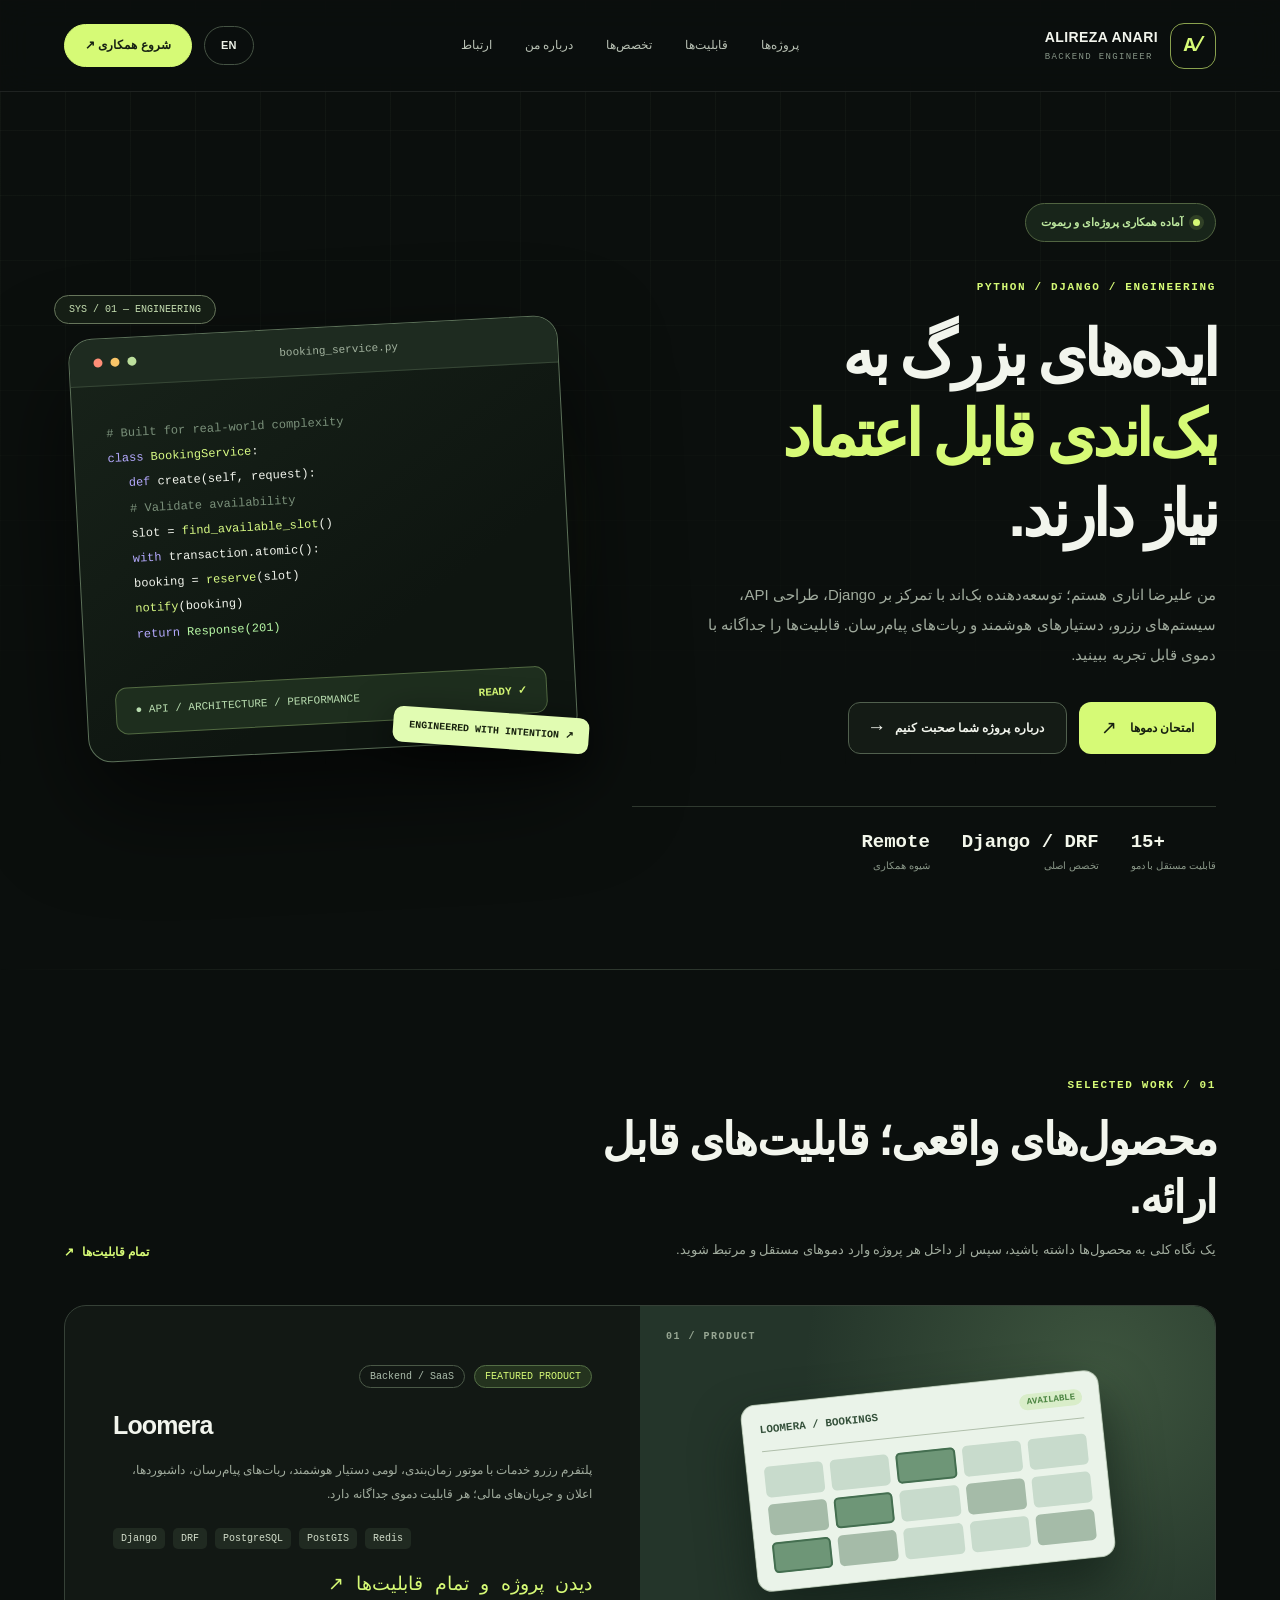
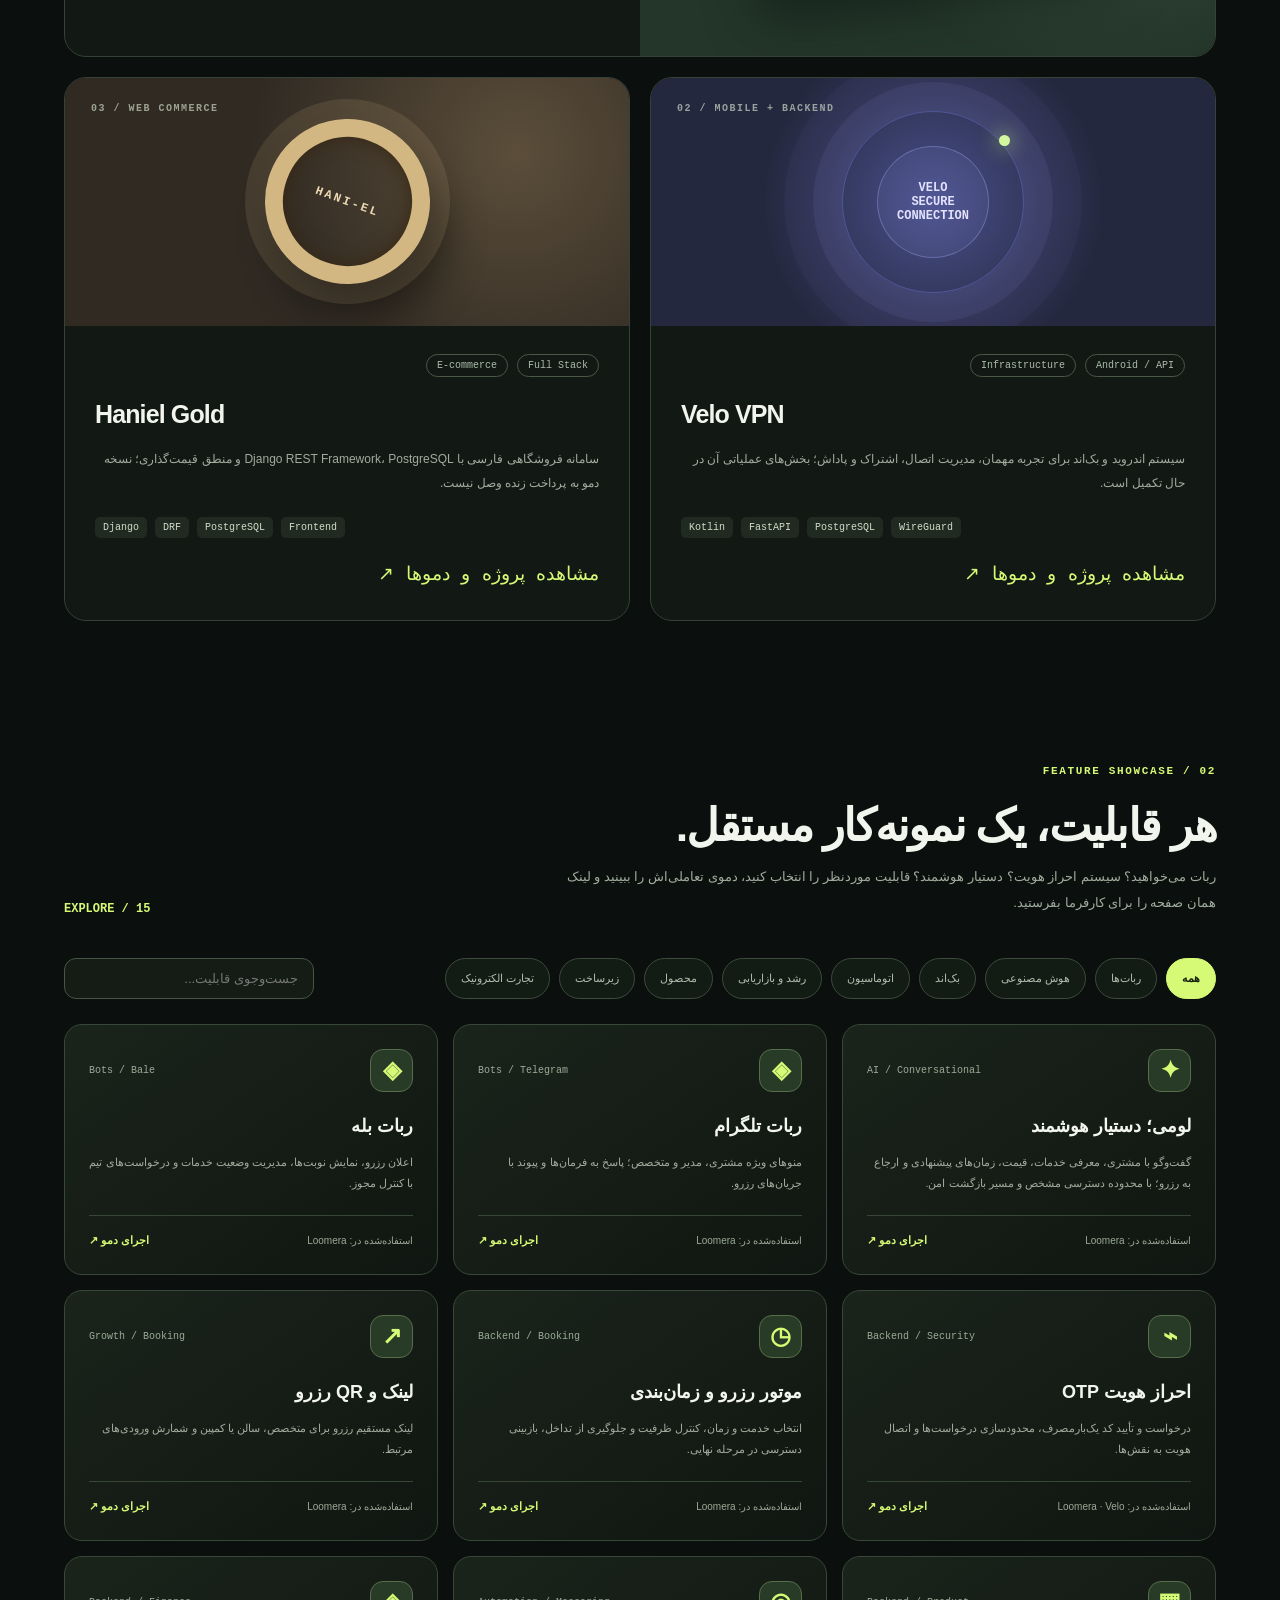
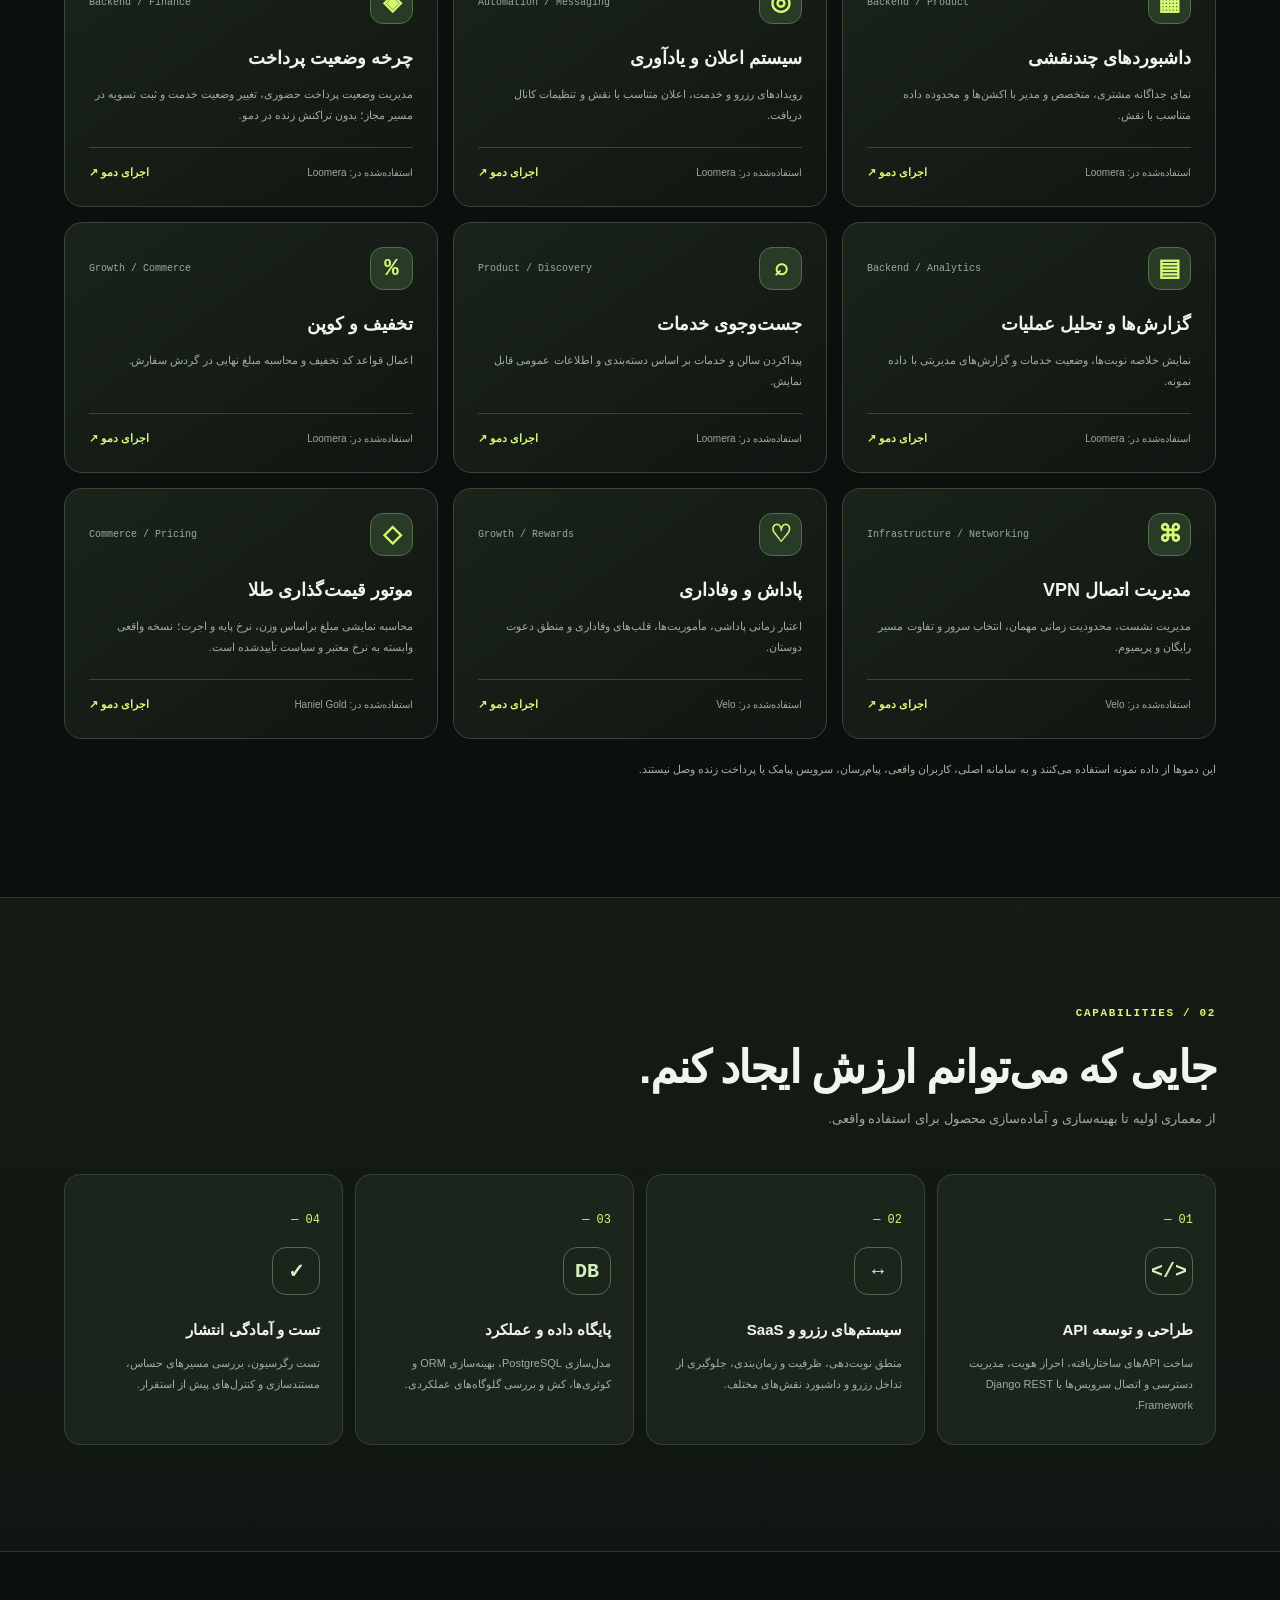
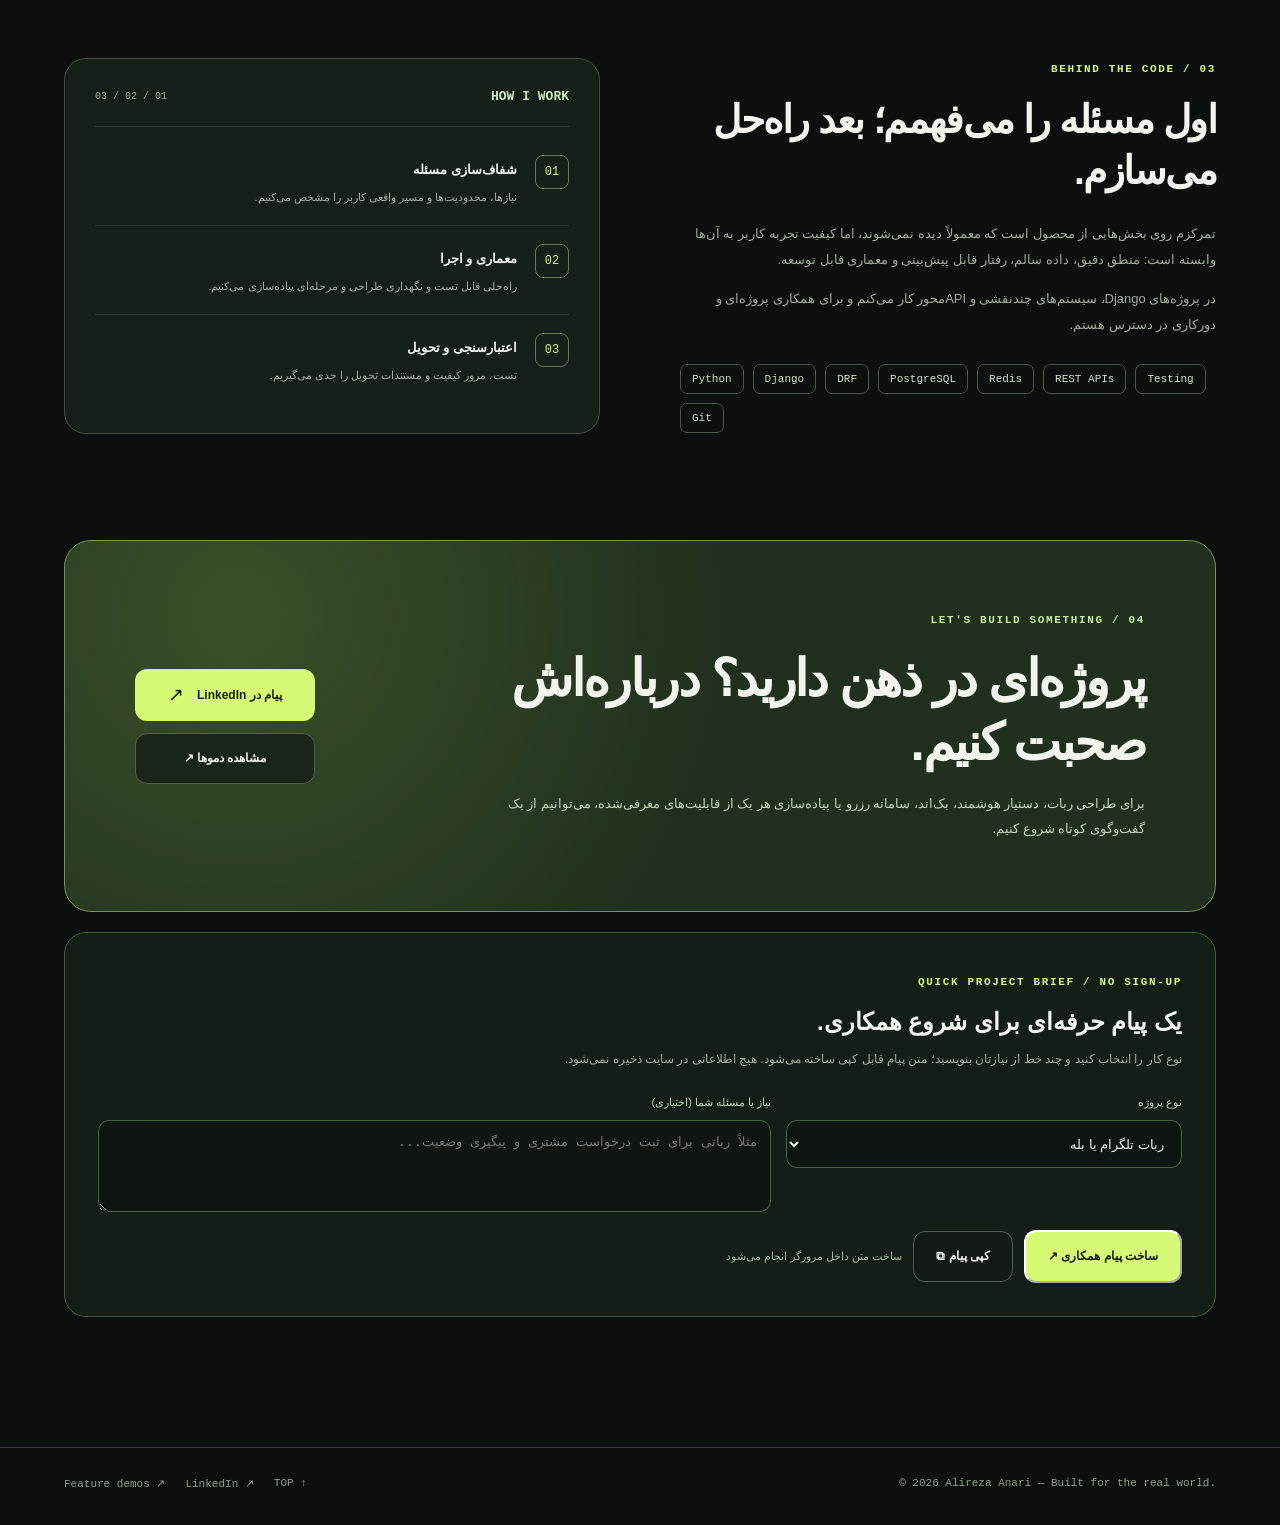
==== portfolio-site/index.html @ c45c9041 "Apply uploaded YekanBakh4 ProPlus font across Persian portfolio UI" ====
<!doctype html>
<html lang="fa" dir="rtl">
<head>
<meta charset="utf-8">
<meta name="viewport" content="width=device-width,initial-scale=1">
<meta name="color-scheme" content="dark">
<meta name="theme-color" content="#0c100e">
<meta name="description" content="علیرضا اناری | توسعه‌دهنده بک‌اند Django و Python؛ طراحی و پیاده‌سازی API، سامانه رزرو، PostgreSQL و محصولات مقیاس‌پذیر. نمونه‌کارها و همکاری پروژه‌ای.">
<meta property="og:type" content="website">
<meta property="og:title" content="Alireza Anari — Django & Backend Engineer">
<meta property="og:description" content="Reliable backends. Thoughtful products. Explore selected engineering projects and start a collaboration.">
<meta property="og:url" content="https://alireza-portfolio.alirezaanari117.workers.dev/">
<meta name="twitter:card" content="summary">
<link rel="canonical" href="https://alireza-portfolio.alirezaanari117.workers.dev/">
<link rel="icon" href="/favicon.svg" type="image/svg+xml">
<title>علیرضا اناری | توسعه‌دهنده Django و Backend</title>
<style>
:root{--bg:#0b0f0d;--surface:#121814;--surface2:#182019;--line:#303a30;--text:#f2f5ed;--muted:#a1ac9e;--accent:#d6fa76;--violet:#aaadff;--orange:#ffb68a;--radius:20px}
*{box-sizing:border-box}html{scroll-behavior:smooth;scroll-padding-top:110px}body{margin:0;background:var(--bg);color:var(--text);font-family:Vazirmatn,Tahoma,"Segoe UI",Arial,sans-serif;line-height:1.7;overflow-x:hidden}html[lang=en] body{font-family:Inter,"Segoe UI",Arial,sans-serif;line-height:1.55}::selection{background:var(--accent);color:#111}a{color:inherit;text-decoration:none}button{font:inherit}button,a{-webkit-tap-highlight-color:transparent}button:focus-visible,a:focus-visible{outline:2px solid var(--accent);outline-offset:5px}p,h1,h2,h3{margin-top:0}p{color:var(--muted)}.wrap{max-width:1216px;margin:auto;padding-inline:32px}.skip{position:absolute;top:-200px;inset-inline-start:16px;background:var(--accent);color:#101410;padding:10px 18px;z-index:100}.skip:focus{top:10px}.overline{font-family:ui-monospace,SFMono-Regular,Consolas,monospace;text-transform:uppercase;letter-spacing:.15em;color:var(--accent);font-size:11px;font-weight:700}.grid-bg{position:fixed;inset:0;z-index:-1;pointer-events:none;background-image:linear-gradient(#c9e6b40b 1px,transparent 1px),linear-gradient(90deg,#c9e6b40b 1px,transparent 1px);background-size:65px 65px;mask-image:linear-gradient(to bottom,black,transparent 800px)}
.site-header{height:92px;border-bottom:1px solid #ffffff16;background:#0b0f0dec;backdrop-filter:blur(16px);position:sticky;top:0;z-index:20}.header-inner{height:100%;display:flex;align-items:center;justify-content:space-between;gap:24px}.brand{display:flex;align-items:center;gap:12px;min-width:210px}.brand-mark{display:grid;place-items:center;border:1px solid #d6fa76a0;color:var(--accent);width:46px;height:46px;border-radius:14px;font-family:ui-monospace,monospace;font-weight:800;font-size:21px;letter-spacing:-3px;direction:ltr}.brand-copy{display:flex;flex-direction:column;line-height:1.2;direction:ltr;text-align:left}.brand-copy b{font-size:14px;letter-spacing:.03em}.brand-copy small{font-family:ui-monospace,monospace;color:#859486;font-size:9px;letter-spacing:.15em;margin-top:6px}.nav{display:flex;align-items:center;gap:33px}.nav a{font-size:12px;color:#b9c2b5;transition:color .2s}.nav a:hover{color:var(--accent)}.nav-actions{display:flex;align-items:center;gap:12px}.lang{border:1px solid #455344;color:#edf2e7;border-radius:999px;padding:9px 12px;background:transparent;min-width:50px;cursor:pointer;font-size:11px;font-weight:700}.header-cta{border:1px solid var(--accent);background:var(--accent);color:#172113;padding:10px 20px;border-radius:999px;font-weight:800;font-size:12px}.menu-toggle{display:none;background:transparent;color:white;border:1px solid var(--line);border-radius:11px;width:42px;height:42px;cursor:pointer}
.hero{padding-block:111px 95px;display:grid;grid-template-columns:1.06fr .94fr;gap:50px;align-items:center}.availability{display:inline-flex;align-items:center;gap:10px;border:1px solid #516441;border-radius:50px;padding:9px 15px;background:#18251a;color:#bde89f;font-size:11px;font-weight:700;max-width:100%}.pulse{width:7px;height:7px;border-radius:100%;background:var(--accent);box-shadow:0 0 0 4px #d6fa7620}.hero-kicker{margin:36px 0 18px}.hero h1{font-size:clamp(42px,5vw,72px);font-weight:850;line-height:1.25;letter-spacing:-.065em;margin:0 0 26px;max-width:750px}.hero h1 em{font-style:normal;color:var(--accent)}html[lang=en] .hero h1{letter-spacing:-.07em;line-height:1.08}.hero-intro{font-size:15px;max-width:530px;line-height:2;margin-bottom:32px}html[lang=en] .hero-intro{line-height:1.8}.hero-buttons{display:flex;gap:12px;flex-wrap:wrap}.btn{display:inline-flex;align-items:center;gap:13px;padding:14px 22px;border-radius:12px;font-size:12px;font-weight:800;transition:transform .2s,background .2s}.btn:hover{transform:translateY(-2px)}.btn-primary{background:var(--accent);color:#172010}.btn-secondary{border:1px solid #51604e;color:var(--text);background:#141b15}.btn .arr{display:inline-block;direction:ltr;font:19px ui-monospace,monospace}.hero-foot{display:flex;gap:32px;flex-wrap:wrap;margin-top:52px;border-top:1px solid var(--line);padding-top:24px}.hero-foot .item{display:flex;flex-direction:column;gap:4px}.hero-foot strong{font:700 19px ui-monospace,monospace;color:#f3f7eb;direction:ltr;text-align:start}.hero-foot span{font-size:10px;color:#899687}
.hero-visual{position:relative;min-height:505px;display:grid;align-items:center;direction:ltr}.glow{position:absolute;inset:8% 0;background:radial-gradient(ellipse at 55% 48%,#bbed6025 0,transparent 65%);filter:blur(30px)}.terminal{position:relative;z-index:1;border:1px solid #5c7159;border-radius:24px;background:linear-gradient(145deg,#18231a,#0e1510 68%);box-shadow:0 42px 100px #0009;overflow:hidden;transform:rotate(-3deg);max-width:490px;margin:auto;width:100%}.terminal-top{padding:17px 24px;display:flex;gap:8px;align-items:center;border-bottom:1px solid #374736;background:#1e2b20}.dot{width:9px;height:9px;border-radius:50%;background:#738272}.dot:nth-child(1){background:#ff8e77}.dot:nth-child(2){background:#f9c568}.dot:nth-child(3){background:#bcdf9c}.terminal-title{margin:auto;font:11px ui-monospace,monospace;color:#a3b39f}.terminal-body{padding:36px 33px 35px;font:12px/2.1 ui-monospace,Consolas,monospace;white-space:nowrap;overflow:hidden}.terminal-body .comment{color:#7b917b}.terminal-body .kw{color:#b5aaff}.terminal-body .val{color:#d8fb84}.terminal-body .ok{color:#b8f9a6}.terminal-body .indent{padding-left:20px}.terminal-status{margin:4px 28px 26px;padding:16px 19px;border:1px solid #526a42;background:#1e2e1e;border-radius:12px;display:flex;align-items:center;justify-content:space-between;gap:8px;font:11px ui-monospace,monospace;color:#b9ddb0}.terminal-status b{color:var(--accent)}.floating-tag{position:absolute;z-index:2;right:-7px;bottom:43px;background:#e1fcb2;color:#17210e;padding:12px 16px;border-radius:10px;box-shadow:0 12px 40px #0008;transform:rotate(4deg);font:700 10px ui-monospace,monospace}.floating-index{position:absolute;z-index:2;top:9px;left:-10px;border:1px solid #66755b;border-radius:100px;background:#151e15;padding:8px 14px;color:#c5deb1;font:10px ui-monospace,monospace}
.divider{height:1px;background:linear-gradient(90deg,transparent,var(--line),transparent)}.section{padding-block:106px}.section-heading{display:flex;justify-content:space-between;gap:25px;align-items:end;margin-bottom:42px}.section-heading .copy{max-width:665px}.section-heading h2{font-size:clamp(29px,3.5vw,45px);letter-spacing:-.04em;line-height:1.3;margin:15px 0 10px}.section-heading p{font-size:13px;line-height:2;margin:0}.text-link{color:var(--accent);font-size:12px;font-weight:700;display:inline-flex;align-items:center;gap:8px;white-space:nowrap}.text-link:hover{text-decoration:underline}.featured-grid{display:grid;grid-template-columns:repeat(2,minmax(0,1fr));gap:20px}.project{background:var(--surface);border:1px solid #364137;border-radius:22px;overflow:hidden;transition:border-color .2s,transform .2s;min-width:0}.project:hover{border-color:#97af74;transform:translateY(-4px)}.project-wide{grid-column:span 2;display:grid;grid-template-columns:1fr 1fr}.project-art{height:248px;position:relative;overflow:hidden;display:flex;justify-content:center;align-items:center;padding:28px}.project-wide .project-art{height:100%;min-height:350px}.art-booking{background:radial-gradient(circle at 80% 20%,#73986952,transparent 55%),#24352a}.art-vpn{background:radial-gradient(circle at 50% 50%,#7780e671,transparent 55%),#24283f}.art-gold{background:radial-gradient(circle at 80% 30%,#c4a4714a,transparent 55%),#302a23}.art-stack{background:radial-gradient(circle at 60% 20%,#a2d0d04f,transparent 50%),#1f3031}.art-label{position:absolute;top:25px;left:26px;font:700 10px ui-monospace,monospace;letter-spacing:.15em;color:#dcead3a0;direction:ltr}.mock-calendar{width:78%;max-width:360px;border:1px solid #82987f87;background:#eaf3e9;border-radius:15px;padding:17px;box-shadow:0 27px 50px #101d16b0;transform:rotate(-6deg);direction:ltr}.mock-calendar .mock-header{display:flex;justify-content:space-between;align-items:center;padding-bottom:13px;border-bottom:1px solid #b0bfab;font:700 11px ui-monospace,monospace;color:#35513b}.mock-calendar .mini-status{border-radius:30px;background:#d9edc9;padding:3px 7px;color:#4c8542;font-size:9px}.calendar-grid{display:grid;grid-template-columns:repeat(5,1fr);gap:7px;margin-top:15px}.calendar-grid span{height:31px;border-radius:5px;background:#c8dbcc}.calendar-grid span:nth-child(3n){background:#a5bba8}.calendar-grid span.selected{background:#6e9677;box-shadow:inset 0 0 0 2px #446e50}.vpn-orbit{height:182px;width:182px;border:1px solid #888dff55;border-radius:50%;display:grid;place-items:center;box-shadow:0 0 0 29px #aca7ff12,0 0 0 58px #aca7ff08;position:relative}.vpn-orbit:after{content:'';position:absolute;width:11px;height:11px;border-radius:50%;background:#d3f7a0;top:23px;right:13px;box-shadow:0 0 20px #d6fa76}.vpn-inner{height:112px;width:112px;border-radius:50%;background:#a6a8ff17;display:grid;place-items:center;border:1px solid #a0a7f25e;color:#e3e3ff;font:700 12px ui-monospace,monospace;text-align:center}.gold-circle{height:165px;width:165px;border:18px solid #d3b782;border-radius:50%;box-shadow:inset 0 0 19px #372713,0 0 0 20px #d3b78221,25px 24px 40px #0007;transform:rotate(20deg);display:grid;place-items:center;color:#ecd9b2;font:700 12px ui-monospace,monospace;letter-spacing:.2em}.api-sheet{border:1px solid #719da1;background:#122124;border-radius:12px;padding:22px;transform:rotate(5deg);font:11px/2.5 ui-monospace,monospace;color:#bed4d5;box-shadow:0 20px 35px #0009;width:78%;direction:ltr}.api-sheet .pill{color:#bfe3ac}.project-body{padding:28px 30px 32px}.project-wide .project-body{display:flex;flex-direction:column;justify-content:center;padding:48px}.project-top{display:flex;align-items:center;gap:9px;flex-wrap:wrap;margin-bottom:16px}.tag{display:inline-block;border:1px solid #4a5847;border-radius:50px;color:#abbcab;padding:5px 10px;font:10px ui-monospace,monospace;direction:ltr}.tag.emphasis{color:var(--accent);background:#24331e;border-color:#536d45}.project h3{font-size:25px;margin:0 0 12px;letter-spacing:-.035em;direction:ltr;text-align:start}.project p{font-size:12px;line-height:2;margin:0 0 22px;min-height:48px}.project-stack{display:flex;flex-wrap:wrap;gap:8px;margin-bottom:23px;direction:ltr;justify-content:flex-start}.project-stack span{font:10px ui-monospace,monospace;color:#d2ddca;background:#202a21;border-radius:5px;padding:5px 8px}.project-link{display:inline-flex;gap:12px;align-items:center;color:var(--accent);font-size:12px;font-weight:800}.project-link span{direction:ltr;font:19px ui-monospace,monospace}
.archive{padding-top:0}.archive-top{display:flex;justify-content:space-between;gap:16px;align-items:center;margin-bottom:22px}.archive-top h3{font-size:23px;margin:0}.archive-top .archive-count{font:11px ui-monospace,monospace;color:#aabd9c}.filters{display:flex;flex-wrap:wrap;gap:9px;margin-bottom:26px}.filter{border:1px solid #435043;background:#121a14;border-radius:100px;padding:10px 16px;color:#a8b7a7;font-size:11px;cursor:pointer;transition:.2s}.filter[aria-pressed=true]{color:#182210;background:var(--accent);border-color:var(--accent);font-weight:800}.repo-grid{display:grid;grid-template-columns:repeat(3,minmax(0,1fr));gap:13px}.repo-card{min-width:0;display:flex;flex-direction:column;padding:22px;border:1px solid #364237;background:#111813;border-radius:15px;min-height:170px;transition:border-color .2s}.repo-card:hover{border-color:#a2bd78}.repo-icon{display:grid;place-items:center;width:33px;height:33px;color:var(--accent);background:#263421;border-radius:9px;font:700 13px ui-monospace,monospace}.repo-card h4{font:700 14px ui-monospace,monospace;direction:ltr;text-align:start;margin:18px 0 9px;overflow-wrap:anywhere}.repo-card p{font-size:11px;line-height:1.7;margin:0 0 16px;flex:1}.repo-card .repo-footer{display:flex;align-items:center;justify-content:space-between;gap:8px;color:#95ab8f;font:10px ui-monospace,monospace;direction:ltr}.repo-card .repo-footer .arrow{font-size:16px;color:var(--accent)}.repo-card[hidden]{display:none}.archive-note{font-size:11px;color:#81917f;margin-top:18px}
.services{background:linear-gradient(#141c15,#101611);border-block:1px solid #2c382d}.services-grid{display:grid;grid-template-columns:repeat(4,minmax(0,1fr));gap:12px}.service{padding:29px 22px;background:#1b251c;border:1px solid #334333;border-radius:16px;min-height:244px}.service-number{font:12px ui-monospace,monospace;color:var(--accent)}.service-icon{display:grid;place-items:center;border:1px solid #58694f;color:#d4f0c0;border-radius:14px;width:48px;height:48px;margin:16px 0 22px;font:700 20px ui-monospace,monospace}.service h3{font-size:15px;margin:0 0 10px}.service p{font-size:11px;line-height:1.9;margin:0}
.about-grid{display:grid;grid-template-columns:1fr 1fr;gap:80px;align-items:center}.about-copy h2{font-size:39px;line-height:1.32;letter-spacing:-.04em;margin:15px 0 24px}.about-copy p{line-height:2;font-size:13px}.about-chips{display:flex;flex-wrap:wrap;gap:9px;margin-top:26px;direction:ltr}.about-chips span{font:11px ui-monospace,monospace;border-radius:7px;padding:8px 11px;border:1px solid #465745;color:#d3e2cf}.workflow{border:1px solid #405040;border-radius:22px;background:#151e17;padding:30px}.workflow-head{display:flex;align-items:center;justify-content:space-between;border-bottom:1px solid var(--line);padding-bottom:22px;margin-bottom:10px}.workflow-head strong{font:700 13px ui-monospace,monospace;color:#cfe9be;direction:ltr}.workflow-head span{font:10px ui-monospace,monospace;color:#9baa92}.workflow-row{display:flex;gap:18px;align-items:start;padding:18px 0;border-bottom:1px solid #2d392e}.workflow-row:last-child{border:none}.workflow-n{display:grid;place-items:center;border:1px solid #65745c;border-radius:8px;color:var(--accent);width:34px;height:34px;flex-shrink:0;font:12px ui-monospace,monospace}.workflow-row b{font-size:13px}.workflow-row p{font-size:11px;margin:5px 0 0;line-height:1.8}
.contact{padding-bottom:130px}.contact-card{position:relative;overflow:hidden;background:radial-gradient(circle at 15% 20%,#71913d54,transparent 48%),#202f1e;border:1px solid #769355;border-radius:27px;padding:70px 70px;display:flex;align-items:center;justify-content:space-between;gap:30px}.contact-card:before{content:"*";position:absolute;top:-180px;inset-inline-end:5%;font:450px/1 ui-monospace,monospace;color:#c7f28b0b;pointer-events:none}.contact-card .copy{max-width:680px;position:relative}.contact-card .overline{color:#c5eea0}.contact-card h2{font-size:clamp(32px,4vw,52px);line-height:1.25;margin:17px 0;letter-spacing:-.045em}.contact-card p{font-size:13px;color:#c2d5bd;line-height:1.9;margin:0}.contact-actions{display:flex;flex-direction:column;gap:12px;position:relative;min-width:180px}.contact-actions .btn{justify-content:center;white-space:nowrap}.contact-actions .btn-secondary{background:#19251a}
.footer{border-top:1px solid #303e30;padding:29px 0 35px;color:#91a08e}.footer-inner{display:flex;align-items:center;justify-content:space-between;gap:25px;flex-wrap:wrap}.footer-left{font:11px ui-monospace,monospace;direction:ltr}.footer-right{display:flex;gap:20px;font:11px ui-monospace,monospace;direction:ltr}.footer a:hover{color:var(--accent)}
@media(max-width:1040px){.nav{gap:16px}.brand{min-width:180px}.hero{gap:24px}.hero h1{font-size:48px}.services-grid{grid-template-columns:repeat(2,1fr)}.repo-grid{grid-template-columns:repeat(2,1fr)}}
@media(max-width:760px){.wrap{padding-inline:20px}.site-header{height:72px}.brand{min-width:unset}.brand-mark{width:39px;height:39px}.brand-copy b{font-size:12px}.nav{display:none;position:absolute;top:72px;inset-inline:0;background:#101710;border-bottom:1px solid #394637;padding:24px;flex-direction:column;align-items:stretch;gap:18px}.nav.open{display:flex}.menu-toggle{display:grid;place-items:center}.header-cta{display:none}.hero{padding-block:70px 55px;grid-template-columns:1fr}.hero h1{font-size:clamp(39px,10vw,56px)}.hero-kicker{margin-top:28px}.hero-visual{min-height:370px}.terminal{max-width:410px}.terminal-body{padding:22px;font-size:10px}.terminal-status{margin:0 20px 20px;font-size:10px}.floating-tag{right:0}.hero-foot{margin-top:32px}.section{padding-block:72px}.section-heading{align-items:start;flex-direction:column;gap:17px}.featured-grid{grid-template-columns:1fr}.project-wide{grid-column:auto;display:block}.project-wide .project-art{height:255px;min-height:0}.project-wide .project-body{padding:28px 30px 32px}.repo-grid{grid-template-columns:1fr}.services-grid{grid-template-columns:1fr 1fr}.about-grid{grid-template-columns:1fr;gap:28px}.about-copy h2{font-size:33px}.contact{padding-bottom:70px}.contact-card{padding:44px 27px;flex-direction:column;align-items:stretch}.contact-actions{flex-direction:row}.contact-actions .btn{flex:1}.footer-inner{flex-direction:column;align-items:start;gap:12px}}
@media(max-width:470px){.services-grid{grid-template-columns:1fr}.service{min-height:0}.hero-foot{gap:20px}.hero-foot strong{font-size:16px}.hero-visual{min-height:326px}.floating-index{left:0}.terminal-body{font-size:9px;padding:18px}.contact-actions{flex-direction:column}}
@media(prefers-reduced-motion:reduce){html{scroll-behavior:auto}*,*:before,*:after{transition:none!important;animation:none!important}}

/* Feature-first portfolio */
.feature-library{padding-top:35px}.feature-amount{color:var(--accent);font:700 12px ui-monospace,monospace}.catalog-controls{display:flex;justify-content:space-between;gap:18px;align-items:flex-start;margin-bottom:25px}.feature-filters{display:flex;gap:9px;flex-wrap:wrap;max-width:850px}.chip{border:1px solid #3c4c3d;background:#131b15;border-radius:50px;color:#aebdac;padding:10px 15px;font-size:11px;cursor:pointer;transition:.2s}.chip:hover{border-color:#c1e391}.chip.active{color:#16210d;background:var(--accent);border-color:var(--accent);font-weight:700}.feature-search{background:#151c16;border:1px solid #465646;border-radius:12px;min-width:198px;max-width:250px;width:100%;color:#f0f5e9;font:12px inherit;padding:12px 15px;outline:none}.feature-search:focus{border-color:var(--accent)}.feature-grid{display:grid;grid-template-columns:repeat(3,minmax(0,1fr));gap:15px}.feature-card{position:relative;display:flex;flex-direction:column;gap:10px;padding:24px;border:1px solid #384838;border-radius:18px;background:linear-gradient(145deg,#1a241b,#101611);min-height:251px;transition:.2s}.feature-card:hover{transform:translateY(-4px);border-color:#b7d98b}.feature-card .feature-top{display:flex;justify-content:space-between;align-items:center}.feature-card .symbol{display:grid;place-items:center;width:43px;height:43px;background:#283b26;border:1px solid #566e4a;border-radius:13px;color:var(--accent);font:700 24px ui-monospace,monospace}.feature-card .small-type{font:10px ui-monospace,monospace;color:#9aab98;direction:ltr}.feature-card h3{font-size:18px;margin:9px 0 0}.feature-card p{font-size:11px;line-height:1.9;margin:0;flex:1}.feature-card .feature-bottom{display:flex;align-items:center;justify-content:space-between;border-top:1px solid #384638;padding-top:15px;margin-top:6px;gap:9px}.feature-card .used-in{color:#9ba997;font-size:10px}.feature-card .try{font-size:11px;color:var(--accent);font-weight:800;white-space:nowrap}.demo-note{font-size:11px;line-height:2;margin-top:19px;color:#a4b19f}
.project-wide .project-art{min-width:0}
.feature-detail,.project-detail{padding-block:60px 105px}.breadcrumbs{display:flex;align-items:center;gap:8px;color:#97a795;font-size:11px;margin-bottom:26px;flex-wrap:wrap}.breadcrumbs a:hover{color:var(--accent)}.detail-hero{display:grid;grid-template-columns:minmax(0,1.3fr) minmax(260px,.7fr);gap:30px;align-items:stretch}.detail-over{color:var(--accent);font:700 11px ui-monospace,monospace;letter-spacing:.14em}.detail-h1{font-size:clamp(34px,4.5vw,59px);line-height:1.25;letter-spacing:-.05em;margin:16px 0 20px}.detail-copy{font-size:15px;line-height:2;max-width:710px}.detail-actions{display:flex;gap:11px;flex-wrap:wrap;margin-top:27px}.detail-aside{background:radial-gradient(circle at 40% 5%,#789c5c35,transparent 70%),#19241a;border:1px solid #435742;border-radius:23px;padding:28px;display:flex;flex-direction:column;justify-content:space-between}.aside-symbol{font:120px/1 ui-monospace,monospace;color:#d6fa76aa;letter-spacing:-.07em}.detail-aside b{font-size:14px}.detail-aside p{font-size:12px;line-height:1.8;margin:8px 0 0}.demo-shell{display:grid;grid-template-columns:minmax(0,1.1fr) minmax(0,.9fr);gap:16px;margin-top:42px}.demo-stage{background:#151f17;border:1px solid #4a5b46;border-radius:22px;padding:29px;min-height:365px}.demo-stage h2,.demo-info h2{font-size:22px;margin:0 0 10px}.demo-sub{font-size:12px;line-height:1.9;margin-bottom:23px}.demo-panel{background:#0d140f;border:1px solid #354535;border-radius:15px;padding:22px;min-height:194px}.demo-panel h4{margin:0 0 13px;font-size:13px;color:#dcead2}.demo-btns{display:flex;flex-wrap:wrap;gap:9px;margin-top:14px}.demo-btn{cursor:pointer;border:1px solid #69805c;color:#e5f4d9;background:#203120;border-radius:9px;padding:10px 15px;font-size:12px}.demo-btn:hover,.demo-btn[aria-pressed=true]{background:#d6fa76;color:#172010}.demo-result{white-space:pre-wrap;line-height:2;font-size:13px;color:#d9e8ce;padding:17px 19px;border:1px solid #3e5940;border-radius:13px;background:#1b2c1c;margin-top:15px;min-height:86px}.demo-input{width:100%;min-height:43px;padding:10px 12px;background:#141e16;border:1px solid #52644c;color:#fff;border-radius:9px;font-size:13px;outline:none}.demo-input:focus{border-color:var(--accent)}.demo-label{color:#c2d1b8;font-size:11px;display:block;margin:10px 0 7px}.demo-control-grid{display:grid;grid-template-columns:repeat(2,minmax(0,1fr));gap:13px}.sample-tag{display:inline-block;border:1px solid #577551;background:#263a24;border-radius:100px;padding:5px 11px;color:#cbeca6;font-size:10px}.demo-info{background:#121a14;border:1px solid #334334;border-radius:22px;padding:28px}.demo-info h3{font-size:15px;margin:23px 0 9px}.demo-info p{font-size:12px;line-height:2}.demo-info ul{margin:10px 0;padding-inline-start:19px;color:#adbca7;font-size:12px;line-height:2.3}.demo-disclaimer{border-top:1px solid #405040;padding-top:18px;margin-top:23px;color:#cad3ba;font-size:11px}.detail-related{margin-top:70px}.detail-related h2{font-size:24px;margin-bottom:20px}.related-grid{display:grid;grid-template-columns:repeat(3,minmax(0,1fr));gap:14px}.mini-related{padding:20px;border:1px solid #39493a;background:#131b14;border-radius:13px}.mini-related strong{display:block;font-size:14px;margin-bottom:7px}.mini-related span{font-size:11px;color:var(--accent)}.project-story{margin-top:35px;padding:30px;border-radius:21px;border:1px solid #3d503b;background:#172017}.project-story h2{font-size:23px}.project-story p{font-size:13px;line-height:2}.project-detail .feature-grid{margin-top:22px}.empty-results{grid-column:1/-1;color:#a8b8a7;font-size:13px;padding:20px}
@media(max-width:1040px){.feature-grid{grid-template-columns:repeat(2,1fr)}.catalog-controls{flex-direction:column}.feature-search{max-width:100%}}@media(max-width:760px){.feature-grid,.related-grid,.detail-hero,.demo-shell{grid-template-columns:1fr}.feature-detail,.project-detail{padding-block:38px 70px}.detail-aside{min-height:190px}.aside-symbol{font-size:78px}.demo-stage,.demo-info{padding:20px}.demo-control-grid{grid-template-columns:1fr}.feature-card{min-height:230px}.contact-card{margin-top:10px}}@media(max-width:480px){.feature-grid,.related-grid{grid-template-columns:1fr}.feature-filters{gap:7px}.chip{padding:9px 12px}.detail-h1{font-size:35px}}
/* Customer-facing, isolated server-demo studio */
.studio-frame{border:1px solid #4a6047;background:linear-gradient(155deg,#101a12,#0c120e);border-radius:19px;padding:18px;box-shadow:inset 0 1px #ffffff0a}
.studio-status{display:flex;align-items:center;justify-content:space-between;gap:10px;margin-bottom:17px;padding-bottom:13px;border-bottom:1px solid #344732;color:#b9d8b2;font:10px ui-monospace,monospace;direction:ltr}
.studio-live{display:inline-flex;align-items:center;gap:7px;color:#c7ec9b}.studio-live:before{content:"";width:7px;height:7px;background:#bafa73;border-radius:50%;box-shadow:0 0 0 3px #bafa7322}
.studio-chat{height:249px;overflow-y:auto;display:flex;flex-direction:column;gap:12px;padding:8px 5px 16px;scrollbar-color:#4c6848 transparent}
.studio-bubble{max-width:85%;padding:11px 15px;border-radius:14px;white-space:pre-wrap;font-size:12px;line-height:1.9;overflow-wrap:anywhere;align-self:flex-start;background:#263829;color:#e8f2e1;border:1px solid #3e593a}
.studio-bubble.mine{background:#d6fa76;color:#172010;align-self:flex-end;border-color:#d6fa76}
.studio-buttons{display:flex;flex-wrap:wrap;gap:7px;margin:14px 0}.studio-buttons button{background:#1b2a1c;color:#d4e8cf;border:1px solid #5a7154;border-radius:100px;font-size:11px;padding:9px 12px;cursor:pointer}.studio-buttons button:hover,.studio-buttons button.selected{background:#d6fa76;color:#1c2516}
.studio-send{display:flex;gap:8px;margin-top:12px}.studio-send input{flex:1;min-width:0;background:#121d15;border:1px solid #465f46;color:#fff;border-radius:10px;padding:12px 13px;font:12px inherit;outline:none}.studio-send input:focus{border-color:#b8d877}.studio-send button,.studio-solid{background:#d6fa76;color:#12200d;border:0;border-radius:10px;padding:11px 17px;font-size:12px;font-weight:800;cursor:pointer}
.studio-explainer{font-size:11px;color:#b0c0a8;margin:12px 0 4px;line-height:1.9}.studio-json{margin-top:18px;border:1px solid #3d513d;background:#0e170f;border-radius:11px;overflow:hidden}.studio-json summary{padding:13px 15px;cursor:pointer;font:11px ui-monospace,monospace;color:#a9d49b}.studio-json pre{white-space:pre-wrap;overflow-wrap:anywhere;direction:ltr;text-align:left;padding:15px;margin:0;color:#c8d8c1;border-top:1px solid #30442e;font:11px/1.65 ui-monospace,monospace;max-height:270px;overflow:auto}
.studio-times{display:grid;grid-template-columns:repeat(4,1fr);gap:9px;margin-top:18px}.studio-times button{border:1px solid #536951;background:#1a2a1b;border-radius:11px;color:#d9edd1;padding:17px 7px;cursor:pointer;font:700 15px ui-monospace,monospace}.studio-times button:hover{border-color:#d6fa76}.studio-times button.busy{opacity:.72;border-style:dashed}.studio-result{background:#1f2f20;border:1px solid #4a6448;color:#e6f5db;border-radius:11px;margin-top:15px;padding:15px;white-space:pre-wrap;line-height:1.85;font-size:12px;min-height:70px}
.studio-input{width:100%;padding:13px;background:#132015;border:1px solid #4a5e48;border-radius:10px;color:#eff7e8;font:13px inherit;margin:12px 0}.studio-input:focus{border-color:#d6fa76;outline:none}
.architecture-note{padding:26px;background:linear-gradient(135deg,#18231a,#101712);border:1px solid #435641;border-radius:19px;margin-top:29px}.architecture-note h2{font-size:21px;margin:8px 0 12px}.architecture-note p{font-size:12px;line-height:2;margin:0}.architecture-tags{display:flex;flex-wrap:wrap;gap:8px;margin-top:17px;direction:ltr}.architecture-tags span{color:#cde4c6;background:#243427;border:1px solid #465943;border-radius:6px;font:10px ui-monospace,monospace;padding:6px 9px}
.brief-panel{margin-top:20px;padding:33px;border:1px solid #425b3f;border-radius:22px;background:#141e16}.brief-panel h3{font-size:24px;margin:8px 0 5px}.brief-panel p{font-size:12px;line-height:2}.brief-grid{display:grid;grid-template-columns:1fr 1.7fr;gap:15px;margin-top:22px}.brief-panel label{display:block;font-size:11px;color:#c4d7bd;margin:0 0 8px}.brief-panel select,.brief-panel textarea{display:block;width:100%;color:#f2f7ed;background:#0e160f;border:1px solid #4a6346;border-radius:11px;padding:13px;font:12px inherit;min-height:48px}.brief-panel textarea{min-height:92px;resize:vertical}.brief-panel select:focus,.brief-panel textarea:focus{outline:1px solid var(--accent)}.brief-actions{display:flex;align-items:center;gap:11px;flex-wrap:wrap;margin-top:18px}.brief-result{margin-top:16px;white-space:pre-wrap;display:none;border:1px solid #577651;padding:18px;border-radius:11px;background:#223021;font-size:12px;color:#e1efda}.brief-result.visible{display:block}.brief-muted{color:#a6b9a1;font-size:11px}
@media(max-width:760px){.brief-grid{grid-template-columns:1fr}.brief-panel{padding:22px}.studio-times{grid-template-columns:repeat(2,1fr)}.studio-bubble{max-width:94%}.studio-send button{padding:11px}}

/* Outcome-led case studies and scoped client requests */
.case-shot{margin:36px 0 20px;border:1px solid #415840;border-radius:21px;background:linear-gradient(135deg,#19261a,#101712);overflow:hidden}
.case-shot img{width:100%;height:auto;display:block;object-fit:contain;max-height:690px;background:#101711}
.case-shot figcaption{display:flex;align-items:center;justify-content:space-between;gap:12px;flex-wrap:wrap;padding:15px 19px;border-top:1px solid #344932;color:#afc2ac;font-size:11px}
.case-shot figcaption b{color:#e2f3d8;font-weight:600}.case-shot-placeholder{min-height:240px;display:none;align-items:center;justify-content:center;padding:40px;background:radial-gradient(circle at 60% 30%,#3d6546,transparent 60%),#142018;color:#d6fa76;text-align:center;font:700 30px ui-monospace,monospace}
.story-top{margin:60px 0 22px}.story-top .overline{margin-bottom:11px}.story-top h2{font-size:clamp(26px,3.2vw,38px);margin:0 0 14px}.story-top>p{max-width:700px;font-size:13px;line-height:2}
.story-triptych{display:grid;grid-template-columns:repeat(3,minmax(0,1fr));gap:15px}
.story-tile{padding:26px;background:#151d16;border:1px solid #39503a;border-radius:18px;min-height:220px}
.story-tile>span{display:flex;align-items:center;gap:10px;font:11px ui-monospace,monospace;color:#bfe797;margin-bottom:18px}
.story-tile h3{font-size:20px;margin:0 0 12px}.story-tile p{font-size:12px;line-height:2;color:#b6c5b0;margin:0}
.story-tile:nth-child(2){background:linear-gradient(140deg,#233522,#162017)}.story-tile:nth-child(3){background:#19251c}
.case-tags{display:flex;gap:8px;flex-wrap:wrap;margin-top:20px}.case-tags span{font:11px ui-monospace,monospace;color:#c7e4b4;border:1px solid #4a6541;background:#1c2c1e;border-radius:100px;padding:7px 12px}
.case-caution{font-size:11px;line-height:2.1;color:#bac8b3;margin:22px 0 0;border-inline-start:3px solid #8ba865;padding:2px 16px}
.case-use{display:grid;grid-template-columns:repeat(2,minmax(0,1fr));gap:15px;margin:20px 0}
.case-use article{border:1px solid #384d38;border-radius:16px;background:#121b14;padding:22px}.case-use strong{font-size:15px;color:#f0fae9}.case-use p{font-size:12px;line-height:1.9;margin:11px 0 0}
.case-sales{margin:55px 0 20px;padding:35px;border:1px solid #678653;background:radial-gradient(circle at 100% 0,#618c4260,transparent 55%),#1a271b;border-radius:22px;display:flex;align-items:center;justify-content:space-between;gap:28px}
.case-sales h2{font-size:25px;margin:7px 0 11px}.case-sales p{font-size:12px;line-height:2;margin:0;max-width:630px}
.case-sales .btn{white-space:nowrap}
.client-context{padding:12px 17px;border:1px solid #648357;background:#243523;border-radius:11px;color:#daf3c6;margin-top:18px;font-size:12px;line-height:1.8}
.story-step{position:relative}.story-step .step-num{font:12px ui-monospace,monospace;color:#d6fa76}
@media(max-width:860px){.story-triptych{grid-template-columns:1fr}.story-tile{min-height:unset}.case-sales{flex-direction:column;align-items:stretch}.case-sales .btn{text-align:center}.case-use{grid-template-columns:1fr}}
@media(max-width:600px){.case-shot figcaption{display:block}.case-shot figcaption b{display:block;margin-bottom:6px}.case-sales{padding:23px}.story-top{margin-top:42px}}

/* Interactive server-backed demos: additional business features */
.advanced-studio{position:relative}.advanced-name{font-size:17px;color:#e4f3db;margin:2px 0 19px}
.studio-two{display:grid;grid-template-columns:minmax(115px,.6fr) minmax(0,1.4fr);gap:13px;align-items:center;margin:12px 0 20px}.studio-two .studio-label{font-size:12px;color:#bbd2b2;line-height:1.8}
.studio-two .studio-input{margin:0;max-width:100%;min-width:0;appearance:auto}.studio-two select{cursor:pointer}
.studio-check{display:flex;gap:9px;align-items:center;grid-column:1/-1;font-size:12px;color:#bfd2b5;cursor:pointer;padding-block:6px}.studio-check input{accent-color:#d6fa76;width:17px;height:17px}
.studio-action{background:#203020;border:1px solid #597854;color:#e6f4dc;border-radius:10px;padding:12px 15px;cursor:pointer;font-size:12px}
.studio-action:hover,.studio-action.selected{background:#d6fa76;color:#14200d}
.studio-solid:disabled,.studio-action:disabled{opacity:.6;cursor:wait}
.advanced-studio .studio-result{white-space:pre-wrap;overflow-wrap:anywhere;min-height:91px}
.studio-chart{display:flex;align-items:end;gap:10px;min-height:158px;border:1px solid #3f533c;background:#101911;border-radius:11px;margin:17px 0;padding:20px 15px 10px;direction:ltr}
.studio-bar-wrap{height:123px;min-width:0;display:flex;flex:1;align-items:center;justify-content:flex-end;flex-direction:column;gap:6px}
.studio-bar-wrap .studio-bar{width:min(100%,40px);background:linear-gradient(0deg,#7caa52,#d6fa76);border-radius:6px 6px 2px 2px;min-height:3px}
.studio-bar-wrap span{font:10px ui-monospace,monospace;color:#bcd0b5}
.studio-path{padding:15px 16px;background:#0e160f;border:1px solid #729262;border-radius:10px;font:12px ui-monospace,monospace;color:#dbfbb7;text-align:left;direction:ltr;overflow-wrap:anywhere}
.studio-process{display:flex;flex-wrap:wrap;gap:9px;align-items:center;padding:16px 4px;margin:10px 0 19px}
.studio-process [data-step]{font-size:11px;color:#9cb195;border:1px solid #40563e;background:#152017;border-radius:9px;padding:9px 11px}
.studio-process [data-step].active{border-color:#d6fa76;color:#10200c;background:#d6fa76;font-weight:800}
.studio-arr{color:#789d6e;font-size:14px}
@media(max-width:600px){.studio-two{grid-template-columns:1fr;gap:7px}.studio-two .studio-label{margin-top:9px}.studio-two .studio-input{margin:0 0 5px}.studio-process{gap:5px}.studio-process [data-step]{padding:8px;font-size:10px}.studio-arr{font-size:11px}}
</style>
<link rel="stylesheet" href="/assets/fonts/yekanbakh4-proplus-fanum.v1.css"></head>
<body>
<a class="skip" href="#main">رفتن به محتوا</a>
<div class="grid-bg" aria-hidden="true"></div>
<header class="site-header">
  <div class="wrap header-inner">
    <a class="brand" href="#top" aria-label="Alireza Anari, home"><span class="brand-mark">A/</span><span class="brand-copy"><b>ALIREZA ANARI</b><small>BACKEND ENGINEER</small></span></a>
    <nav class="nav" id="nav" aria-label="Main navigation">
      <a href="#work" data-i="navWork">پروژه‌ها</a><a href="#features" data-i="navFeatures">قابلیت‌ها</a><a href="#services" data-i="navServices">تخصص‌ها</a><a href="#about" data-i="navAbout">درباره من</a><a href="#contact" data-i="navContact">ارتباط</a>
    </nav>
    <div class="nav-actions"><button class="lang" id="lang" type="button" aria-label="Switch language">EN</button><a class="header-cta" href="#contact" data-i="headerCta">شروع همکاری ↗</a><button class="menu-toggle" id="menu" aria-label="Open menu" aria-expanded="false" aria-controls="nav" type="button">☰</button></div>
  </div>
</header>
<main id="main">
<section class="wrap hero" id="top">
  <div>
    <div class="availability"><span class="pulse"></span><span data-i="availability">آماده همکاری پروژه‌ای و ریموت</span></div>
    <div class="overline hero-kicker">PYTHON / DJANGO / ENGINEERING</div>
    <h1><span data-i="heroLead">ایده‌های بزرگ به</span><br><em data-i="heroEm">بک‌اندی قابل اعتماد</em><br><span data-i="heroEnd">نیاز دارند.</span></h1>
    <p class="hero-intro" data-i="heroIntro">من علیرضا اناری هستم؛ توسعه‌دهنده بک‌اند با تمرکز بر Django، API، سامانه‌های رزرو، دستیارهای هوشمند و ربات‌های پیام‌رسان. قابلیت‌های واقعی را در دموهای مستقل و قابل اشتراک ببینید.</p>
    <div class="hero-buttons"><a href="#features" class="btn btn-primary"><span data-i="viewWork">دموهای تعاملی</span><span class="arr">↗</span></a><a href="#contact" class="btn btn-secondary"><span data-i="discuss">درباره پروژه شما صحبت کنیم</span><span class="arr">→</span></a></div>
    <div class="hero-foot"><div class="item"><strong id="project-total">15+</strong><span data-i="pubRepo">قابلیت قابل نمایش</span></div><div class="item"><strong>Django / DRF</strong><span data-i="specialty">تخصص اصلی</span></div><div class="item"><strong>Remote</strong><span data-i="workStyle">شیوه همکاری</span></div></div>
  </div>
  <div class="hero-visual" aria-hidden="true">
    <div class="glow"></div><div class="floating-index">SYS / 01 — ENGINEERING</div>
    <div class="terminal">
      <div class="terminal-top"><i class="dot"></i><i class="dot"></i><i class="dot"></i><span class="terminal-title">booking_service.py</span></div>
      <div class="terminal-body">
        <div class="comment"># Built for real-world complexity</div>
        <div><span class="kw">class</span> <span class="val">BookingService</span>:</div>
        <div class="indent"><span class="kw">def</span> create(self, request):</div>
        <div class="indent indent"><span class="comment"># Validate availability</span></div>
        <div class="indent indent">slot = <span class="val">find_available_slot</span>()</div>
        <div class="indent indent"><span class="kw">with</span> transaction.atomic():</div>
        <div class="indent indent indent">booking = <span class="val">reserve</span>(slot)</div>
        <div class="indent indent indent"><span class="val">notify</span>(booking)</div>
        <div class="indent indent"><span class="kw">return</span> <span class="ok">Response(201)</span></div>
      </div>
      <div class="terminal-status"><span>● API / ARCHITECTURE / PERFORMANCE</span><b>READY ✓</b></div>
    </div>
    <div class="floating-tag">ENGINEERED WITH INTENTION ↗</div>
  </div>
</section>
<div class="divider"></div>
<section class="wrap section" id="work">
  <div class="section-heading"><div class="copy"><div class="overline">01 / SELECTED WORK</div><h2 data-i="workTitle">محصول‌ها، و قابلیت‌هایی که می‌شود امتحان کرد.</h2><p data-i="workIntro">یک نمای کلی از هر محصول، سپس صفحه و دموی مستقل برای ربات‌ها، دستیار هوشمند، احراز هویت، رزرو و قابلیت‌های دیگر.</p></div><a class="text-link" href="#features"><span data-i="githubAll">دیدن تمام قابلیت‌ها</span> ↗</a></div>
  <div class="featured-grid">
    <article class="project project-wide">
      <div class="project-art art-booking"><span class="art-label">01 / PRODUCT</span><div class="mock-calendar"><div class="mock-header"><span>LOOMERA / BOOKINGS</span><span class="mini-status">AVAILABLE</span></div><div class="calendar-grid"><span></span><span></span><span class="selected"></span><span></span><span></span><span></span><span class="selected"></span><span></span><span></span><span></span><span class="selected"></span><span></span><span></span><span></span><span></span></div></div></div>
      <div class="project-body"><div class="project-top"><span class="tag emphasis">FEATURED PRODUCT</span><span class="tag">Backend / SaaS</span></div><h3>Loomera</h3><p data-i="loomeraDesc">پلتفرم رزرو و مدیریت خدمات با دستیار هوشمند لومی، ربات‌های تلگرام و بله، موتور رزرو، پنل‌های نقش‌محور و جریان‌های اعلان. هر قابلیت، صفحه مستقل دارد.</p><div class="project-stack"><span>Django</span><span>DRF</span><span>PostgreSQL</span><span>PostGIS</span><span>Redis</span></div><a class="project-link" href="/projects/loomera" ><span data-i="viewCase">مشاهده پروژه و قابلیت‌ها</span><span>↗</span></a></div>
    </article>
    <article class="project"><div class="project-art art-vpn"><span class="art-label">02 / MOBILE + BACKEND</span><div class="vpn-orbit"><div class="vpn-inner">VELO<br>SECURE<br>CONNECTION</div></div></div><div class="project-body"><div class="project-top"><span class="tag">Android / API</span><span class="tag">Infrastructure</span></div><h3>Velo VPN</h3><p data-i="veloDesc">محصول Android و FastAPI با مدیریت نشست شبکه، جریان مهمان، اشتراک، مأموریت و سیستم پاداش؛ دموهای جداگانه برای منطق محصول.</p><div class="project-stack"><span>Kotlin</span><span>FastAPI</span><span>PostgreSQL</span><span>WireGuard</span></div><a class="project-link" href="/projects/velo" ><span data-i="viewRepo">مشاهده جزئیات پروژه</span><span>↗</span></a></div></article>
    <article class="project"><div class="project-art art-gold"><span class="art-label">03 / WEB COMMERCE</span><div class="gold-circle">HANI-EL</div></div><div class="project-body"><div class="project-top"><span class="tag">Full Stack</span><span class="tag">E-commerce</span></div><h3>Haniel Gold</h3><p data-i="hanielDesc">فروشگاه فارسی با Django و PostgreSQL، محاسبه قیمت مبتنی بر قواعد و نسخه آماده‌سازی استیجینگ؛ بدون اتصال به نرخ یا پرداخت واقعی.</p><div class="project-stack"><span>Django</span><span>DRF</span><span>PostgreSQL</span><span>Frontend</span></div><a class="project-link" href="/projects/haniel-gold" ><span data-i="viewRepo2">مشاهده جزئیات پروژه</span><span>↗</span></a></div></article>
    
  </div>
</section>
<section class="wrap section feature-library" id="features">
<div class="section-heading"><div class="copy"><div class="overline">02 / FEATURE SHOWCASE</div><h2 data-i="featureTitle">هر قابلیت، یک نمونه‌کار مستقل.</h2><p data-i="featureIntro">ربات می‌خواهید؟ سیستم احراز هویت؟ دستیار هوشمند؟ قابلیت موردنظر را انتخاب کنید، دموی تعاملی‌اش را ببینید و لینک همان صفحه را برای کارفرما بفرستید.</p></div><span class="feature-amount">15 / EXPLORE</span></div>
<div class="catalog-controls"><div class="feature-filters" id="feature-filters"><button class="chip active" type="button" data-cat="all">همه</button><button class="chip" type="button" data-cat="bots">ربات‌ها</button><button class="chip" type="button" data-cat="ai">هوش مصنوعی</button><button class="chip" type="button" data-cat="backend">بک‌اند</button><button class="chip" type="button" data-cat="automation">اتوماسیون</button><button class="chip" type="button" data-cat="growth">رشد و بازاریابی</button><button class="chip" type="button" data-cat="product">محصول</button><button class="chip" type="button" data-cat="infrastructure">زیرساخت</button><button class="chip" type="button" data-cat="commerce">تجارت الکترونیک</button></div><input id="feature-search" class="feature-search" type="search" placeholder="جست‌وجوی قابلیت..." aria-label="جستجوی قابلیت" autocomplete="off"></div>
<div class="feature-grid" id="feature-grid"><a class="feature-card" href="/features/loomi" data-category="ai"><div class="feature-top"><span class="symbol">✦</span><span class="small-type">AI / Conversational</span></div><h3>لومی؛ دستیار هوشمند</h3><p>گفت‌وگو با مشتری، معرفی خدمات، قیمت، زمان‌های پیشنهادی و ارجاع به رزرو؛ با محدوده دسترسی مشخص و مسیر بازگشت امن.</p><div class="feature-bottom"><span class="used-in">استفاده‌شده در: Loomera</span><span class="try">اجرای دمو ↗</span></div></a><a class="feature-card" href="/features/telegram-bot" data-category="bots"><div class="feature-top"><span class="symbol">◈</span><span class="small-type">Bots / Telegram</span></div><h3>ربات تلگرام</h3><p>منوهای ویژه مشتری، مدیر و متخصص؛ پاسخ به فرمان‌ها و پیوند با جریان‌های رزرو.</p><div class="feature-bottom"><span class="used-in">استفاده‌شده در: Loomera</span><span class="try">اجرای دمو ↗</span></div></a><a class="feature-card" href="/features/bale-bot" data-category="bots"><div class="feature-top"><span class="symbol">◈</span><span class="small-type">Bots / Bale</span></div><h3>ربات بله</h3><p>اعلان رزرو، نمایش نوبت‌ها، مدیریت وضعیت خدمات و درخواست‌های تیم با کنترل مجوز.</p><div class="feature-bottom"><span class="used-in">استفاده‌شده در: Loomera</span><span class="try">اجرای دمو ↗</span></div></a><a class="feature-card" href="/features/otp-auth" data-category="backend"><div class="feature-top"><span class="symbol">⌁</span><span class="small-type">Backend / Security</span></div><h3>احراز هویت OTP</h3><p>درخواست و تأیید کد یک‌بارمصرف، محدودسازی درخواست‌ها و اتصال هویت به نقش‌ها.</p><div class="feature-bottom"><span class="used-in">استفاده‌شده در: Loomera · Velo</span><span class="try">اجرای دمو ↗</span></div></a><a class="feature-card" href="/features/booking" data-category="backend"><div class="feature-top"><span class="symbol">◷</span><span class="small-type">Backend / Booking</span></div><h3>موتور رزرو و زمان‌بندی</h3><p>انتخاب خدمت و زمان، کنترل ظرفیت و جلوگیری از تداخل، بازبینی دسترسی در مرحله نهایی.</p><div class="feature-bottom"><span class="used-in">استفاده‌شده در: Loomera</span><span class="try">اجرای دمو ↗</span></div></a><a class="feature-card" href="/features/quick-links" data-category="growth"><div class="feature-top"><span class="symbol">↗</span><span class="small-type">Growth / Booking</span></div><h3>لینک و QR رزرو</h3><p>لینک مستقیم رزرو برای متخصص، سالن یا کمپین و شمارش ورودی‌های مرتبط.</p><div class="feature-bottom"><span class="used-in">استفاده‌شده در: Loomera</span><span class="try">اجرای دمو ↗</span></div></a><a class="feature-card" href="/features/role-dashboards" data-category="backend"><div class="feature-top"><span class="symbol">▦</span><span class="small-type">Backend / Product</span></div><h3>داشبوردهای چندنقشی</h3><p>نمای جداگانه مشتری، متخصص و مدیر با اکشن‌ها و محدوده داده متناسب با نقش.</p><div class="feature-bottom"><span class="used-in">استفاده‌شده در: Loomera</span><span class="try">اجرای دمو ↗</span></div></a><a class="feature-card" href="/features/notifications" data-category="automation"><div class="feature-top"><span class="symbol">◎</span><span class="small-type">Automation / Messaging</span></div><h3>سیستم اعلان و یادآوری</h3><p>رویدادهای رزرو و خدمت، اعلان متناسب با نقش و تنظیمات کانال دریافت.</p><div class="feature-bottom"><span class="used-in">استفاده‌شده در: Loomera</span><span class="try">اجرای دمو ↗</span></div></a><a class="feature-card" href="/features/payment-states" data-category="backend"><div class="feature-top"><span class="symbol">◈</span><span class="small-type">Backend / Finance</span></div><h3>چرخه وضعیت پرداخت</h3><p>مدیریت وضعیت پرداخت حضوری، تغییر وضعیت خدمت و ثبت تسویه در مسیر مجاز؛ بدون تراکنش زنده در دمو.</p><div class="feature-bottom"><span class="used-in">استفاده‌شده در: Loomera</span><span class="try">اجرای دمو ↗</span></div></a><a class="feature-card" href="/features/analytics" data-category="backend"><div class="feature-top"><span class="symbol">▤</span><span class="small-type">Backend / Analytics</span></div><h3>گزارش‌ها و تحلیل عملیات</h3><p>نمایش خلاصه نوبت‌ها، وضعیت خدمات و گزارش‌های مدیریتی با داده نمونه.</p><div class="feature-bottom"><span class="used-in">استفاده‌شده در: Loomera</span><span class="try">اجرای دمو ↗</span></div></a><a class="feature-card" href="/features/discovery" data-category="product"><div class="feature-top"><span class="symbol">⌕</span><span class="small-type">Product / Discovery</span></div><h3>جست‌وجوی خدمات</h3><p>پیداکردن سالن و خدمات بر اساس دسته‌بندی و اطلاعات عمومی قابل نمایش.</p><div class="feature-bottom"><span class="used-in">استفاده‌شده در: Loomera</span><span class="try">اجرای دمو ↗</span></div></a><a class="feature-card" href="/features/discounts" data-category="growth"><div class="feature-top"><span class="symbol">%</span><span class="small-type">Growth / Commerce</span></div><h3>تخفیف و کوپن</h3><p>اعمال قواعد کد تخفیف و محاسبه مبلغ نهایی در گردش سفارش.</p><div class="feature-bottom"><span class="used-in">استفاده‌شده در: Loomera</span><span class="try">اجرای دمو ↗</span></div></a><a class="feature-card" href="/features/vpn-control" data-category="infrastructure"><div class="feature-top"><span class="symbol">⌘</span><span class="small-type">Infrastructure / Networking</span></div><h3>مدیریت اتصال VPN</h3><p>مدیریت نشست، محدودیت زمانی مهمان، انتخاب سرور و تفاوت مسیر رایگان و پریمیوم.</p><div class="feature-bottom"><span class="used-in">استفاده‌شده در: Velo</span><span class="try">اجرای دمو ↗</span></div></a><a class="feature-card" href="/features/loyalty" data-category="growth"><div class="feature-top"><span class="symbol">♡</span><span class="small-type">Growth / Rewards</span></div><h3>پاداش و وفاداری</h3><p>اعتبار زمانی پاداشی، مأموریت‌ها، قلب‌های وفاداری و منطق دعوت دوستان.</p><div class="feature-bottom"><span class="used-in">استفاده‌شده در: Velo</span><span class="try">اجرای دمو ↗</span></div></a><a class="feature-card" href="/features/gold-pricing" data-category="commerce"><div class="feature-top"><span class="symbol">◇</span><span class="small-type">Commerce / Pricing</span></div><h3>موتور قیمت‌گذاری طلا</h3><p>محاسبه نمایشی مبلغ براساس وزن، نرخ پایه و اجرت؛ نسخه واقعی وابسته به نرخ معتبر و سیاست تأییدشده است.</p><div class="feature-bottom"><span class="used-in">استفاده‌شده در: Haniel Gold</span><span class="try">اجرای دمو ↗</span></div></a></div><p class="demo-note" data-i="libraryNote">دموها سناریوهای تعاملی با داده نمونه هستند؛ به حساب واقعی، سرویس پیامک، ربات زنده یا درگاه پرداخت متصل نیستند.</p>
</section><section class="services section" id="services"><div class="wrap"><div class="section-heading"><div class="copy"><div class="overline">02 / CAPABILITIES</div><h2 data-i="servicesTitle">جایی که می‌توانم ارزش ایجاد کنم.</h2><p data-i="servicesIntro">از معماری اولیه تا بهینه‌سازی و آماده‌سازی محصول برای استفاده واقعی.</p></div></div>
  <div class="services-grid">
    <div class="service"><span class="service-number">01 —</span><span class="service-icon">&lt;/&gt;</span><h3 data-i="s1Title">طراحی و توسعه API</h3><p data-i="s1Text">ساخت APIهای ساختاریافته، احراز هویت، مدیریت دسترسی و اتصال سرویس‌ها با Django REST Framework.</p></div>
    <div class="service"><span class="service-number">02 —</span><span class="service-icon">↔</span><h3 data-i="s2Title">سیستم‌های رزرو و SaaS</h3><p data-i="s2Text">منطق نوبت‌دهی، ظرفیت و زمان‌بندی، جلوگیری از تداخل رزرو و داشبورد نقش‌های مختلف.</p></div>
    <div class="service"><span class="service-number">03 —</span><span class="service-icon">DB</span><h3 data-i="s3Title">پایگاه داده و عملکرد</h3><p data-i="s3Text">مدل‌سازی PostgreSQL، بهینه‌سازی ORM و کوئری‌ها، کش و بررسی گلوگاه‌های عملکردی.</p></div>
    <div class="service"><span class="service-number">04 —</span><span class="service-icon">✓</span><h3 data-i="s4Title">تست و آمادگی انتشار</h3><p data-i="s4Text">تست رگرسیون، بررسی مسیرهای حساس، مستندسازی و کنترل‌های پیش از استقرار.</p></div>
  </div></div></section>
<section class="wrap section about-grid" id="about">
  <div class="about-copy"><div class="overline">03 / BEHIND THE CODE</div><h2 data-i="aboutTitle">اول مسئله را می‌فهمم؛ بعد راه‌حل می‌سازم.</h2><p data-i="about1">تمرکزم روی بخش‌هایی از محصول است که معمولاً دیده نمی‌شوند، اما کیفیت تجربه کاربر به آن‌ها وابسته است: منطق دقیق، داده سالم، رفتار قابل پیش‌بینی و معماری قابل توسعه.</p><p data-i="about2">در پروژه‌های Django، سیستم‌های چندنقشی و APIمحور کار می‌کنم و برای همکاری پروژه‌ای و دورکاری در دسترس هستم.</p><div class="about-chips"><span>Python</span><span>Django</span><span>DRF</span><span>PostgreSQL</span><span>Redis</span><span>REST APIs</span><span>Testing</span><span>Git</span></div></div>
  <div class="workflow"><div class="workflow-head"><strong>HOW I WORK</strong><span>01 / 02 / 03</span></div><div class="workflow-row"><span class="workflow-n">01</span><div><b data-i="step1">شفاف‌سازی مسئله</b><p data-i="step1d">نیازها، محدودیت‌ها و مسیر واقعی کاربر را مشخص می‌کنیم.</p></div></div><div class="workflow-row"><span class="workflow-n">02</span><div><b data-i="step2">معماری و اجرا</b><p data-i="step2d">راه‌حلی قابل تست و نگهداری طراحی و مرحله‌ای پیاده‌سازی می‌کنیم.</p></div></div><div class="workflow-row"><span class="workflow-n">03</span><div><b data-i="step3">اعتبارسنجی و تحویل</b><p data-i="step3d">تست، مرور کیفیت و مستندات تحویل را جدی می‌گیریم.</p></div></div></div>
</section>
<section class="wrap contact" id="contact"><div class="contact-card"><div class="copy"><div class="overline">04 / LET'S BUILD SOMETHING</div><h2 data-i="contactTitle">پروژه‌ای در ذهن دارید؟<br>درباره‌اش صحبت کنیم.</h2><p data-i="contactIntro">برای توسعه بک‌اند، ساخت API، سامانه رزرو یا بازبینی معماری پروژه‌تان می‌توانیم از یک گفت‌وگوی کوتاه شروع کنیم.</p></div><div class="contact-actions"><a href="https://www.linkedin.com/in/alireza-anari-django/" target="_blank" rel="noopener noreferrer" class="btn btn-primary"><span data-i="contactLinkedin">پیام در LinkedIn</span><span class="arr">↗</span></a><a href="/#features" target="_blank" rel="noopener noreferrer" class="btn btn-secondary">نمونه‌کار <span class="arr">↗</span></a></div></div><div class="brief-panel" id="client-brief"><span class="overline">QUICK PROJECT BRIEF / NO SIGN-UP</span><h3 id="brief-title">درخواست پروژه را حرفه‌ای مطرح کنید.</h3><p id="brief-intro">نوع کار را انتخاب کنید و چند خط از نیازتان بنویسید؛ یک پیام قابل کپی برای شروع همکاری آماده می‌شود. اطلاعات فقط در مرورگر شما می‌ماند.</p><div class="brief-grid"><div><label id="brief-kind-label" for="brief-kind">نوع پروژه</label><select id="brief-kind"><option value="bot">ربات تلگرام یا بله</option><option value="assistant">دستیار هوشمند</option><option value="api">بک‌اند و API</option><option value="booking">سیستم رزرو</option><option value="other">پروژه نرم‌افزاری دیگر</option></select></div><div><label id="brief-need-label" for="brief-need">نیاز شما چیست؟ (اختیاری)</label><textarea id="brief-need" maxlength="900" placeholder="مثلاً رباتی برای دریافت درخواست مشتری و ارسال اعلان..."></textarea></div></div><div class="brief-actions"><button class="btn btn-primary" type="button" id="brief-build">ساخت پیام همکاری ↗</button><button class="btn btn-secondary" type="button" id="brief-copy" hidden>کپی پیام ⧉</button><span class="brief-muted" id="brief-hint">بدون ثبت‌نام و بدون ارسال اطلاعات به سرور</span></div><output id="brief-result" class="brief-result" aria-live="polite"></output></div></section>
</main>
<footer class="footer"><div class="wrap footer-inner"><span class="footer-left">© <span id="year">2026</span> Alireza Anari — Built for the real world.</span><span class="footer-right"><a href="/#features">Feature demos ↗</a><a href="https://www.linkedin.com/in/alireza-anari-django/" target="_blank" rel="noopener noreferrer">LinkedIn ↗</a><a href="#top">TOP ↑</a></span></div></footer>
<script>
(function(){
'use strict';
var FEATURES=[{"slug":"loomi","fa":"لومی؛ دستیار هوشمند","en":"Loomi — Intelligent Assistant","project":"Loomera","category":"ai","faDesc":"گفت‌وگو با مشتری، معرفی خدمات، قیمت، زمان‌های پیشنهادی و ارجاع به رزرو؛ با محدوده دسترسی مشخص و مسیر بازگشت امن.","enDesc":"Scoped customer conversations, service lookup, prices, availability suggestions and safe booking handoff.","stack":"AI / Conversational","icon":"✦","valueFa":"پاسخ‌گویی به مشتری و هدایت او به خدمت مناسب","valueEn":"Customer guidance and service discovery"},{"slug":"telegram-bot","fa":"ربات تلگرام","en":"Telegram Operations Bot","project":"Loomera","category":"bots","faDesc":"منوهای ویژه مشتری، مدیر و متخصص؛ پاسخ به فرمان‌ها و پیوند با جریان‌های رزرو.","enDesc":"Role-based customer, manager and specialist menus linked to booking workflows.","stack":"Bots / Telegram","icon":"◈","valueFa":"پشتیبانی و عملیات روزمره در پیام‌رسان","valueEn":"Role-based messaging operations"},{"slug":"bale-bot","fa":"ربات بله","en":"Bale Operations Bot","project":"Loomera","category":"bots","faDesc":"اعلان رزرو، نمایش نوبت‌ها، مدیریت وضعیت خدمات و درخواست‌های تیم با کنترل مجوز.","enDesc":"Booking alerts, appointment views and role-controlled operations for staff and managers.","stack":"Bots / Bale","icon":"◈","valueFa":"اتوماسیون کارهای زمان‌حساس مدیر و متخصص","valueEn":"Time-sensitive business operation automation"},{"slug":"otp-auth","fa":"احراز هویت OTP","en":"OTP Authentication","project":"Loomera · Velo","category":"backend","faDesc":"درخواست و تأیید کد یک‌بارمصرف، محدودسازی درخواست‌ها و اتصال هویت به نقش‌ها.","enDesc":"One-time-code request and verification flows with rate-control and role integration.","stack":"Backend / Security","icon":"⌁","valueFa":"ورود کاربر بدون رمز عبور ثابت","valueEn":"Passwordless sign-in"},{"slug":"booking","fa":"موتور رزرو و زمان‌بندی","en":"Booking & Scheduling Engine","project":"Loomera","category":"backend","faDesc":"انتخاب خدمت و زمان، کنترل ظرفیت و جلوگیری از تداخل، بازبینی دسترسی در مرحله نهایی.","enDesc":"Service/time selection, conflict checks, and availability validation at checkout.","stack":"Backend / Booking","icon":"◷","valueFa":"رزرو نوبت بدون تداخل زمان","valueEn":"Conflict-aware appointment booking"},{"slug":"quick-links","fa":"لینک و QR رزرو","en":"Quick Booking Links","project":"Loomera","category":"growth","faDesc":"لینک مستقیم رزرو برای متخصص، سالن یا کمپین و شمارش ورودی‌های مرتبط.","enDesc":"Direct booking entry points for salons, specialists and campaigns with attribution.","stack":"Growth / Booking","icon":"↗","valueFa":"دریافت رزرو از شبکه‌های اجتماعی و کمپین‌ها","valueEn":"Campaign-friendly booking funnels"},{"slug":"role-dashboards","fa":"داشبوردهای چندنقشی","en":"Role-Based Dashboards","project":"Loomera","category":"backend","faDesc":"نمای جداگانه مشتری، متخصص و مدیر با اکشن‌ها و محدوده داده متناسب با نقش.","enDesc":"Role-aware workspaces for customers, specialists and business managers.","stack":"Backend / Product","icon":"▦","valueFa":"پنل‌های مدیریتی با سطح دسترسی مستقل","valueEn":"Role-specific business workspaces"},{"slug":"notifications","fa":"سیستم اعلان و یادآوری","en":"Notifications & Reminders","project":"Loomera","category":"automation","faDesc":"رویدادهای رزرو و خدمت، اعلان متناسب با نقش و تنظیمات کانال دریافت.","enDesc":"Event-driven booking alerts, status messages and user channel preferences.","stack":"Automation / Messaging","icon":"◎","valueFa":"اطلاع‌رسانی خودکار در زمان درست","valueEn":"Automated event-driven messages"},{"slug":"payment-states","fa":"چرخه وضعیت پرداخت","en":"Payment State Workflows","project":"Loomera","category":"backend","faDesc":"مدیریت وضعیت پرداخت حضوری، تغییر وضعیت خدمت و ثبت تسویه در مسیر مجاز؛ بدون تراکنش زنده در دمو.","enDesc":"Payment-state transitions and pay-at-salon settlement flows with role checks.","stack":"Backend / Finance","icon":"◈","valueFa":"کنترل مالی در فرایند رزرو","valueEn":"Booking payment state management"},{"slug":"analytics","fa":"گزارش‌ها و تحلیل عملیات","en":"Operations Analytics","project":"Loomera","category":"backend","faDesc":"نمایش خلاصه نوبت‌ها، وضعیت خدمات و گزارش‌های مدیریتی با داده نمونه.","enDesc":"Operational snapshots, booking summaries and manager-facing reports.","stack":"Backend / Analytics","icon":"▤","valueFa":"تصمیم‌گیری بر اساس داده","valueEn":"Operational decision support"},{"slug":"discovery","fa":"جست‌وجوی خدمات","en":"Service Discovery & Search","project":"Loomera","category":"product","faDesc":"پیداکردن سالن و خدمات بر اساس دسته‌بندی و اطلاعات عمومی قابل نمایش.","enDesc":"Find services and salons using searchable public listing information.","stack":"Product / Discovery","icon":"⌕","valueFa":"پیداکردن خدمت مناسب سریع‌تر","valueEn":"Service and salon discovery"},{"slug":"discounts","fa":"تخفیف و کوپن","en":"Discount & Coupon Logic","project":"Loomera","category":"growth","faDesc":"اعمال قواعد کد تخفیف و محاسبه مبلغ نهایی در گردش سفارش.","enDesc":"Coupon-validation concepts and order-total calculation.","stack":"Growth / Commerce","icon":"%","valueFa":"کمپین و بازگشت مشتری","valueEn":"Coupon-driven customer promotions"},{"slug":"vpn-control","fa":"مدیریت اتصال VPN","en":"VPN Session Control","project":"Velo","category":"infrastructure","faDesc":"مدیریت نشست، محدودیت زمانی مهمان، انتخاب سرور و تفاوت مسیر رایگان و پریمیوم.","enDesc":"Guest credits, session state, server choice and Free/Premium product behavior.","stack":"Infrastructure / Networking","icon":"⌘","valueFa":"مدیریت دسترسی و نشست‌های شبکه","valueEn":"VPN session orchestration"},{"slug":"loyalty","fa":"پاداش و وفاداری","en":"Rewards, Missions & Referrals","project":"Velo","category":"growth","faDesc":"اعتبار زمانی پاداشی، مأموریت‌ها، قلب‌های وفاداری و منطق دعوت دوستان.","enDesc":"Reward credits, missions, loyalty hearts and referral logic.","stack":"Growth / Rewards","icon":"♡","valueFa":"افزایش مشارکت با اقتصاد پاداش","valueEn":"Engagement and loyalty mechanisms"},{"slug":"gold-pricing","fa":"موتور قیمت‌گذاری طلا","en":"Gold Pricing Engine","project":"Haniel Gold","category":"commerce","faDesc":"محاسبه نمایشی مبلغ براساس وزن، نرخ پایه و اجرت؛ نسخه واقعی وابسته به نرخ معتبر و سیاست تأییدشده است.","enDesc":"Illustrative weight-based pricing with base rate and labor. Real sales require validated live rates and policies.","stack":"Commerce / Pricing","icon":"◇","valueFa":"قیمت‌گذاری قانون‌مند کالا","valueEn":"Rules-driven product pricing"}], PROJECTS=[{"slug":"loomera","fa":"Loomera — پلتفرم رزرو و عملیات","en":"Loomera — Booking & Operations","descFa":"اکوسیستم رزرو خدمات با تجربه مشتری، پنل سالن و متخصص، موتور نوبت‌دهی، دستیار هوشمند، ربات‌های پیام‌رسان، اعلان‌ها و گزارش‌ها.","descEn":"Service booking and operations platform with customer journeys, multi-role tools, an assistant, messaging bots and operational reporting.","areas":["loomi","telegram-bot","bale-bot","otp-auth","booking","quick-links","role-dashboards","notifications","payment-states","analytics","discovery","discounts"],"badge":"SERVICE PLATFORM"},{"slug":"velo","fa":"Velo — محصول Android و شبکه","en":"Velo — Android & Network Product","descFa":"اپلیکیشن اندروید به‌همراه FastAPI و زیرساخت مدیریت شبکه؛ جریان مهمان، نشست‌ها، اعتبار زمانی، اشتراک و سیستم پاداش.","descEn":"Android + FastAPI product with guest journeys, network-session orchestration, subscription states and engagement/reward systems.","areas":["vpn-control","loyalty","otp-auth"],"badge":"MOBILE + API"},{"slug":"haniel-gold","fa":"Haniel Gold — تجارت الکترونیک","en":"Haniel Gold — E-commerce","descFa":"فرانت‌اند فروشگاه فارسی و بک‌اند Django / PostgreSQL همراه با منطق قیمت‌گذاری و آماده‌سازی استیجینگ. فروش و پرداخت واقعی در دمو فعال نیست.","descEn":"Persian storefront and Django/PostgreSQL backend with pricing rules and staging preparations. No live sales or payments in this demo.","areas":["gold-pricing"],"badge":"COMMERCE SYSTEM"}];
var translations={
fa:{navWork:'پروژه‌ها',navFeatures:'قابلیت‌ها',navServices:'تخصص‌ها',navAbout:'درباره من',navContact:'ارتباط',headerCta:'شروع همکاری ↗',availability:'آماده همکاری پروژه‌ای و ریموت',heroLead:'ایده‌های بزرگ به',heroEm:'بک‌اندی قابل اعتماد',heroEnd:'نیاز دارند.',heroIntro:'من علیرضا اناری هستم؛ توسعه‌دهنده بک‌اند با تمرکز بر Django، طراحی API، سیستم‌های رزرو، دستیارهای هوشمند و ربات‌های پیام‌رسان. قابلیت‌ها را جداگانه با دموی قابل تجربه ببینید.',viewWork:'امتحان دموها',discuss:'درباره پروژه شما صحبت کنیم',pubRepo:'قابلیت مستقل با دمو',specialty:'تخصص اصلی',workStyle:'شیوه همکاری',workTitle:'محصول‌های واقعی؛ قابلیت‌های قابل ارائه.',workIntro:'یک نگاه کلی به محصول‌ها داشته باشید، سپس از داخل هر پروژه وارد دموهای مستقل و مرتبط شوید.',githubAll:'تمام قابلیت‌ها',loomeraDesc:'پلتفرم رزرو خدمات با موتور زمان‌بندی، لومی دستیار هوشمند، ربات‌های پیام‌رسان، داشبوردها، اعلان و جریان‌های مالی؛ هر قابلیت دموی جداگانه دارد.',viewCase:'دیدن پروژه و تمام قابلیت‌ها',veloDesc:'سیستم اندروید و بک‌اند برای تجربه مهمان، مدیریت اتصال، اشتراک و پاداش؛ بخش‌های عملیاتی آن در حال تکمیل است.',hanielDesc:'سامانه فروشگاهی فارسی با Django REST Framework، PostgreSQL و منطق قیمت‌گذاری؛ نسخه دمو به پرداخت زنده وصل نیست.',viewRepo:'مشاهده پروژه و دموها',viewRepo2:'مشاهده پروژه و دموها',viewRepo3:'مشاهده پروژه و دموها',servicesTitle:'جایی که می‌توانم ارزش ایجاد کنم.',servicesIntro:'از معماری اولیه تا بهینه‌سازی و آماده‌سازی محصول برای استفاده واقعی.',s1Title:'طراحی و توسعه API',s1Text:'ساخت APIهای ساختاریافته، احراز هویت، مدیریت دسترسی و اتصال سرویس‌ها با Django REST Framework.',s2Title:'سیستم‌های رزرو و SaaS',s2Text:'منطق نوبت‌دهی، ظرفیت و زمان‌بندی، جلوگیری از تداخل رزرو و داشبورد نقش‌های مختلف.',s3Title:'پایگاه داده و عملکرد',s3Text:'مدل‌سازی PostgreSQL، بهینه‌سازی ORM و کوئری‌ها، کش و بررسی گلوگاه‌های عملکردی.',s4Title:'تست و آمادگی انتشار',s4Text:'تست رگرسیون، بررسی مسیرهای حساس، مستندسازی و کنترل‌های پیش از استقرار.',aboutTitle:'اول مسئله را می‌فهمم؛ بعد راه‌حل می‌سازم.',about1:'تمرکزم روی بخش‌هایی از محصول است که معمولاً دیده نمی‌شوند، اما کیفیت تجربه کاربر به آن‌ها وابسته است: منطق دقیق، داده سالم، رفتار قابل پیش‌بینی و معماری قابل توسعه.',about2:'در پروژه‌های Django، سیستم‌های چندنقشی و APIمحور کار می‌کنم و برای همکاری پروژه‌ای و دورکاری در دسترس هستم.',step1:'شفاف‌سازی مسئله',step1d:'نیازها، محدودیت‌ها و مسیر واقعی کاربر را مشخص می‌کنیم.',step2:'معماری و اجرا',step2d:'راه‌حلی قابل تست و نگهداری طراحی و مرحله‌ای پیاده‌سازی می‌کنیم.',step3:'اعتبارسنجی و تحویل',step3d:'تست، مرور کیفیت و مستندات تحویل را جدی می‌گیریم.',contactTitle:'پروژه‌ای در ذهن دارید؟ درباره‌اش صحبت کنیم.',contactIntro:'برای طراحی ربات، دستیار هوشمند، بک‌اند، سامانه رزرو یا پیاده‌سازی هر یک از قابلیت‌های معرفی‌شده، می‌توانیم از یک گفت‌وگوی کوتاه شروع کنیم.',contactLinkedin:'پیام در LinkedIn',featureTitle:'هر قابلیت، یک نمونه‌کار مستقل.',featureIntro:'ربات می‌خواهید؟ سیستم احراز هویت؟ دستیار هوشمند؟ قابلیت موردنظر را انتخاب کنید، دموی تعاملی‌اش را ببینید و لینک همان صفحه را برای کارفرما بفرستید.',libraryNote:'این دموها از داده نمونه استفاده می‌کنند و به سامانه اصلی، کاربران واقعی، پیام‌رسان، سرویس پیامک یا پرداخت زنده وصل نیستند.'},
en:{navWork:'Projects',navFeatures:'Features',navServices:'Expertise',navAbout:'About',navContact:'Contact',headerCta:'Start a project ↗',availability:'Available for remote contract work',heroLead:'Big ideas deserve',heroEm:'dependable backends',heroEnd:'built to grow.',heroIntro:'I am Alireza Anari, a backend engineer working with Django, APIs, booking systems, assistants, and messaging bots. Explore each capability through a standalone interactive demo.',viewWork:'Try the demos',discuss:"Let's discuss your project",pubRepo:'Standalone feature demos',specialty:'Core expertise',workStyle:'Work setup',workTitle:'Products with capabilities you can explore.',workIntro:'Start with a product overview, then open standalone feature demos relevant to your project.',githubAll:'Explore all capabilities',loomeraDesc:'A booking platform with scheduling logic, Loomi assistant, messaging bots, dashboards, notifications and finance flows. Explore each feature separately.',viewCase:'Explore project and demos',veloDesc:'Android and backend systems for guest journeys, connection management, subscriptions and rewards. Production readiness work continues.',hanielDesc:'Persian commerce frontend with Django REST Framework, PostgreSQL and pricing logic. Demo has no live checkout.',viewRepo:'Explore project and demos',viewRepo2:'Explore project and demos',viewRepo3:'Explore project and demos',servicesTitle:'Where I add value.',servicesIntro:'From the first architectural decision to performance work and production readiness.',s1Title:'API engineering',s1Text:'REST APIs, authentication, authorization and service integration with Django REST Framework.',s2Title:'Booking & SaaS systems',s2Text:'Scheduling, conflict prevention, multi-role operations and business workflows.',s3Title:'Data & performance',s3Text:'PostgreSQL design, query optimization, caching and performance analysis.',s4Title:'Quality & release readiness',s4Text:'Regression testing, checks, documentation and deployment-readiness controls.',aboutTitle:'Understand the problem. Then build the right system.',about1:'I focus on precise business logic, trustworthy data, predictable behavior, and sustainable architecture.',about2:'I work with Django, multi-role systems, and API-driven products. Open to contract and remote collaborations.',step1:'Discover the problem',step1d:'Clarify user flows and constraints.',step2:'Design & implement',step2d:'Build maintainable, testable solutions.',step3:'Validate & deliver',step3d:'Treat quality and handover as part of the job.',contactTitle:"Have a project in mind? Let's talk.",contactIntro:"Need a bot, assistant, backend, booking system, or one of these showcased features? We can start with a focused conversation.",contactLinkedin:'Message on LinkedIn',featureTitle:'Every feature has its own showcase.',featureIntro:'Looking for a bot, OTP login, or AI assistant? Explore standalone interactive demos and share a direct link to the relevant feature.',libraryNote:'These are illustrative interactive demos using sample data, not connected to production systems, real users, messaging providers, SMS, or payment gateways.'}
};
var lang='fa',cat='all',search='',path=decodeURI(location.pathname),isDetail=/^\/(features|projects)\/[a-z0-9-]+\/?$/.test(path);
try{if(localStorage.getItem('portfolio-lang')==='en')lang='en'}catch(e){}
function t(fa,en){return lang==='fa'?fa:en}
function esc(s){return String(s==null?'':s).replace(/[&<>"']/g,function(c){return {'&':'&amp;','<':'&lt;','>':'&gt;','"':'&quot;',"'":'&#39;'}[c]})}
function fname(f){return t(f.fa,f.en)}
function fdesc(f){return t(f.faDesc,f.enDesc)}
function pname(p){return t(p.fa,p.en)}
function bySlug(slug){return FEATURES.find(function(f){return f.slug===slug})}
function textLink(href,text,extra){return '<a href="'+href+'" class="'+(extra||'btn btn-secondary')+'">'+text+' <span class="arr">↗</span></a>'}
function card(f){return '<a class="feature-card" href="/features/'+f.slug+'" data-category="'+f.category+'"><div class="feature-top"><span class="symbol" aria-hidden="true">'+esc(f.icon)+'</span><span class="small-type">'+esc(f.stack)+'</span></div><h3>'+esc(fname(f))+'</h3><p>'+esc(fdesc(f))+'</p><div class="feature-bottom"><span class="used-in">'+esc(t('استفاده‌شده در: ','Used in: ')+f.project)+'</span><span class="try">'+t('اجرای دمو','Try demo')+' ↗</span></div></a>'}
function setLang(next){lang=next;document.documentElement.lang=next;document.documentElement.dir=next==='fa'?'rtl':'ltr';document.getElementById('lang').textContent=next==='fa'?'EN':'فا';document.querySelectorAll('[data-i]').forEach(function(el){var k=el.getAttribute('data-i');if(translations[next][k])el.textContent=translations[next][k]});var inp=document.getElementById('feature-search');if(inp)inp.placeholder=t('جست‌وجوی قابلیت...','Search capabilities...');var fb=document.getElementById('feature-filters');if(fb){var names=next==='fa'?['همه','ربات‌ها','هوش مصنوعی','بک‌اند','اتوماسیون','رشد و بازاریابی','محصول','زیرساخت','تجارت الکترونیک']:['All','Bots','AI','Backend','Automation','Growth','Product','Infrastructure','Commerce'];Array.from(fb.children).forEach(function(b,i){b.textContent=names[i]})}try{localStorage.setItem('portfolio-lang',next)}catch(e){}if(isDetail)renderDetail();else renderCatalog();window.dispatchEvent(new Event('portfolio-render'));}
function renderCatalog(){var grid=document.getElementById('feature-grid');if(!grid)return;var fs=FEATURES.filter(function(f){return(cat==='all'||f.category===cat)&&(!search||[f.fa,f.en,f.faDesc,f.enDesc,f.project,f.stack].join(' ').toLowerCase().includes(search.toLowerCase()))});grid.innerHTML=fs.map(card).join('')||'<p class="empty-results">'+t('قابلیتی با این جست‌وجو پیدا نشد.','No matching feature found.')+'</p>'}
function demoPanel(f){
var common='<span class="sample-tag">'+t('داده نمونه / بدون اتصال واقعی','Sample data / not live')+'</span>';
var info='';
var opts=function(items,prefix){return '<div class="demo-btns">'+items.map(function(x){return '<button class="demo-btn" type="button" data-demo="'+esc(prefix+':'+x[0])+'">'+esc(t(x[1],x[2]))+'</button>'}).join('')+'</div>'};
if(f.slug==='loomi'){info='<div class="demo-panel"><h4>'+t('شبیه‌ساز گفت‌وگوی لومی','Loomi conversation simulator')+'</h4><div class="demo-result" id="demo-output">'+t('سلام! من لومی هستم. درباره خدمات، قیمت، آدرس یا وقت خالی بپرس.','Hello! I am Loomi. Ask about services, pricing, directions or booking slots.')+'</div>'+opts([['services','چه خدماتی دارید؟','What services are available?'],['price','قیمت کوتاهی مو چقدر است؟','What is the haircut price?'],['slots','وقت خالی دارید؟','Any open slots?'],['book','می‌خواهم رزرو کنم','I want to book']],'loomi')+'<label class="demo-label" for="demo-question">'+t('یا یک سؤال تایپ کنید','Or type a question')+'</label><input class="demo-input" id="demo-question" placeholder="'+t('مثلاً قیمت یا زمان رزرو...','e.g. price or availability')+'"><div class="demo-btns"><button type="button" class="demo-btn" data-demo="loomi:ask">'+t('ارسال پیام','Send message')+'</button></div></div>';}
else if(f.slug==='telegram-bot'||f.slug==='bale-bot'){info='<div class="demo-panel"><h4>'+t('تجربه نقش‌های مختلف داخل ربات','Role-aware bot experience')+'</h4><div class="sample-tag">'+(f.slug==='bale-bot'?'BALE':'TELEGRAM')+' / DEMO</div>'+opts([['customer','منوی مشتری','Customer menu'],['stylist','منوی متخصص','Specialist menu'],['manager','منوی مدیر','Manager menu'],['alert','اعلان رزرو جدید','New booking alert']],'bot')+'<div class="demo-result" id="demo-output">'+t('برای شروع یکی از نقش‌ها را انتخاب کنید.','Choose a role to start.')+'</div></div>';}
else if(f.slug==='otp-auth'){info='<div class="demo-panel"><h4>'+t('ورود با کد یک‌بارمصرف','One-time-code login')+'</h4><label class="demo-label" for="otp-id">'+t('شناسه کاربر (فقط در همین مرورگر)','Example user identifier (local only)')+'</label><input class="demo-input" id="otp-id" value="demo@example.test"><div class="demo-btns"><button class="demo-btn" data-demo="otp:send" type="button">'+t('دریافت کد نمونه','Request sample code')+'</button></div><label class="demo-label" for="otp-code">'+t('کد تست: ۱۲۳۴۵۶','Test code: 123456')+'</label><input class="demo-input" id="otp-code" inputmode="numeric" maxlength="6" autocomplete="off" placeholder="123456"><div class="demo-btns"><button class="demo-btn" data-demo="otp:verify" type="button">'+t('تأیید کد','Verify code')+'</button></div><div class="demo-result" id="demo-output">'+t('این دمو پیامک یا ایمیل ارسال نمی‌کند.','No SMS or email is sent by this demo.')+'</div></div>';}
else if(f.slug==='booking'){info='<div class="demo-panel"><h4>'+t('بررسی بازه‌های رزرو','Try a booking slot')+'</h4><span class="sample-tag">'+t('کوتاهی مو · متخصص: سارا · روز نمونه','Haircut · Specialist: Sara · Sample day')+'</span>'+opts([['09','09:00','09:00'],['10','10:00 (اشغال)','10:00 (busy)'],['11','11:00','11:00'],['12','12:00','12:00']],'booking')+'<div class="demo-result" id="demo-output">'+t('یک ساعت انتخاب کنید. در این سناریو ساعت ۱۰:۰۰ قبلاً رزرو شده است.','Choose a time. In this scenario 10:00 is already booked.')+'</div></div>';}
else if(f.slug==='role-dashboards'){info='<div class="demo-panel"><h4>'+t('داشبورد متناسب با نقش','Role-based dashboard')+'</h4>'+opts([['customer','مشتری','Customer'],['stylist','متخصص','Specialist'],['manager','مدیر','Manager']],'role')+'<div class="demo-result" id="demo-output">'+t('با تغییر نقش، داده‌ها و عملیات مجاز تغییر می‌کنند.','Switch roles to change available information and actions.')+'</div></div>';}
else if(f.slug==='quick-links'){info='<div class="demo-panel"><h4>'+t('پیش‌نمایش لینک رزرو مستقیم','Booking link preview')+'</h4>'+opts([['salon','لینک سالن','Salon link'],['specialist','لینک متخصص','Specialist link'],['campaign','لینک کمپین','Campaign link']],'quick')+'<div class="demo-result" id="demo-output">'+t('نوع لینک را انتخاب کنید. مسیرهای نمایش‌داده‌شده صرفاً نمونه‌اند.','Select a link type. Displayed paths are examples only.')+'</div></div>';}
else if(f.slug==='notifications'){info='<div class="demo-panel"><h4>'+t('پیش‌نمایش اعلان مبتنی بر رویداد','Event notification preview')+'</h4>'+opts([['created','رزرو جدید','Booking created'],['rescheduled','تغییر زمان','Rescheduled'],['started','شروع خدمت','Service started'],['reminder','یادآوری','Reminder']],'notification')+'<div class="demo-result" id="demo-output">'+t('یک رویداد انتخاب کنید تا پیام نمونه را ببینید.','Choose an event to see its sample notification.')+'</div></div>';}
else if(f.slug==='payment-states'){info='<div class="demo-panel"><h4>'+t('چرخه پرداخت حضوری','Pay-at-salon state machine')+'</h4>'+opts([['pending','در انتظار مراجعه','Awaiting visit'],['started','شروع خدمت','Service started'],['completed','پایان خدمت','Service completed'],['paid','ثبت دریافت وجه','Mark paid']],'payment')+'<div class="demo-result" id="demo-output">'+t('وضعیت‌های مجاز رزرو و تسویه را مرور کنید. هیچ تراکنشی انجام نمی‌شود.','Inspect the example booking and settlement states. No transactions are processed.')+'</div></div>';}
else if(f.slug==='analytics'){info='<div class="demo-panel"><h4>'+t('گزارش نمونه عملیات','Sample operations report')+'</h4>'+opts([['today','امروز','Today'],['week','این هفته','This week'],['month','این ماه','This month']],'analytics')+'<div class="demo-result" id="demo-output">'+t('برای تغییر بازه گزارش انتخاب کنید. تمام اعداد نمایشی هستند.','Choose a reporting range. All figures are illustrative.')+'</div></div>';}
else if(f.slug==='discovery'){info='<div class="demo-panel"><h4>'+t('جست‌وجوی نمونه خدمات','Sample service discovery')+'</h4>'+opts([['hair','مو','Hair'],['skin','پوست','Skin'],['nails','ناخن','Nails']],'discovery')+'<div class="demo-result" id="demo-output">'+t('یک دسته را انتخاب کنید تا نتایج ساختگی جست‌وجو را ببینید.','Choose a category to see fictional results.')+'</div></div>';}
else if(f.slug==='discounts'){info='<div class="demo-panel"><h4>'+t('اعمال کد تخفیف','Coupon rules preview')+'</h4><label for="coupon" class="demo-label">'+t('کد آزمایشی: DEMO10','Sample code: DEMO10')+'</label><input id="coupon" class="demo-input" placeholder="DEMO10"><div class="demo-btns"><button data-demo="coupon:apply" type="button" class="demo-btn">'+t('اعمال کد روی ۵۰۰٬۰۰۰ تومان','Apply to 500,000 toman')+'</button></div><div class="demo-result" id="demo-output">'+t('مبلغ نمونه: ۵۰۰٬۰۰۰ تومان','Sample total: 500,000 toman')+'</div></div>';}
else if(f.slug==='vpn-control'){info='<div class="demo-panel"><h4>'+t('کنترل نمایشی نشست شبکه','Network session simulator')+'</h4>'+opts([['guest','حالت مهمان','Guest mode'],['reward','افزودن اعتبار پاداش','Add reward time'],['connect','اتصال آزمایشی','Simulate connect'],['premium','حالت پریمیوم','Premium plan'],['disconnect','قطع اتصال','Disconnect']],'vpn')+'<div class="demo-result" id="demo-output">'+t('یک حالت را انتخاب کنید. اتصال VPN واقعی برقرار نمی‌شود.','Choose a mode. No actual VPN tunnel is created.')+'</div></div>';}
else if(f.slug==='loyalty'){info='<div class="demo-panel"><h4>'+t('کیف پول امتیاز و مأموریت','Reward wallet simulator')+'</h4>'+opts([['start','نمایش کیف پول','View wallet'],['mission','تکمیل مأموریت آزمایشی','Complete sample mission'],['referral','ثبت دعوت نمونه','Add sample referral'],['redeem','محاسبه تخفیف','Calculate discount']],'loyalty')+'<div class="demo-result" id="demo-output">'+t('امتیاز اولیه در دمو: ۱۲۰ قلب','Starting demo balance: 120 hearts')+'</div></div>';}
else if(f.slug==='gold-pricing'){info='<div class="demo-panel"><h4>'+t('ماشین‌حساب قیمت آزمایشی','Illustrative price calculator')+'</h4><div class="demo-control-grid"><div><label for="gold-weight" class="demo-label">'+t('وزن (گرم)','Weight (g)')+'</label><input id="gold-weight" class="demo-input" inputmode="decimal" value="2.5"></div><div><label for="gold-rate" class="demo-label">'+t('نرخ فرضی هر گرم (تومان)','Sample rate / g (toman)')+'</label><input id="gold-rate" class="demo-input" inputmode="numeric" value="4500000"></div></div><label class="demo-label" for="gold-labor">'+t('اجرت فرضی (درصد)','Illustrative labor (%)')+'</label><input id="gold-labor" class="demo-input" inputmode="numeric" value="8"><div class="demo-btns"><button type="button" data-demo="gold:calc" class="demo-btn">'+t('محاسبه نمایشی','Calculate')+'</button></div><div class="demo-result" id="demo-output">'+t('محاسبه صرفاً برای نشان‌دادن مفهوم انجام می‌شود؛ نرخ بازار، سود، مالیات و قواعد نهایی فروش لحاظ نشده‌اند.','Illustration only. Live rates, margin, taxes, and real commerce policy are not applied.')+'</div></div>';}
return common+info;
}
var states={otpSent:false,vpn:{mode:'guest',connected:false,credit:0},loyalty:120,paymentStage:0};
function respond(s){var el=document.getElementById('demo-output');if(el)el.textContent=s;}
function onDemo(cmd){var pair=cmd.split(':'),group=pair[0],step=pair[1],fa=lang==='fa';
if(group==='loomi'){var q=(document.getElementById('demo-question')||{}).value||'';if(step==='ask'){var v=q.toLowerCase();step=/قیمت|price|هزینه/.test(v)?'price':/وقت|زمان|ساعت|avail/.test(v)?'slots':/رزرو|book/.test(v)?'book':/آدرس|نشانی|contact/.test(v)?'contact':/خدمات|services|service/.test(v)?'services':'unknown'}var messages={services:['خدمات نمونه: کوتاهی مو، فیشیال پوست و طراحی ناخن. برای مشاهده قیمت، نام خدمت را بپرس.','Sample services: haircut, facial and nail styling. Ask for a specific price.'],price:['در این مثال، کوتاهی مو از ۳۵۰٬۰۰۰ تومان شروع می‌شود. قیمت‌ها واقعی نیستند.','In this example, haircuts start from 350,000 toman. These are fictional prices.'],slots:['زمان‌های نمونه: فردا ۱۱:۰۰ و ۱۶:۳۰. برای رزرو واقعی باید وارد سامانه مربوطه شد.','Example slots: tomorrow at 11:00 and 16:30. Real booking requires the actual platform.'],book:['می‌توانم شما را به مسیر رزرو مربوط به مجموعه هدایت کنم؛ این دمو نوبت ثبت نمی‌کند.','I can hand off to the booking path; this demo does not create bookings.'],contact:['نشانی و اطلاعات تماس مجموعه تنها از اطلاعات عمومی همان مجموعه ارائه می‌شود.','Public venue address and contact details can be returned from the relevant public listing.'],unknown:['این سؤال خارج از محدوده اطلاعات نمونه است؛ در سیستم اصلی، پاسخ نامطمئن نباید ساخته شود.','This question is outside the mock dataset. The production system should not fabricate answers.']};respond(messages[step][fa?0:1]);}
else if(group==='bot'){var m={customer:['👤 مشتری\n• نوبت‌های من\n• جست‌وجوی سالن\n• لینک رزرو\n• راهنمای کاربر','👤 Customer\n• My appointments\n• Find a salon\n• Booking link\n• Help'],stylist:['✂️ متخصص\n• نوبت‌های امروز\n• شروع / پایان خدمت\n• وقت‌های خالی\n• درخواست مرخصی','✂️ Specialist\n• Today’s appointments\n• Start / finish service\n• Open slots\n• Leave requests'],manager:['▦ مدیر\n• خلاصه امروز\n• درخواست‌های همکاری\n• شیفت و مرخصی\n• گزارش‌ها','▦ Manager\n• Today’s summary\n• Team requests\n• Shifts and leave\n• Reports'],alert:['🔔 رزرو نمونه ثبت شد\nخدمت: کوتاهی مو\nساعت: ۱۱:۰۰\nاین پیام شبیه‌سازی اعلان است.','🔔 Sample booking created\nService: Haircut\nTime: 11:00\nThis is a simulated notification.']};respond(m[step][fa?0:1]);}
else if(group==='otp'){if(step==='send'){states.otpSent=true;respond(t('کد نمونه ۱۲۳۴۵۶ تولید شد. هیچ پیام واقعی ارسال نشده است.','Sample code 123456 generated. No real message was sent.'))}if(step==='verify'){var inp=document.getElementById('otp-code'),v=(inp?inp.value:'').replace(/[۰-۹]/g,function(x){return '۰۱۲۳۴۵۶۷۸۹'.indexOf(x)});respond(!states.otpSent?t('ابتدا کد نمونه را درخواست کنید.','Request the sample code first.'):(v==='123456'?t('✓ ورود نمایشی با موفقیت انجام شد.','✓ Simulated verification succeeded.'):t('کد درست نیست؛ در این دمو از ۱۲۳۴۵۶ استفاده کنید.','Invalid code. Use 123456 in this demo.')))}}
else if(group==='booking'){respond(step==='10'?t('این زمان قبلاً رزرو شده است؛ سیستم از رزرو تکراری جلوگیری می‌کند.','Slot unavailable: a conflicting appointment exists.'):t('✓ ساعت '+step+':۰۰ قابل انتخاب است. در مرحله ثبت نهایی، دسترسی دوباره بررسی می‌شود.','✓ '+step+':00 can be selected. Availability is rechecked at submission.'));}
else if(group==='quick'){var m={salon:['نمونه مسیر: /booking/salon/demo-salon\nمقصد: صفحه رزرو مجموعه','Example path: /booking/salon/demo-salon\nDestination: salon booking'],specialist:['نمونه مسیر: /booking/stylist/demo-specialist\nمقصد: رزرو متخصص منتخب','Example path: /booking/stylist/demo-specialist\nDestination: specialist booking'],campaign:['نمونه مسیر: /booking/campaign/autumn\nثبت منبع ورود: کمپین پاییز','Example path: /booking/campaign/autumn\nAttribution source: autumn campaign']};respond(m[step][fa?0:1]);}
else if(group==='role'){var m={customer:['نوبت آینده: ۲\nرزرو مجدد • لغو مجاز • اعلان‌ها','Upcoming bookings: 2\nRebook • Allowed cancellation • Alerts'],stylist:['نوبت امروز: ۴\nشروع خدمت • اتمام خدمت • درخواست مرخصی','Today’s appointments: 4\nStart / finish service • Leave request'],manager:['نوبت امروز: ۱۲\nتیم • شیفت • گزارش‌ها • تسویه حضوری','Today’s bookings: 12\nTeam • Shifts • Reports • Pay-at-salon']};respond(m[step][fa?0:1]);}
else if(group==='notification'){var m={created:['🔔 رزرو شما ثبت شد؛ زمان نمونه: فردا ساعت ۱۱:۰۰.','🔔 Your sample booking is confirmed for tomorrow at 11:00.'],rescheduled:['🗓 زمان رزرو نمونه به ساعت ۱۶:۳۰ تغییر کرد.','🗓 Sample booking rescheduled to 16:30.'],started:['✂️ خدمت شروع شد؛ وضعیت به «در حال انجام» تغییر یافت.','✂️ Service started; status changed to in progress.'],reminder:['⏰ یادآوری: فردا ساعت ۱۱:۰۰ نوبت دارید.','⏰ Reminder: your sample appointment is tomorrow at 11:00.']};respond(m[step][fa?0:1]);}
else if(group==='payment'){var idx={pending:0,started:1,completed:2,paid:3}[step];if(idx>states.paymentStage+1){respond(t('ابتدا مراحل قبلی چرخه خدمت را تکمیل کنید.','Complete the previous service stage first.'));return;}states.paymentStage=idx;respond([t('وضعیت: رزرو ثبت‌شده — پرداخت حضوری در انتظار است.','Booked — pay at salon pending.'),t('وضعیت: خدمت آغاز شده است.','Service in progress.'),t('وضعیت: خدمت تمام شد — ثبت وجه توسط فرد مجاز.','Service completed — authorized settlement pending.'),t('✓ دریافت وجه نمونه ثبت شد. هیچ پولی منتقل نشده است.','✓ Sample payment marked as received. No money was moved.')][idx]);}
else if(group==='analytics'){var m={today:[12,9,2],week:[68,51,11],month:[284,221,37]}[step];respond(t('نوبت‌های نمونه: '+m[0]+'\nتکمیل‌شده: '+m[1]+'\nلغوشده: '+m[2]+'\n(این اعداد واقعی نیستند)','Example appointments: '+m[0]+'\nCompleted: '+m[1]+'\nCancelled: '+m[2]+'\n(Fictional figures)'));}
else if(group==='discovery'){var m={hair:['سالن سپیدار — کوتاهی مو، رنگ مو\nسالن مهتاب — اصلاح و براشینگ','Sepidar Studio — Haircut, coloring\nMahtab Studio — Styling'],skin:['استودیو نیلوفر — فیشیال، پاک‌سازی\nمرکز نمونه آوا — مراقبت پوست','Niloufar Studio — Facial, skincare\nAva Studio — Skincare'],nails:['استودیو لیلی — مانیکور، ژلیش\nسالن نمونه ساحل — طراحی ناخن','Leili Studio — Manicure, gel polish\nSahel Studio — Nail styling']};respond((m[step]||m.hair)[fa?0:1]+(fa?'\n(نام‌های فرضی)':'\n(Fictional names)'));}
else if(group==='coupon'){var c=(document.getElementById('coupon')||{}).value||'';respond(c.trim().toUpperCase()==='DEMO10'?t('کد پذیرفته شد.\nجمع اولیه: ۵۰۰٬۰۰۰ تومان\nتخفیف ۱۰٪: ۵۰٬۰۰۰ تومان\nمبلغ نمونه: ۴۵۰٬۰۰۰ تومان','Coupon accepted.\nOriginal: 500,000 toman\n10% off: 50,000 toman\nSample total: 450,000 toman'):t('کد معتبر نمونه DEMO10 است.','The sample code is DEMO10.'));}
else if(group==='vpn'){var v=states.vpn;if(step==='guest'){v.mode='guest';v.connected=false;v.credit=0;}if(step==='reward')v.credit+=20;if(step==='premium'){v.mode='premium';v.connected=false;}if(step==='connect'){if(v.mode==='guest'&&v.credit===0){respond(t('ابتدا اعتبار زمانی آزمایشی بگیرید.','Add sample time credit first.'));return;}v.connected=true;}if(step==='disconnect')v.connected=false;respond(t('طرح: ','Plan: ')+(v.mode==='guest'?t('مهمان','Guest'):t('پریمیوم','Premium'))+'\n'+t('اعتبار نمایشی: ','Sample credit: ')+v.credit+t(' دقیقه',' minutes')+'\n'+t('وضعیت: ','State: ')+(v.connected?t('متصل (فقط شبیه‌سازی)','Connected (simulation only)'):t('قطع','Disconnected')));}
else if(group==='loyalty'){if(step==='start')states.loyalty=120;if(step==='mission')states.loyalty+=25;if(step==='referral')states.loyalty+=40;respond(t('موجودی نمونه: ','Sample balance: ')+states.loyalty+t(' قلب',' hearts')+(step==='redeem'?t('\nقابل استفاده در تخفیف نمونه؛ نرخ تبدیل واقعی اعمال نشده است.','\nEligible for illustrative discounts; no real conversion applied.'):' '));}
else if(group==='gold'){var w=parseFloat((document.getElementById('gold-weight')||{}).value),r=parseFloat((document.getElementById('gold-rate')||{}).value),l=parseFloat((document.getElementById('gold-labor')||{}).value);if(!isFinite(w)||!isFinite(r)||!isFinite(l)||w<=0||r<=0||l<0||l>100){respond(t('لطفاً اعداد معتبر وارد کنید.','Enter valid positive values.'));return;}var base=w*r,total=base*(1+l/100),fmt=function(n){return Math.round(n).toLocaleString('en-US')};respond(t('ارزش وزن با نرخ فرضی: ','Weight value at illustrative rate: ')+fmt(base)+t(' تومان\nبا اجرت فرضی: ',' toman\nWith sample labor: ')+fmt(total)+t(' تومان\nمبلغ نهایی فروش نیست.',' toman\nNot a final selling price.'));}
}
function renderDetail(){
var parts=path.split('/').filter(Boolean),type=parts[0],slug=parts[1],item=type==='features'?bySlug(slug):PROJECTS.find(function(p){return p.slug===slug});if(!item){location.replace('/#features');return}
var main=document.querySelector('main'),isF=type==='features';main.id='main';
document.title=(isF?fname(item):pname(item))+' | Alireza Anari';
document.querySelectorAll('nav a,.brand,.footer a[href^="#"]').forEach(function(a){var href=a.getAttribute('href');if(href&&href[0]==='#')a.setAttribute('href','/'+href)});
if(isF){
var related=FEATURES.filter(function(f){return f.slug!==item.slug&&(f.project===item.project||f.category===item.category)}).slice(0,3);
main.innerHTML='<article class="wrap feature-detail"><nav class="breadcrumbs"><a href="/">'+t('خانه','Home')+'</a><span>›</span><a href="/#features">'+t('قابلیت‌ها','Features')+'</a><span>›</span><b>'+esc(fname(item))+'</b></nav><div class="detail-hero"><div><div class="detail-over">FEATURE / '+esc(item.stack)+'</div><h1 class="detail-h1">'+esc(fname(item))+'</h1><p class="detail-copy">'+esc(fdesc(item))+'</p><div class="detail-actions">'+textLink('/?feature='+item.slug+'#contact',t('درخواست اجرای مشابه','Discuss a similar project'),'btn btn-primary')+'<button id="share-feature" class="demo-btn" type="button">⧉ '+t('کپی لینک همین قابلیت','Copy feature link')+'</button></div></div><aside class="detail-aside"><div class="aside-symbol">'+esc(item.icon)+'</div><div><b>'+t('محل استفاده','Implemented in')+': '+esc(item.project)+'</b><p>'+esc(t(item.valueFa,item.valueEn))+'</p></div></aside></div><div class="demo-shell"><div class="demo-stage"><h2>'+t('دموی تعاملی قابلیت','Interactive feature demo')+'</h2><p class="demo-sub">'+t('با کنترل‌های زیر یک سناریوی کوتاه را تجربه کنید.','Explore an example scenario using the controls below.')+'</p>'+demoPanel(item)+'</div><aside class="demo-info"><div class="overline">IMPLEMENTATION SCOPE</div><h2>'+t('این قابلیت چه کاری انجام می‌دهد؟','What does it do?')+'</h2><p>'+esc(t(item.valueFa,item.valueEn))+'</p><h3>'+t('در چه محصولی استفاده شده؟','Where is it used?')+'</h3><p>'+esc(item.project)+'</p><h3>'+t('مناسب چه سفارشی است؟','Potential client applications')+'</h3><ul><li>'+esc(t('پیاده‌سازی در محصول یا کسب‌وکار جدید','Implementation in a new product'))+'</li><li>'+esc(t('اتصال به API، پنل یا سامانه موجود','Integration with an existing API or dashboard'))+'</li><li>'+esc(t('سفارشی‌سازی جریان‌ها و نقش‌ها','Customized workflows and permissions'))+'</li></ul><p class="demo-disclaimer">'+t('شفافیت دمو: این نمونه مستقل، با داده ساختگی اجرا می‌شود و اثبات عملکرد سرویس عملیاتی یا یک مدل هوش مصنوعی زنده نیست.','Demo transparency: this standalone sample uses fictional data and is not proof of a live production service or a connected AI model.')+'</p></aside></div><section class="detail-related"><h2>'+t('قابلیت‌های مرتبط','Related capabilities')+'</h2><div class="related-grid">'+related.map(function(f){return '<a class="mini-related" href="/features/'+f.slug+'"><strong>'+esc(fname(f))+'</strong><span>'+t('دیدن دمو','Explore demo')+' ↗</span></a>'}).join('')+'</div></section></article>';
var share=document.getElementById('share-feature');if(share)share.addEventListener('click',function(){if(navigator.clipboard&&navigator.clipboard.writeText){navigator.clipboard.writeText(location.href).then(function(){share.textContent=t('✓ لینک کپی شد','✓ Link copied')}).catch(function(){share.textContent=location.href})}else share.textContent=location.href;});
main.querySelectorAll('[data-demo]').forEach(function(b){b.addEventListener('click',function(){onDemo(b.dataset.demo)})});
}else{
main.innerHTML='<section class="wrap project-detail"><nav class="breadcrumbs"><a href="/">'+t('خانه','Home')+'</a><span>›</span><a href="/#work">'+t('پروژه‌ها','Projects')+'</a><span>›</span><b>'+esc(pname(item))+'</b></nav><div class="detail-hero"><div><div class="detail-over">PROJECT / '+esc(item.badge)+'</div><h1 class="detail-h1">'+esc(pname(item))+'</h1><p class="detail-copy">'+esc(t(item.descFa,item.descEn))+'</p><div class="detail-actions">'+textLink('/?project='+item.slug+'#contact',t('گفت‌وگو درباره همکاری','Discuss a collaboration'),'btn btn-primary')+'</div></div><aside class="detail-aside"><div class="aside-symbol">⌘</div><div><b>'+t('نمایش قابلیت‌های محصول','Product capability catalog')+'</b><p>'+item.areas.length+' '+t('قابلیت با صفحه اختصاصی','standalone feature pages')+'</p></div></aside></div><div class="project-story"><h2>'+t('نمای کلی محصول','Product overview')+'</h2><p>'+esc(t(item.descFa,item.descEn))+'</p><span class="sample-tag">'+t('بدون لینک مخزن کد • دموهای مستقل','No source repository links • Standalone demos')+'</span></div><div class="section-heading" style="margin-top:65px"><div class="copy"><div class="overline">FEATURES / '+item.areas.length+'</div><h2>'+t('قابلیت‌های قابل بررسی','Explore the capabilities')+'</h2><p>'+t('هر کارت صفحه و لینک مستقل دارد و می‌توانید آن را مستقیماً برای مشتری مرتبط ارسال کنید.','Every capability has its own URL, ready to share directly with a relevant client.')+'</p></div></div><div class="feature-grid">'+item.areas.map(function(slug){return bySlug(slug)}).filter(Boolean).map(card).join('')+'</div></section>';
}
}
var menu=document.getElementById('menu'),nav=document.getElementById('nav');menu.addEventListener('click',function(){var open=nav.classList.toggle('open');menu.setAttribute('aria-expanded',String(open));menu.textContent=open?'×':'☰'});nav.querySelectorAll('a').forEach(function(a){a.addEventListener('click',function(){nav.classList.remove('open');menu.setAttribute('aria-expanded','false');menu.textContent='☰'})});
document.getElementById('year').textContent=new Date().getFullYear();
document.getElementById('lang').addEventListener('click',function(){setLang(lang==='fa'?'en':'fa')});
var ff=document.getElementById('feature-filters');if(ff){ff.addEventListener('click',function(e){var button=e.target.closest('button[data-cat]');if(!button)return;cat=button.dataset.cat;ff.querySelectorAll('button').forEach(function(b){b.classList.toggle('active',b===button)});renderCatalog()});}
var searchEl=document.getElementById('feature-search');if(searchEl)searchEl.addEventListener('input',function(){search=searchEl.value.trim();renderCatalog()});
setLang(lang);
})();
</script>
<script>
(function(){
'use strict';
var lang=function(){return document.documentElement.lang==='en'?'en':'fa'};
var say=function(fa,en){return lang()==='en'?en:fa};
var slug=(location.pathname.match(/^\/features\/([a-z0-9-]+)\/?$/)||[])[1];
var core=['loomi','telegram-bot','bale-bot','booking','otp-auth'];
var role='customer',stages={},briefText='';
function e(s){return String(s).replace(/[&<>"']/g,function(c){return {'&':'&amp;','<':'&lt;','>':'&gt;','"':'&quot;',"'":'&#39;'}[c]})}
function statusMarkup(){return '<div class="studio-status"><span>EDGE / INTERACTIVE SANDBOX</span><span class="studio-live">'+say('پاسخ از سرور دمو','DEMO API ONLINE')+'</span></div>'}
function traceArea(){return '<details class="studio-json"><summary>'+say('نمایش پاسخ JSON و جزئیات فنی ↘','View JSON response and technical details ↘')+'</summary><pre id="studio-trace" aria-live="polite">{ "mode": "demo", "connected_to_production": false }</pre></details>'}
function bubble(text,who){var div=document.createElement('div');div.className='studio-bubble'+(who==='mine'?' mine':'');div.textContent=text;var chat=document.getElementById('studio-chat');if(chat){chat.appendChild(div);chat.scrollTop=chat.scrollHeight}}
function response(text){var d=document.getElementById('studio-result');if(d)d.textContent=text}
function showTrace(payload){var el=document.getElementById('studio-trace');if(el)el.textContent=JSON.stringify(payload,null,2)}
async function api(kind,data){var el=document.getElementById('studio-trace');if(el)el.textContent=say('در حال دریافت پاسخ...','Fetching a response...');var ctrl=new AbortController(),timeout=setTimeout(function(){ctrl.abort()},8500);try{var r=await fetch('/api/showcase/'+kind,{method:'POST',headers:{'content-type':'application/json'},body:JSON.stringify(Object.assign({language:lang()},data)),signal:ctrl.signal,cache:'no-store'});var payload=await r.json();showTrace({status:r.status,request:{kind:kind,data:data},response:payload});return payload}catch(err){var message=say('ارتباط با سرور نمونه برقرار نشد؛ دوباره تلاش کنید.','Demo endpoint is unavailable. Please retry.');showTrace({error:String(err)});return {reply:message}}finally{clearTimeout(timeout)}}
function studioBody(){
var header=statusMarkup(),body='';
if(slug==='loomi'){body='<div id="studio-chat" class="studio-chat" aria-live="polite"></div><div class="studio-buttons">'+['خدمات','قیمت','وقت خالی','رزرو'].map(function(label,i){var en=['Services','Pricing','Available slots','Booking'];return '<button type="button" data-question="'+e(say(['چه خدماتی دارید؟','هزینه کوتاهی مو چقدر است؟','وقت خالی دارید؟','چطور رزرو کنم؟'][i],['What services do you offer?','What is the haircut price?','Any available slots?','How can I book?'][i]))+'">'+e(say(label,en[i]))+'</button>'}).join('')+'</div><form id="studio-chat-form" class="studio-send"><input id="studio-message" maxlength="180" autocomplete="off" placeholder="'+say('یک سؤال درباره خدمات یا رزرو بنویسید...','Ask about services, prices or booking...')+'" aria-label="'+say('متن سؤال','Your question')+'"><button type="submit">'+say('ارسال','Send')+' ↗</button></form>';}
else if(slug==='telegram-bot'||slug==='bale-bot'){body='<div class="studio-buttons" id="studio-roles"><button data-role="customer" type="button" class="selected">'+say('مشتری','Customer')+'</button><button data-role="stylist" type="button">'+say('متخصص','Specialist')+'</button><button data-role="manager" type="button">'+say('مدیر','Manager')+'</button></div><div id="studio-chat" class="studio-chat" aria-live="polite"></div><div class="studio-buttons" id="studio-actions"></div>';}
else if(slug==='booking'){body='<p class="studio-explainer">'+say('خدمت نمونه: کوتاهی مو · متخصص: سارا · فردا. ساعت ۱۰:۰۰ اشغال است؛ برای سایر ساعت‌ها یک بررسی سمت سرور انجام می‌شود.','Sample service: Haircut · Sara · Tomorrow. 10:00 is busy; all slots are checked on the server.')+'</p><div class="studio-times">'+['09:00','10:00','11:00','12:00'].map(function(x){return '<button type="button" data-slot="'+x+'" class="'+(x==='10:00'?'busy':'')+'">'+x+'</button>'}).join('')+'</div><div class="studio-result" id="studio-result" aria-live="polite">'+say('یک ساعت را برای بررسی انتخاب کنید.','Choose a time to check availability.')+'</div>';}
else if(slug==='otp-auth'){body='<p class="studio-explainer">'+say('ورود نمونه، بدون شماره تلفن، پیامک یا حساب واقعی؛ کد در محیط دمو ثابت است.','Simulated sign-in: no phone number, SMS or real account. The test code is fixed.')+'</p><button type="button" class="studio-solid" id="otp-request">'+say('درخواست کد آزمایشی','Request demo code')+'</button><label class="demo-label" for="otp-studio-code">'+say('کد تست ۱۲۳۴۵۶','Test code: 123456')+'</label><input id="otp-studio-code" class="studio-input" maxlength="6" inputmode="numeric" placeholder="123456" autocomplete="off"><button type="button" class="studio-solid" id="otp-verify">'+say('بررسی کد','Verify code')+'</button><div class="studio-result" id="studio-result" aria-live="polite">'+say('ابتدا کد نمونه را درخواست کنید.','Request a sample code first.')+'</div>';}
return '<div class="studio-frame">'+header+body+'<p class="studio-explainer">'+say('اطلاعات این سناریو ساختگی است. درخواست‌ها به API آزمایشی همین سایت ارسال می‌شوند؛ اطلاعات شخصی وارد نکنید. هیچ اطلاعاتی در دیتابیس دمو ثبت نمی‌شود.','Fictional sample scenario. Requests go to this site’s isolated demo API; do not enter personal data. No demo database records are created.')+'</p>'+traceArea()+'</div>';
}
function roleActions(){var b=document.getElementById('studio-actions');if(!b)return;var opts=role==='customer'?[['appointments','نوبت‌های من','My appointments'],['find','جست‌وجوی خدمات','Find services']]:role==='stylist'?[['today','برنامه امروز','Today’s schedule'],['start','شروع خدمت','Start service'],['finish','پایان خدمت','Finish service']]:[['summary','خلاصه امروز','Daily summary'],['leave','درخواست مرخصی','Leave requests'],['requests','درخواست همکاری','Team requests']];b.innerHTML=opts.map(function(row){return '<button type="button" data-action="'+row[0]+'">'+e(say(row[1],row[2]))+'</button>'}).join('')}
function attachDemo(){
if(!core.includes(slug))return;
var panel=document.querySelector('.demo-panel'),stage=document.querySelector('.demo-stage');
if(!panel||!stage)return;
panel.outerHTML=studioBody();
if(slug==='loomi'){
bubble(say('سلام! من لومی هستم. درباره خدمات، قیمت و زمان‌های خالی بپرسید.','Hello, I’m Loomi. Ask about services, pricing or sample availability.'),'bot');
var send=async function(message){message=message.trim();if(!message)return;bubble(message,'mine');var inp=document.getElementById('studio-message');if(inp)inp.value='';var resp=await api('loomi',{message:message});bubble(resp.reply||say('پاسخی دریافت نشد.','No reply.'),'bot')};
document.querySelectorAll('[data-question]').forEach(function(b){b.addEventListener('click',function(){send(b.dataset.question)})});
var form=document.getElementById('studio-chat-form');if(form)form.addEventListener('submit',function(ev){ev.preventDefault();send((document.getElementById('studio-message')||{}).value||'')});
}else if(slug==='telegram-bot'||slug==='bale-bot'){
bubble(say('خوش آمدید؛ نقش خود را انتخاب کنید تا منوی مرتبط را ببینید.','Welcome! Pick a role to explore its bot menu.'),'bot');
var kind=slug==='bale-bot'?'bale':'telegram';
document.getElementById('studio-roles').addEventListener('click',async function(ev){var b=ev.target.closest('[data-role]');if(!b)return;role=b.dataset.role;document.querySelectorAll('[data-role]').forEach(function(x){x.classList.toggle('selected',x===b)});roleActions();var r=await api('bot',{provider:kind,role:role,action:'menu'});bubble(r.reply||'', 'bot')});
document.getElementById('studio-actions').addEventListener('click',async function(ev){var b=ev.target.closest('[data-action]');if(!b)return;var r=await api('bot',{provider:kind,role:role,action:b.dataset.action});bubble(r.reply||'','bot')});roleActions();
}else if(slug==='booking'){
document.querySelectorAll('[data-slot]').forEach(function(b){b.addEventListener('click',async function(){var r=await api('booking',{time:b.dataset.slot,service:'haircut'});response(r.reply||'');document.querySelectorAll('[data-slot]').forEach(function(x){x.classList.toggle('selected',x===b)})})});
}else if(slug==='otp-auth'){
var sent=false;
document.getElementById('otp-request').addEventListener('click',async function(){var r=await api('otp',{action:'request'});sent=true;response(r.reply||'')});
document.getElementById('otp-verify').addEventListener('click',async function(){if(!sent){response(say('ابتدا کد نمونه را درخواست کنید.','Request the demo code first.'));return}var val=(document.getElementById('otp-studio-code')||{}).value||'';var r=await api('otp',{action:'verify',code:val});response(r.reply||'')});
}
}
var notes={
loomi:{fa:'مسیر اصلی با محدودیت خواندن داده عمومی طراحی شده است: زمینه معتبرِ سالن از سمت سرور، کنترل دسترسی قبل از اجرای ابزار، مسیر جایگزین در خطای ارائه‌دهنده و عدم انجام تراکنش یا ثبت رزرو توسط مدل. نسخه نمایشی این صفحه یک موتور پاسخ آزمایشی است و به مدل زنده متصل نیست.',en:'The actual architecture scopes public reads to a server-controlled salon context, gates tools through a policy layer, and falls back safely when provider routing fails. The current showcase API is deterministic, with no live model or write access.',tags:['Scoped context','Tool policy','Safe fallback','Read-only']},
'telegram-bot':{fa:'موتور پیام‌رسان بر مبنای احراز هویت کانال، تفکیک نقش و فرمان‌های مجاز طراحی شده است. عملیات حساس به هویت و دسترسی کاربر وابسته‌اند؛ این صفحه فقط سناریوهای نمونه را نمایش می‌دهد.',en:'Provider identity is scoped to role-based permissions. Authorized actions route through controlled menus and workflows. This page simulates these interactions with fictional data.',tags:['Webhook routing','Role access','Commands','Notifications']},
'bale-bot':{fa:'ربات بله برای تجربه مدیر، متخصص و مشتری مسیرهای جدا دارد؛ اعلان رویداد، تأیید دوباره برخی عملیات حساس و کنترل دسترسی از اجزای فنی آن هستند. این دمو به بله وصل نمی‌شود.',en:'Bale workflows cover customer, specialist and manager roles, event notifications, confirmed sensitive actions, and authorization checks. This demo is not connected to Bale.',tags:['Role-based','Double confirmation','Messaging','Webhooks']},
booking:{fa:'جریان رزرو شامل بررسی تداخل، کنترل مجدد ظرفیت در مرحله ثبت نهایی و قواعد چرخه عمر نوبت است. در این دمو ساعت اشغال با پاسخ HTTP 409 رد می‌شود؛ هیچ نوبت واقعی ذخیره نمی‌گردد.',en:'The product flow includes conflict detection, rechecking availability at submission, and appointment lifecycle rules. This API sandbox rejects a busy slot with HTTP 409 but persists no bookings.',tags:['Conflict checks','HTTP 409','Atomic workflow','Django']},
'otp-auth':{fa:'در کد محصول مسیر درخواست و تأیید OTP همراه با cooldown و محدودسازی درخواست وجود دارد. در این شبیه‌ساز کد از پیش تعیین‌شده است و هیچ نشست احراز هویت واقعی ایجاد نمی‌شود.',en:'The underlying product contains OTP issuance and verification, cooldown and rate-control logic. This sandbox uses a fixed demo code and does not create authenticated sessions.',tags:['OTP','Rate controls','Session boundary','API security']}
};
function addEngineering(){
if(!slug||!notes[slug])return;var anchor=document.querySelector('.detail-related');if(!anchor)return;var n=notes[slug],section=document.createElement('section');section.className='architecture-note';section.innerHTML='<div class="overline">ENGINEERING NOTES / ACTUAL PRODUCT</div><h2>'+say('نگاهی به معماری و محدودیت‌ها','Architecture and boundaries')+'</h2><p>'+e(say(n.fa,n.en))+'</p><div class="architecture-tags">'+n.tags.map(function(x){return '<span>'+e(x)+'</span>'}).join('')+'</div>';anchor.before(section);
}
function attachBrief(){
var container=document.getElementById('client-brief');if(!container)return;if(container.dataset.briefWired)return;container.dataset.briefWired='1';
var kind=document.getElementById('brief-kind'),need=document.getElementById('brief-need'),result=document.getElementById('brief-result'),copy=document.getElementById('brief-copy'),btn=document.getElementById('brief-build');
var opts=[['bot','ربات تلگرام یا بله','Telegram / Bale bot'],['assistant','دستیار هوشمند','Intelligent assistant'],['api','بک‌اند و API','Backend & API'],['booking','سیستم رزرو','Booking platform'],['other','پروژه نرم‌افزاری دیگر','Other software project']];
document.getElementById('brief-title').textContent=say('یک پیام حرفه‌ای برای شروع همکاری.','Start with a clear project brief.');
document.getElementById('brief-intro').textContent=say('نوع کار را انتخاب کنید و چند خط از نیازتان بنویسید؛ متن پیام قابل کپی ساخته می‌شود. هیچ اطلاعاتی در سایت ذخیره نمی‌شود.','Choose a project type and outline what you need. We’ll compose a message you can copy. Nothing is stored on the site.');
document.getElementById('brief-kind-label').textContent=say('نوع پروژه','Project type');
document.getElementById('brief-need-label').textContent=say('نیاز یا مسئله شما (اختیاری)','Your challenge (optional)');
need.placeholder=say('مثلاً رباتی برای ثبت درخواست مشتری و پیگیری وضعیت...','For example, a bot to capture client requests and show status...');
btn.textContent=say('ساخت پیام همکاری ↗','Compose project brief ↗');copy.textContent=say('کپی پیام ⧉','Copy brief ⧉');document.getElementById('brief-hint').textContent=say('ساخت متن داخل مرورگر انجام می‌شود','Text is composed entirely in your browser');
kind.innerHTML=opts.map(function(row){return '<option value="'+row[0]+'">'+say(row[1],row[2])+'</option>'}).join('');
btn.addEventListener('click',function(){var selected=opts.find(function(x){return x[0]===kind.value})||opts[0];briefText=say('سلام، من برای اجرای یک پروژه «'+selected[1]+'» نیاز به همکاری دارم.','Hello, I would like to discuss a '+selected[2]+' project.');if(need.value.trim())briefText+='\n'+say('شرح کوتاه: ','Brief: ')+need.value.trim().slice(0,900);briefText+='\n'+say('آیا امکان گفت‌وگو درباره محدوده، زمان و هزینه وجود دارد؟','Could we discuss the scope, timeline and budget?');var params=new URLSearchParams(location.search),chosenFeature=params.get('feature'),chosenProject=params.get('project');if(chosenFeature&&/^[a-z0-9-]+$/.test(chosenFeature))briefText+='\n'+say('نمونه‌کار مرتبط: ','Relevant demo: ')+location.origin+'/features/'+chosenFeature;else if(chosenProject&&/^[a-z0-9-]+$/.test(chosenProject))briefText+='\n'+say('پروژه مرتبط: ','Relevant project: ')+location.origin+'/projects/'+chosenProject;result.textContent=briefText;result.classList.add('visible');copy.hidden=false});
copy.addEventListener('click',function(){if(!briefText)return;if(navigator.clipboard&&navigator.clipboard.writeText){navigator.clipboard.writeText(briefText).then(function(){copy.textContent=say('✓ پیام کپی شد','✓ Copied')}).catch(function(){copy.textContent=say('متن را از کادر پایین انتخاب کنید','Select the text below')})}else copy.textContent=say('متن را از کادر پایین انتخاب کنید','Select the text below')});
}
function enhance(){if(slug){attachDemo();addEngineering()}else attachBrief()}
window.addEventListener('portfolio-render',function(){if(slug){enhance()}else {var old=document.getElementById('brief-build');if(old&&!old.dataset.ready){old.dataset.ready='1';attachBrief()}}});
enhance();
})();
</script>
<script>
(function(){
'use strict';
var pathname=location.pathname.split('/').filter(Boolean),type=pathname[0],slug=pathname[1];
var lang=()=>document.documentElement.lang==='en'?'en':'fa';
var t=(fa,en)=>lang()==='en'?en:fa;
function el(s){return String(s).replace(/[&<>"']/g,c=>({'&':'&amp;','<':'&lt;','>':'&gt;','"':'&quot;',"'":'&#39;'}[c]))}
var STORIES={"loomera":{"fa":{"challenge":"کسب‌وکارهای خدماتی باید رزرو، ظرفیت متخصص‌ها، درخواست مشتری و وضعیت پرداخت را در چند مسیر هماهنگ مدیریت کنند. تداخل زمانی و عملیات دستی، تجربه مشتری را شکننده می‌کند.","approach":"معماری مبتنی بر Django و PostgreSQL، جریان رزرو با اعتبارسنجی ظرفیت و زمان، دسترسی چندنقشی، اعلان‌های رویدادمحور و ماژول مستقل لومی و ربات‌های پیام‌رسان.","outcome":"نمایش یک اکوسیستم ماژولار که اجزایش — از ربات تا سیستم رزرو — برای سفارش‌های مستقل قابل توضیح، دمو و سفارشی‌سازی‌اند.","status":"Loomera در مرحله پیش‌انتشار و تثبیت بتا است. تصاویر منتخب رابط، نمونه محصول‌اند؛ آماده‌بودن سرویس عمومی یا پرداخت عملیاتی را نشان نمی‌دهند.","headline":"یک محصول، مجموعه‌ای از راهکارهای مستقل","uses":[["برای سالن و مجموعه‌های خدماتی","رزرو آنلاین، تقویم و ابزارهای مدیریت مشتری"],["برای سفارش ربات یا AI","دستیار معرفی خدمات و ربات‌های نقش‌محور، بدون نیاز به سفارش کل پلتفرم"]],"tags":["Django","DRF","PostgreSQL","PostGIS","Redis","Messaging"]},"en":{"challenge":"Service businesses must coordinate appointment capacity, specialist availability, customer requests and payment states. Manual steps and overlapping schedules create unreliable experiences.","approach":"Django and PostgreSQL architecture with conflict-aware booking, role-specific access, event-driven notifications, and modular Loomi assistant and messaging bots.","outcome":"A modular platform whose individual capabilities — from bots to scheduling — can be demonstrated and adapted independently for client work.","status":"Loomera is still in pre-launch beta stabilization. Selected product screens are not proof of public availability or active payment processing.","headline":"One platform. Multiple standalone capabilities.","uses":[["For service businesses","Booking flows, calendars and customer management"],["For bot and AI clients","Service discovery assistance and role-specific messaging, independently scoped"]],"tags":["Django","DRF","PostgreSQL","PostGIS","Redis","Messaging"]}},"velo":{"fa":{"challenge":"محصول شبکه باید حالت مهمان و اشتراک را از هم تفکیک کند، وضعیت نشست را کنترل کند و در برابر قطعی سرور مسیر بازیابی مناسبی داشته باشد.","approach":"اندروید Kotlin / Compose، بک‌اند FastAPI، مدیریت نشست‌های WireGuard، احراز هویت ایمیلی OTP، کنترل اعتبار، انتخاب سرور و منطق پاداش در معماری سرویس‌محور.","outcome":"نمونه‌ای از طراحی API و مدیریت وضعیت پیچیده در محصول موبایل؛ قابلیت‌هایی مانند اشتراک، سیستم امتیاز و کنترل نشست قابل ارائه به حوزه‌های دیگر هستند.","status":"تصویر این صفحه ماکاپ طراحی است، نه اسکرین‌شات نسخه منتشرشده. بخش‌هایی از محصول برای آماده‌سازی عملیاتی و انتشار نهایی نیاز به تکمیل دارند.","headline":"از تجربه موبایل تا معماری بک‌اند و نشست","uses":[["برای محصول اشتراکی","اعتبار کاربر، سطوح دسترسی و مدیریت پلن"],["برای سیستم‌های وفاداری","مأموریت‌ها، پاداش، کیف پول امتیاز و دعوت دوستان"]],"tags":["Kotlin","Jetpack Compose","FastAPI","PostgreSQL","WireGuard"]},"en":{"challenge":"A network product must separate guest and premium behavior, control active sessions and recover gracefully when servers become unavailable.","approach":"Kotlin/Compose Android experience, FastAPI backend, WireGuard session orchestration, email OTP, credit control, server selection and reward systems.","outcome":"Demonstrates API design and complex state handling in a mobile-first system. Subscription, rewards and session concepts transfer to other products.","status":"This image is a design mockup, not a screenshot of a released application. Further operational and release-readiness work remains.","headline":"Mobile experience meets stateful backend engineering.","uses":[["For subscription products","User credits, plan rules and entitlements"],["For loyalty programs","Missions, rewards, points and referral logic"]],"tags":["Kotlin","Jetpack Compose","FastAPI","PostgreSQL","WireGuard"]}},"haniel-gold":{"fa":{"challenge":"فروش کالا با قیمت وابسته به نرخ روز نیاز به جداسازی اطلاعات محصول، قیمت‌گذاری و اعتبارسنجی مبلغ نهایی دارد؛ نمایش یک مبلغ بدون سیاست تأییدشده قابل اعتماد نیست.","approach":"فرانت‌اند فارسی در کنار Django REST Framework و PostgreSQL؛ مدل‌سازی وزن، عیار، اجرت و موجودی، آماده‌سازی محیط staging و جداسازی فعال‌سازی سرویس‌های واقعی.","outcome":"نمونه‌ای از مهندسی بک‌اند تجارت الکترونیک با تمرکز بر تفکیک محاسبات، API و وضعیت آمادگی راه‌اندازی.","status":"پروژه در مرحله آماده‌سازی استیجینگ است. نرخ زنده، پرداخت عملیاتی و فروش واقعی در سایت نمونه‌کار اجرا نمی‌شوند. تصاویر کانسپتی فروشگاهی را به‌جای نمای واقعی محصول نمایش نمی‌دهیم.","headline":"فروشگاه فقط ظاهر نیست؛ منطق قیمت‌گذاری مهم است","uses":[["برای فروشگاه آنلاین","ساخت API، مدیریت محصول و آماده‌سازی سفارش"],["برای قیمت‌گذاری پویا","جداسازی نرخ مرجع، قواعد محاسبه و کنترل مبلغ نمایش‌داده‌شده"]],"tags":["Django","DRF","PostgreSQL","Commerce","Pricing"]},"en":{"challenge":"Rate-sensitive commerce requires a clear separation between product details, pricing policy and final price validation. Showing a number is not enough without trusted rates and rules.","approach":"Persian storefront with Django REST Framework and PostgreSQL, modeling weight, purity, labor and stock, and preparing staging without enabling live services prematurely.","outcome":"Demonstrates backend-oriented commerce design, API separation, explicit pricing logic and transparent deployment readiness.","status":"The system is prepared for staging. Live rates, live payments and real sales are not part of this portfolio demo. Conceptual storefront artwork is deliberately not presented as a live product screenshot.","headline":"Commerce engineering goes beyond the storefront.","uses":[["For online stores","Product APIs, inventory and order-readiness workflows"],["For dynamic pricing","Trusted rate inputs, calculation rules and display controls"]],"tags":["Django","DRF","PostgreSQL","Commerce","Pricing"]}}},FEATURES={"loomi":["ai","دستیار گفت‌وگویی برای پاسخ به سؤال‌های مشتری","AI-powered customer guidance and support"],"telegram-bot":["bot","ربات تلگرام با فرمان‌ها و دسترسی‌های متناسب با نقش","Role-based Telegram bot for customer operations"],"bale-bot":["bot","ربات بله برای مدیریت عملیات و اعلان‌های کسب‌وکار","Bale bot for business operations and notifications"],"otp-auth":["api","ورود امن با کد یک‌بارمصرف و محدودسازی تلاش‌ها","OTP authentication and rate controls"],"booking":["booking","سامانه رزرو با کنترل تداخل و ظرفیت","Booking system with conflict detection"],"quick-links":["booking","لینک رزرو اختصاصی برای کمپین و متخصص","Direct booking links and attribution"],"role-dashboards":["api","پنل مدیریتی با نقش‌ها و دسترسی‌های متفاوت","Role-aware management dashboards"],"notifications":["bot","اعلان خودکار رویدادهای مهم محصول","Event-driven user notifications"],"payment-states":["api","مدیریت وضعیت پرداخت و گردش مالی","Payment status workflows"],"analytics":["api","گزارش‌گیری و داشبورد تحلیلی","Operations reporting"],"discovery":["api","جست‌وجوی خدمات و محصولات","Service discovery and search"],"discounts":["api","قواعد تخفیف و کمپین","Coupon and promotion logic"],"vpn-control":["api","کنترل نشست کاربر و مدیریت پلن‌ها","Session and subscription management"],"loyalty":["api","سیستم امتیاز، مأموریت و دعوت دوستان","Rewards and referral system"],"gold-pricing":["api","موتور قیمت‌گذاری پویا","Rules-driven pricing engine"]};
var IMG={loomera:{src:'/media/project/loomera',fa:'نمای منتخب از رابط محصول Loomera؛ نسخه پیش‌انتشار',en:'Selected Loomera product screens — pre-launch UI',kindFa:'نمای محصول',kindEn:'Selected product UI'},velo:{src:'/media/project/velo',fa:'ماکاپ طراحی رابط Velo؛ تصویر برنامه منتشرشده نیست',en:'Velo interface design mockup, not a released app screenshot',kindFa:'ماکاپ طراحی',kindEn:'Design mockup'}};
function projectStory(){
if(type!=='projects'||!STORIES[slug])return;
var host=document.querySelector('.project-detail'),anchor=host&&host.querySelector('.section-heading');
if(!host||!anchor)return;
var content=STORIES[slug][lang()],asset=IMG[slug],div=document.createElement('div');
div.className='project-showcase';
div.innerHTML=(asset?'<figure class="case-shot"><img src="'+asset.src+'" alt="'+el(t(asset.fa,asset.en))+'" width="1150" height="650" loading="lazy" decoding="async"><div class="case-shot-placeholder" aria-hidden="true">'+el(slug.toUpperCase())+'</div><figcaption><b>'+el(t(asset.kindFa,asset.kindEn))+'</b><span>'+el(t(asset.fa,asset.en))+'</span></figcaption></figure>':'')+
'<div class="story-top"><div class="overline">CASE STUDY / ENGINEERING DECISIONS</div><h2>'+el(content.headline)+'</h2><p>'+t('مسئله، تصمیم مهندسی و ارزش بالقوه را بدون ارائه اطلاعات محرمانه مرور کنید.','Explore the problem, engineering approach and potential value — without exposing private details.')+'</p></div>'+
'<div class="story-triptych">'+[
[t('چالش','The challenge'),content.challenge],
[t('راه‌حل فنی','Engineering approach'),content.approach],
[t('چرا اهمیت دارد؟','Why it matters'),content.outcome]
].map((x,i)=>'<article class="story-tile"><span>0'+(i+1)+' / '+['PROBLEM','SOLUTION','VALUE'][i]+'</span><h3>'+el(x[0])+'</h3><p>'+el(x[1])+'</p></article>').join('')+'</div>'+
'<div class="case-tags">'+content.tags.map(x=>'<span>'+el(x)+'</span>').join('')+'</div><p class="case-caution">'+el(content.status)+'</p>'+
'<div class="story-top"><div class="overline">WHERE THIS EXPERIENCE APPLIES</div><h2>'+t('این تجربه برای چه سفارش‌هایی مفید است؟','Where could you use this experience?')+'</h2></div><div class="case-use">'+content.uses.map(x=>'<article><strong>'+el(x[0])+'</strong><p>'+el(x[1])+'</p></article>').join('')+'</div>';
anchor.before(div);
var buttons=host.querySelector('.detail-actions');if(buttons){var b=document.createElement('button');b.type='button';b.className='demo-btn';b.textContent=t('⧉ کپی لینک محصول','⧉ Copy project link');buttons.appendChild(b);b.addEventListener('click',async()=>{try{await navigator.clipboard.writeText(location.origin+location.pathname);b.textContent=t('✓ لینک کپی شد','✓ Link copied')}catch(e){b.textContent=location.origin+location.pathname}})}
var bottom=document.createElement('div');bottom.className='case-sales';bottom.innerHTML='<div><span class="overline">NEXT / COLLABORATE</span><h2>'+t('قابلیت مشابهی برای محصول خودتان می‌خواهید؟','Need a similar feature for your product?')+'</h2><p>'+t('نیازی نیست همه این پلتفرم را سفارش دهید؛ می‌توانیم فقط ماژول موردنظر شما را طراحی و پیاده‌سازی کنیم.','You can commission an individual capability — not the entire platform.')+'</p></div><a class="btn btn-primary" href="/?project='+encodeURIComponent(slug)+'#contact">'+t('شروع گفت‌وگو ↗','Discuss a project ↗')+'</a>';host.appendChild(bottom);
}
function featureStory(){
if(type!=='features'||!FEATURES[slug])return;
var host=document.querySelector('.feature-detail'),anchor=host&&host.querySelector('.detail-related');
if(!host||!anchor)return;
var ctx=FEATURES[slug],section=document.createElement('div');section.className='case-sales';
section.innerHTML='<div><span class="overline">FROM SHOWCASE TO CLIENT PROJECT</span><h2>'+t('این قابلیت را برای کسب‌وکار خودتان می‌خواهید؟','Need this capability in your own product?')+'</h2><p>'+t('می‌توانیم فقط همین ماژول را با نیازهای واقعی، سطح دسترسی و APIهای شما سفارشی‌سازی کنیم.','We can adapt this single module to your workflows, access rules and APIs.')+'</p></div><a class="btn btn-primary" href="/?feature='+encodeURIComponent(slug)+'#contact">'+t('درخواست مشابه ↗','Request something similar ↗')+'</a>';anchor.after(section);
var hints=document.querySelector('.demo-info ul');if(hints){var a=document.createElement('li');a.textContent=t(ctx[1],ctx[2]);hints.appendChild(a)}
var share=host.querySelector('.detail-actions');if(share&&!share.querySelector('.share-app')){var a=document.createElement('a');a.className='demo-btn share-app';a.target='_blank';a.rel='noopener noreferrer';a.href='https://wa.me/?text='+encodeURIComponent(t('نمونه‌کار مرتبط با '+ctx[1]+': ','Related demo for '+ctx[2]+': ')+location.origin+location.pathname);a.textContent=t('ارسال لینک در واتساپ ↗','Share via WhatsApp ↗');share.appendChild(a)}
}
function intentFromLink(){
if(location.pathname!=='/'&&!location.pathname.endsWith('/index.html'))return;
var params=new URLSearchParams(location.search),slug=params.get('feature'),project=params.get('project');
if(!slug&&!project)return;
var f=FEATURES[slug],p=STORIES[project],panel=document.getElementById('client-brief');
if(!panel)return;
var label=f?t('قابلیت انتخاب‌شده: ','Selected capability: ')+t(f[1],f[2]):p?t('پروژه مرتبط: ','Related project: ')+({loomera:'Loomera',velo:'Velo','haniel-gold':'Haniel Gold'}[project]||project):'';
if(!label)return;
var info=panel.querySelector('.client-context');if(!info){info=document.createElement('div');info.className='client-context';var briefGrid=panel.querySelector('.brief-grid');if(briefGrid)briefGrid.before(info)}info.textContent=label;
var kind=panel.querySelector('#brief-kind'),need=panel.querySelector('#brief-need');if(kind&&f)kind.value=f[0]==='ai'?'assistant':f[0]==='bot'?'bot':f[0]==='booking'?'booking':'api';
if(need&&f)need.placeholder=t('می‌خواهم قابلیت «'+f[1]+'» متناسب با کسب‌وکارم پیاده‌سازی شود...','I would like '+f[2]+' adapted to my business...');

}
function fixDynamicContact(){
var x=document.querySelector('.contact-actions .btn-secondary');if(x&&x.getAttribute('href')==='/#features'){x.href='/#features';x.removeAttribute('target');x.textContent=t('مشاهده دموها ↗','Explore demos ↗')}
}

function translateBrief(){
var p=document.getElementById('client-brief');if(!p)return;
var values=[['bot','ربات تلگرام یا بله','Telegram / Bale bot'],['assistant','دستیار هوشمند','Intelligent assistant'],['api','بک‌اند و API','Backend & API'],['booking','سیستم رزرو','Booking platform'],['other','پروژه نرم‌افزاری دیگر','Other software project']];
var k=p.querySelector('#brief-kind'),v=k&&k.value;
var title=p.querySelector('#brief-title'),intro=p.querySelector('#brief-intro'),kLabel=p.querySelector('#brief-kind-label'),nLabel=p.querySelector('#brief-need-label'),need=p.querySelector('#brief-need'),btn=p.querySelector('#brief-build'),copy=p.querySelector('#brief-copy'),hint=p.querySelector('#brief-hint');
if(title)title.textContent=t('یک پیام حرفه‌ای برای شروع همکاری.','Start with a clear project brief.');
if(intro)intro.textContent=t('نوع پروژه و نیازتان را بگویید؛ متن آماده ارسال ساخته می‌شود. اطلاعات در مرورگر می‌ماند.','Choose a project and describe your needs. The brief is composed locally.');
if(kLabel)kLabel.textContent=t('نوع پروژه','Project type');
if(nLabel)nLabel.textContent=t('نیاز یا مسئله شما (اختیاری)','Your challenge (optional)');
if(k){k.innerHTML=values.map(x=>'<option value="'+x[0]+'">'+t(x[1],x[2])+'</option>').join('');if(v)k.value=v}
if(need&&!new URLSearchParams(location.search).get('feature'))need.placeholder=t('مثلاً ربات برای پیگیری درخواست مشتری...','E.g. a bot to track support requests...');
if(btn)btn.textContent=t('ساخت پیام همکاری ↗','Compose project brief ↗');
if(copy&&!copy.hidden)copy.textContent=t('کپی پیام ⧉','Copy brief ⧉');
if(hint)hint.textContent=t('متن داخل مرورگر ساخته می‌شود و به سرور ارسال نمی‌شود','The text is composed locally and not sent to a server');
}
function onRender(){
fixDynamicContact();
if(type==='projects')projectStory();
if(type==='features')featureStory();
if(!type){translateBrief();intentFromLink()}
}
window.addEventListener('portfolio-render',onRender);
onRender();
})();
</script>
<script defer src="/assets/advanced-demos.js"></script>
</body></html>
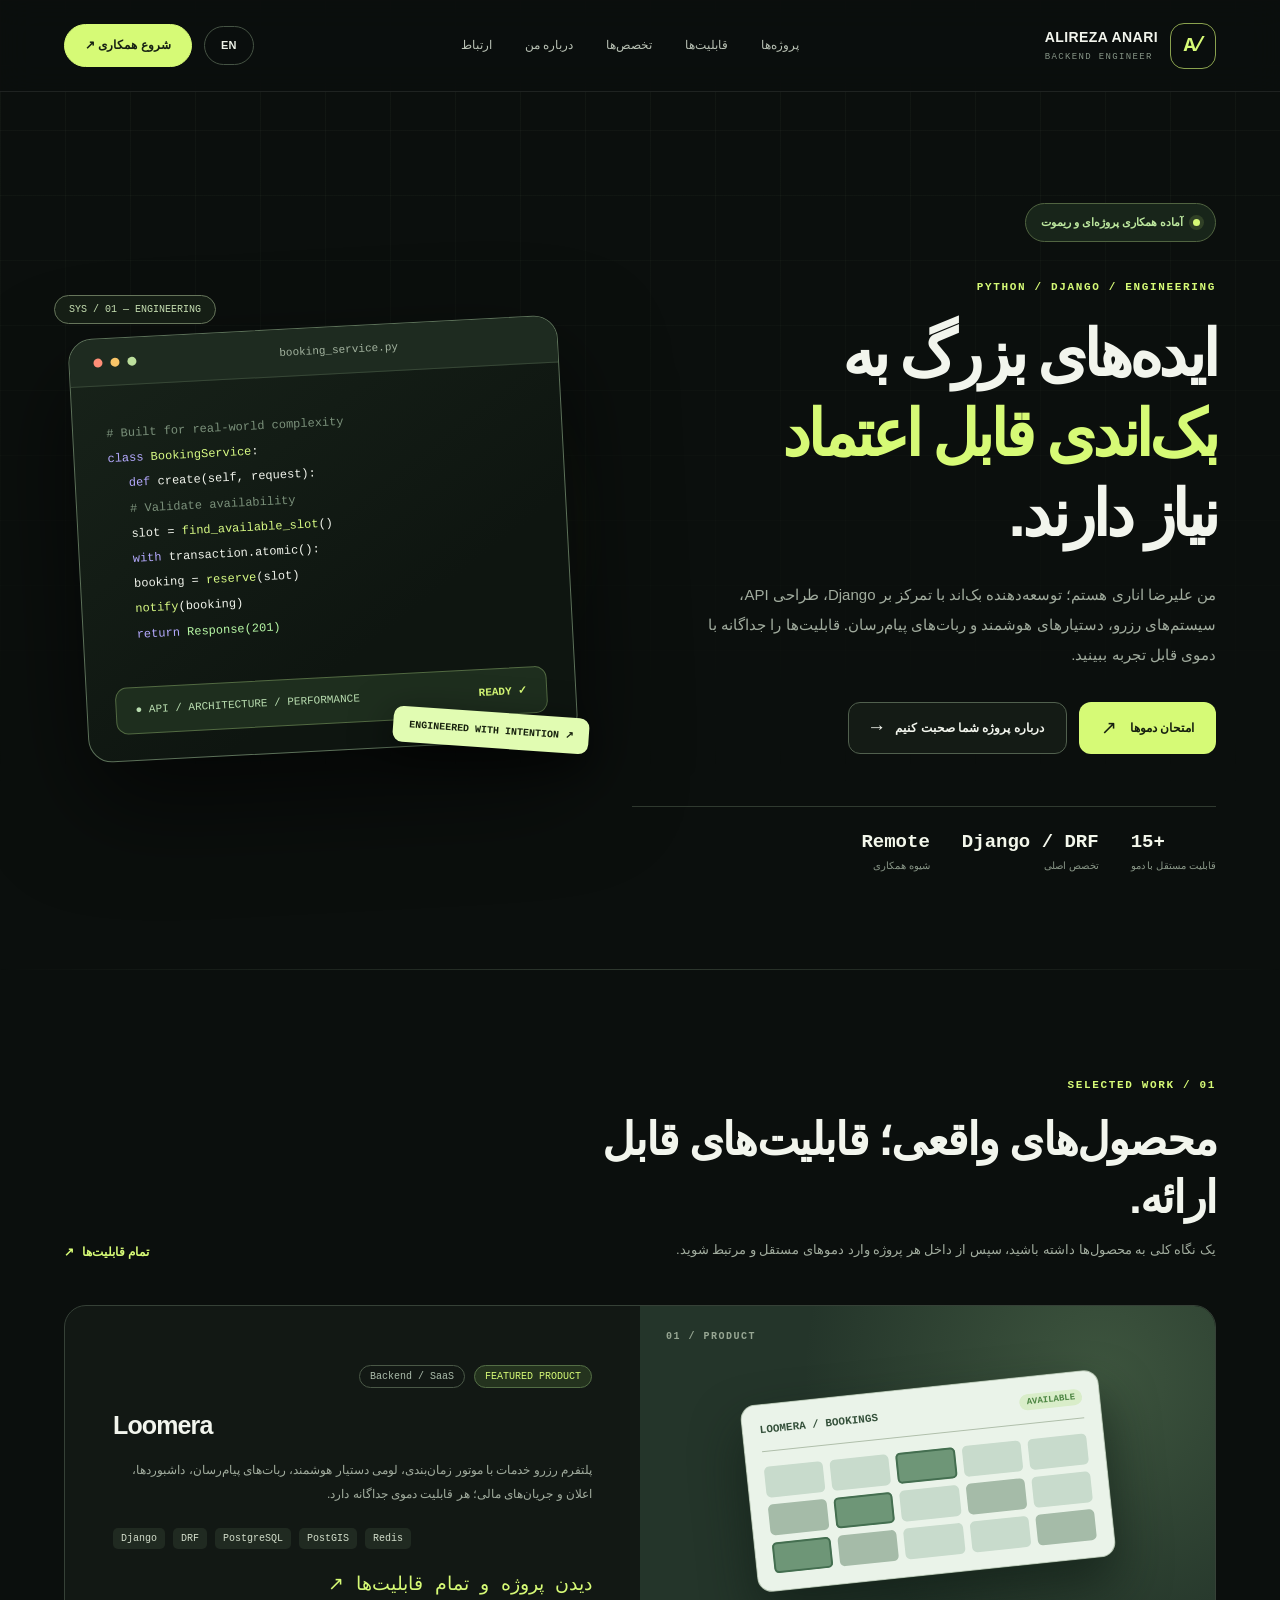
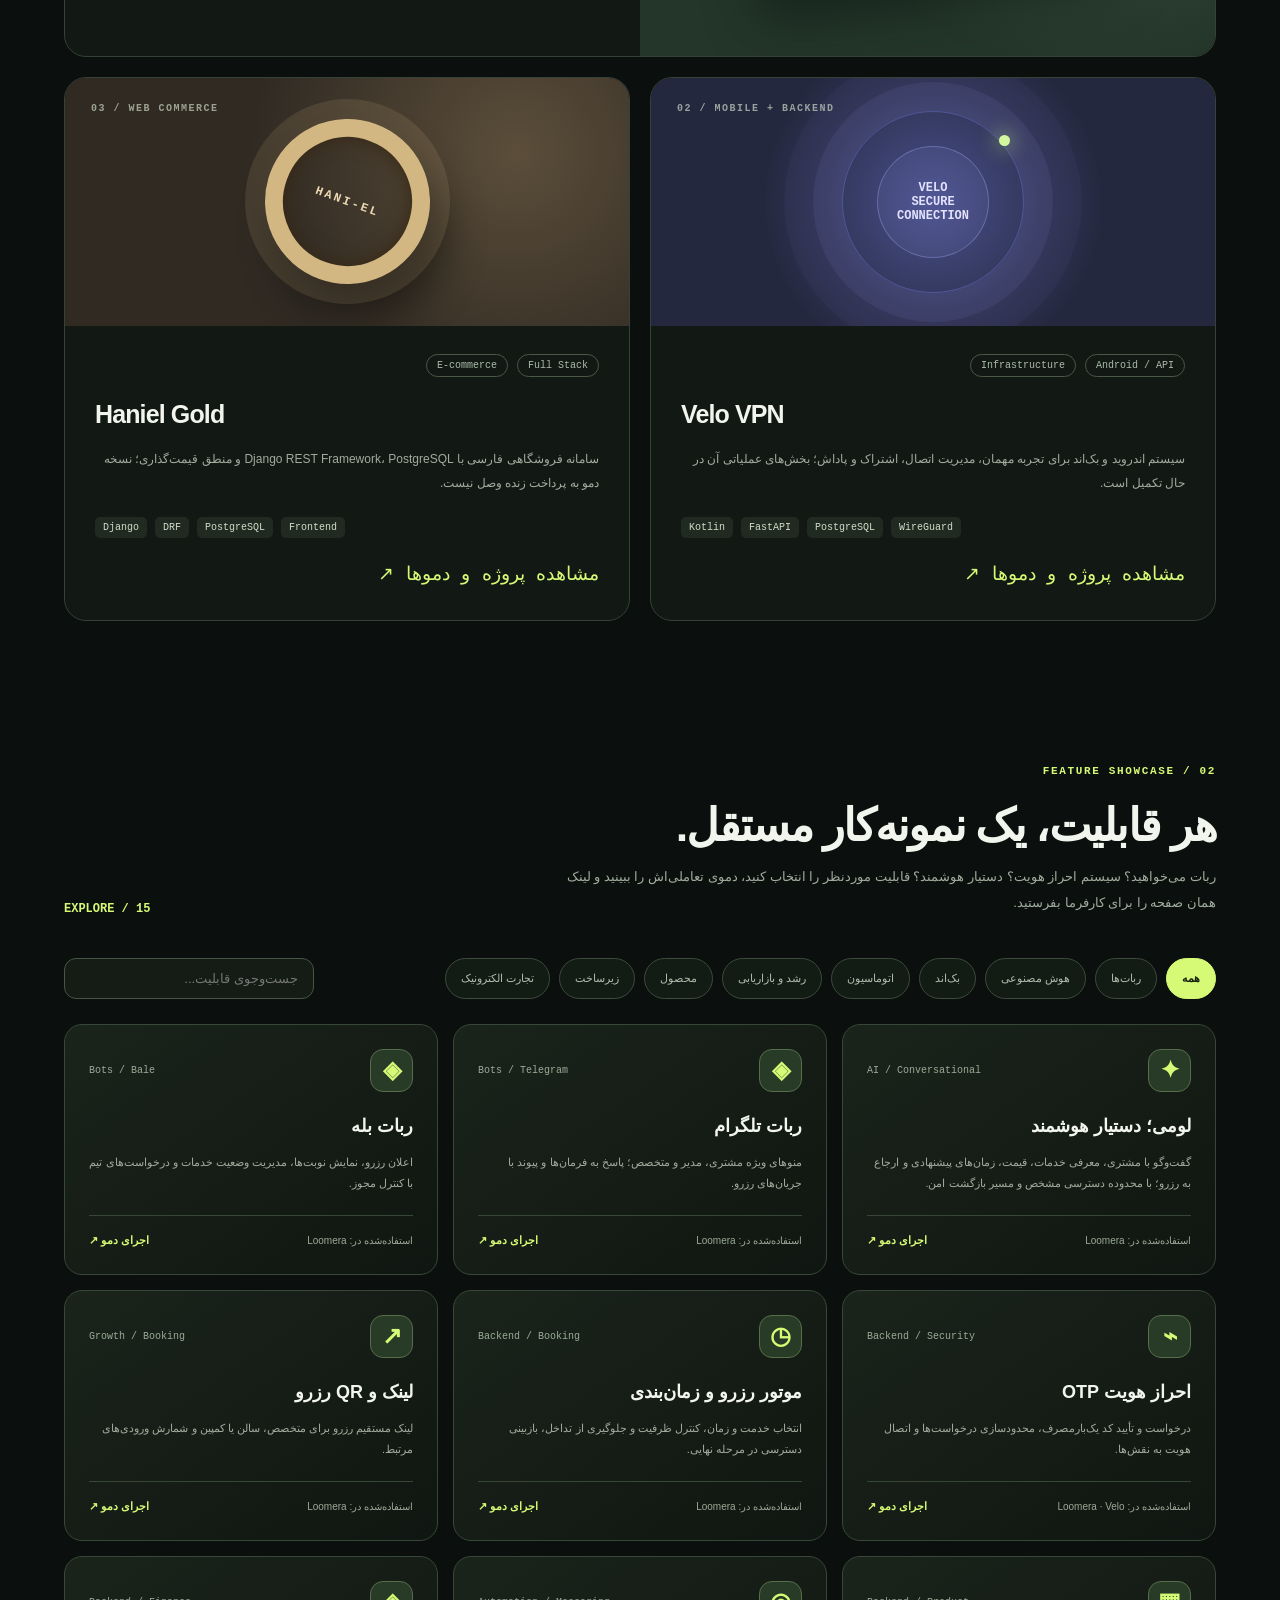
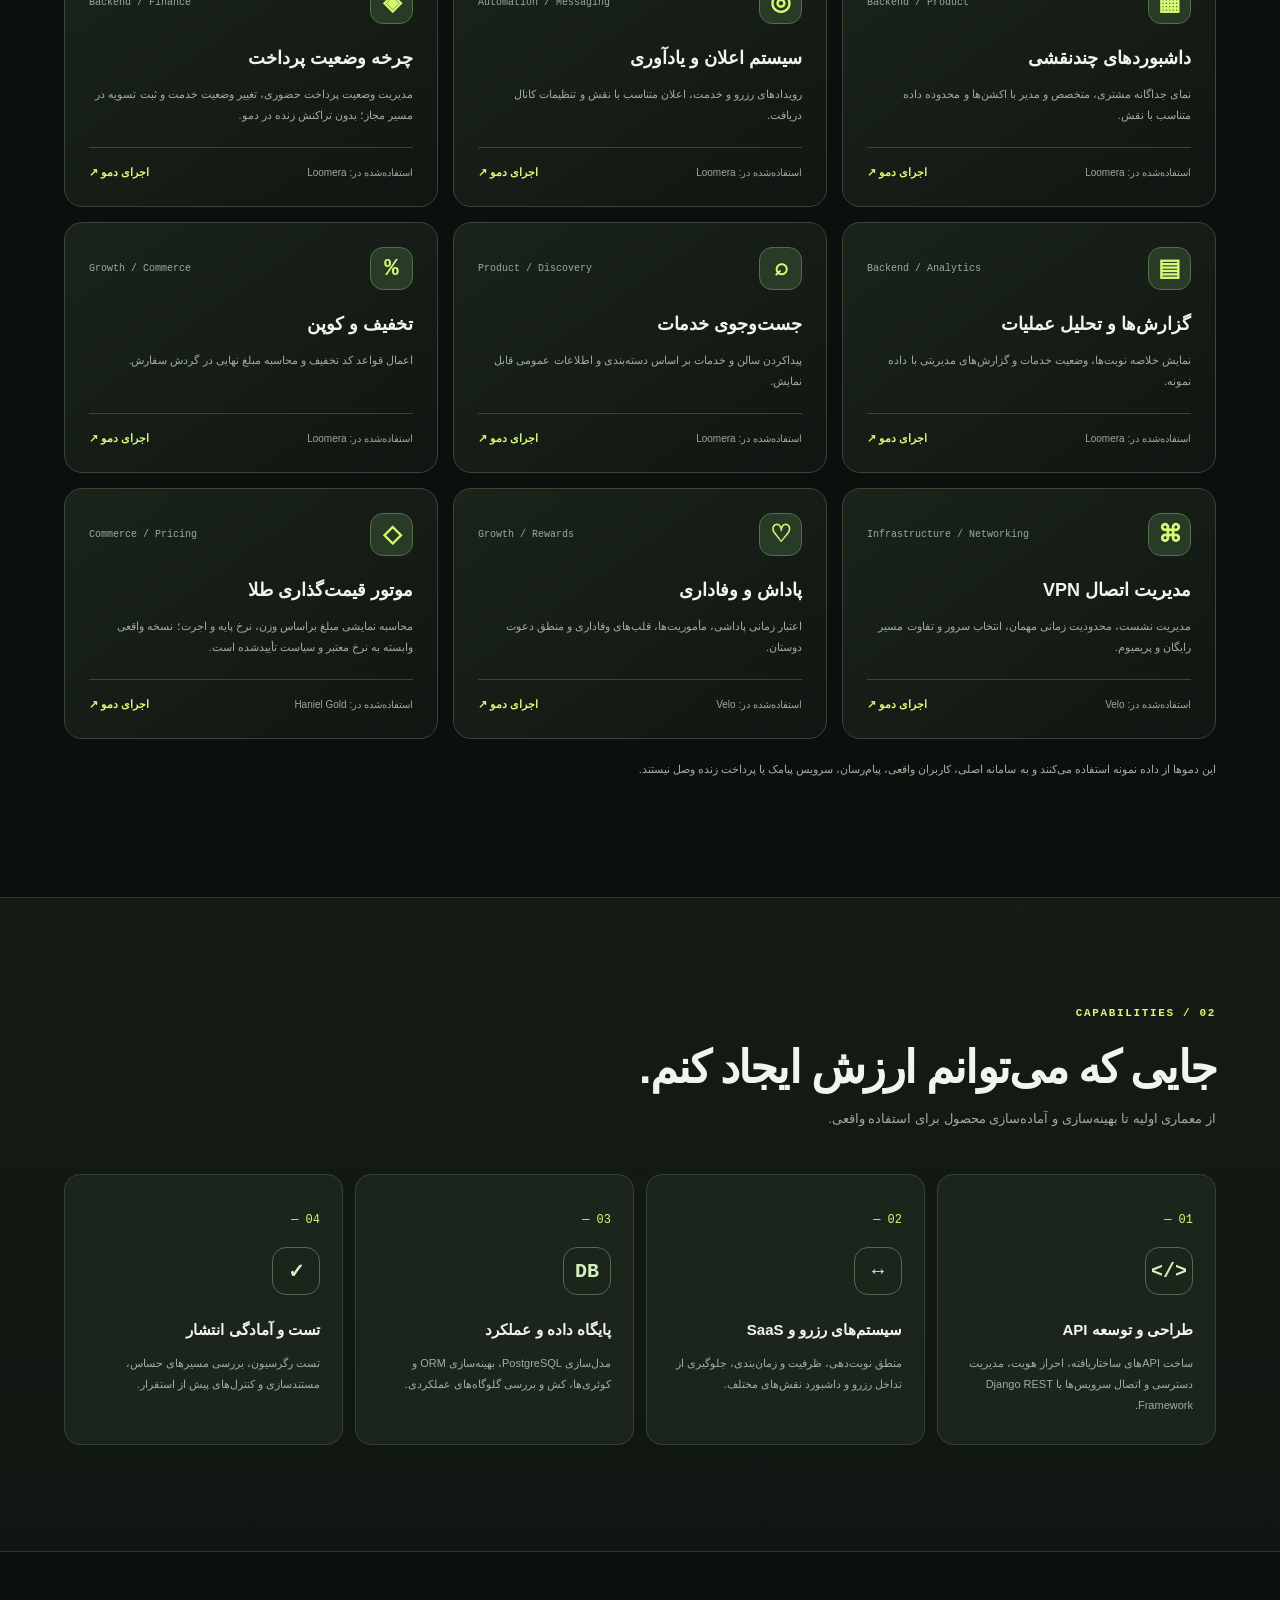
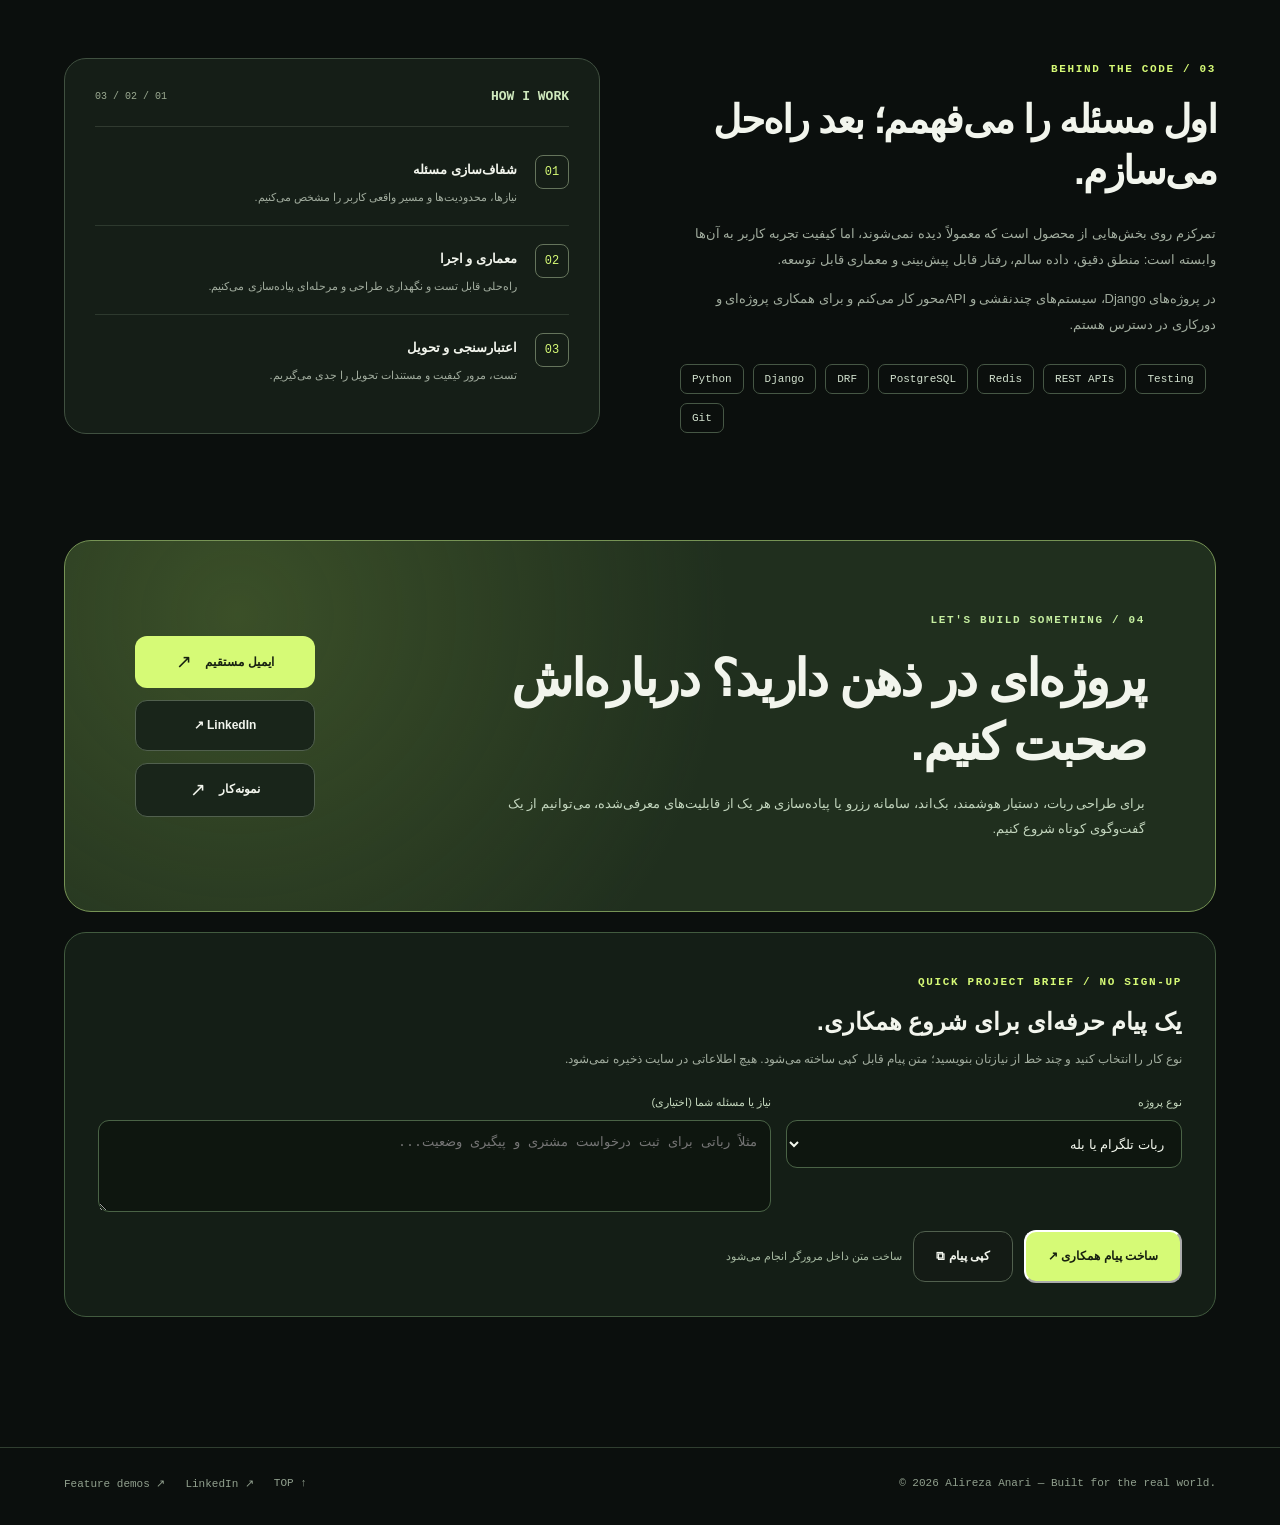
==== commit 6e09b751: "Remove duplicate copy-link control and offer direct email on feature demos" ====
--- a/portfolio-site/index.html
+++ b/portfolio-site/index.html
@@ -95,7 +95,7 @@
 .studio-arr{color:#789d6e;font-size:14px}
 @media(max-width:600px){.studio-two{grid-template-columns:1fr;gap:7px}.studio-two .studio-label{margin-top:9px}.studio-two .studio-input{margin:0 0 5px}.studio-process{gap:5px}.studio-process [data-step]{padding:8px;font-size:10px}.studio-arr{font-size:11px}}
 </style>
-<link rel="stylesheet" href="/assets/fonts/yekanbakh4-proplus-fanum.v1.css"></head>
+<link rel="stylesheet" href="/assets/fonts/yekanbakh4-proplus-fanum.v2.css"></head>
 <body>
 <a class="skip" href="#main">رفتن به محتوا</a>
 <div class="grid-bg" aria-hidden="true"></div>
@@ -103,9 +103,9 @@
   <div class="wrap header-inner">
     <a class="brand" href="#top" aria-label="Alireza Anari, home"><span class="brand-mark">A/</span><span class="brand-copy"><b>ALIREZA ANARI</b><small>BACKEND ENGINEER</small></span></a>
     <nav class="nav" id="nav" aria-label="Main navigation">
-      <a href="#work" data-i="navWork">پروژه‌ها</a><a href="#features" data-i="navFeatures">قابلیت‌ها</a><a href="#services" data-i="navServices">تخصص‌ها</a><a href="#about" data-i="navAbout">درباره من</a><a href="#contact" data-i="navContact">ارتباط</a>
+      <a href="/#projects" data-i="navWork">پروژه‌ها</a><a href="/#feature-catalog" data-i="navFeatures">قابلیت‌ها</a><a href="/#service-options" data-i="navServices">تخصص‌ها</a><a href="/#about" data-i="navAbout">درباره من</a><a href="/#contact" data-i="navContact">ارتباط</a>
     </nav>
-    <div class="nav-actions"><button class="lang" id="lang" type="button" aria-label="Switch language">EN</button><a class="header-cta" href="#contact" data-i="headerCta">شروع همکاری ↗</a><button class="menu-toggle" id="menu" aria-label="Open menu" aria-expanded="false" aria-controls="nav" type="button">☰</button></div>
+    <div class="nav-actions"><button class="lang" id="lang" type="button" aria-label="Switch language">EN</button><a class="header-cta" href="/#contact" data-i="headerCta">شروع همکاری ↗</a><button class="menu-toggle" id="menu" aria-label="Open menu" aria-expanded="false" aria-controls="nav" type="button">☰</button></div>
   </div>
 </header>
 <main id="main">
@@ -115,7 +115,7 @@
     <div class="overline hero-kicker">PYTHON / DJANGO / ENGINEERING</div>
     <h1><span data-i="heroLead">ایده‌های بزرگ به</span><br><em data-i="heroEm">بک‌اندی قابل اعتماد</em><br><span data-i="heroEnd">نیاز دارند.</span></h1>
     <p class="hero-intro" data-i="heroIntro">من علیرضا اناری هستم؛ توسعه‌دهنده بک‌اند با تمرکز بر Django، API، سامانه‌های رزرو، دستیارهای هوشمند و ربات‌های پیام‌رسان. قابلیت‌های واقعی را در دموهای مستقل و قابل اشتراک ببینید.</p>
-    <div class="hero-buttons"><a href="#features" class="btn btn-primary"><span data-i="viewWork">دموهای تعاملی</span><span class="arr">↗</span></a><a href="#contact" class="btn btn-secondary"><span data-i="discuss">درباره پروژه شما صحبت کنیم</span><span class="arr">→</span></a></div>
+    <div class="hero-buttons"><a href="/#feature-catalog" class="btn btn-primary"><span data-i="viewWork">دموهای تعاملی</span><span class="arr">↗</span></a><a href="/#contact" class="btn btn-secondary"><span data-i="discuss">درباره پروژه شما صحبت کنیم</span><span class="arr">→</span></a></div>
     <div class="hero-foot"><div class="item"><strong id="project-total">15+</strong><span data-i="pubRepo">قابلیت قابل نمایش</span></div><div class="item"><strong>Django / DRF</strong><span data-i="specialty">تخصص اصلی</span></div><div class="item"><strong>Remote</strong><span data-i="workStyle">شیوه همکاری</span></div></div>
   </div>
   <div class="hero-visual" aria-hidden="true">
@@ -140,7 +140,7 @@
 </section>
 <div class="divider"></div>
 <section class="wrap section" id="work">
-  <div class="section-heading"><div class="copy"><div class="overline">01 / SELECTED WORK</div><h2 data-i="workTitle">محصول‌ها، و قابلیت‌هایی که می‌شود امتحان کرد.</h2><p data-i="workIntro">یک نمای کلی از هر محصول، سپس صفحه و دموی مستقل برای ربات‌ها، دستیار هوشمند، احراز هویت، رزرو و قابلیت‌های دیگر.</p></div><a class="text-link" href="#features"><span data-i="githubAll">دیدن تمام قابلیت‌ها</span> ↗</a></div>
+  <div class="section-heading"><div class="copy"><div class="overline">01 / SELECTED WORK</div><h2 data-i="workTitle">محصول‌ها، و قابلیت‌هایی که می‌شود امتحان کرد.</h2><p data-i="workIntro">یک نمای کلی از هر محصول، سپس صفحه و دموی مستقل برای ربات‌ها، دستیار هوشمند، احراز هویت، رزرو و قابلیت‌های دیگر.</p></div><a class="text-link" href="/#feature-catalog"><span data-i="githubAll">دیدن تمام قابلیت‌ها</span> ↗</a></div>
   <div class="featured-grid">
     <article class="project project-wide">
       <div class="project-art art-booking"><span class="art-label">01 / PRODUCT</span><div class="mock-calendar"><div class="mock-header"><span>LOOMERA / BOOKINGS</span><span class="mini-status">AVAILABLE</span></div><div class="calendar-grid"><span></span><span></span><span class="selected"></span><span></span><span></span><span></span><span class="selected"></span><span></span><span></span><span></span><span class="selected"></span><span></span><span></span><span></span><span></span></div></div></div>
@@ -166,9 +166,9 @@
   <div class="about-copy"><div class="overline">03 / BEHIND THE CODE</div><h2 data-i="aboutTitle">اول مسئله را می‌فهمم؛ بعد راه‌حل می‌سازم.</h2><p data-i="about1">تمرکزم روی بخش‌هایی از محصول است که معمولاً دیده نمی‌شوند، اما کیفیت تجربه کاربر به آن‌ها وابسته است: منطق دقیق، داده سالم، رفتار قابل پیش‌بینی و معماری قابل توسعه.</p><p data-i="about2">در پروژه‌های Django، سیستم‌های چندنقشی و APIمحور کار می‌کنم و برای همکاری پروژه‌ای و دورکاری در دسترس هستم.</p><div class="about-chips"><span>Python</span><span>Django</span><span>DRF</span><span>PostgreSQL</span><span>Redis</span><span>REST APIs</span><span>Testing</span><span>Git</span></div></div>
   <div class="workflow"><div class="workflow-head"><strong>HOW I WORK</strong><span>01 / 02 / 03</span></div><div class="workflow-row"><span class="workflow-n">01</span><div><b data-i="step1">شفاف‌سازی مسئله</b><p data-i="step1d">نیازها، محدودیت‌ها و مسیر واقعی کاربر را مشخص می‌کنیم.</p></div></div><div class="workflow-row"><span class="workflow-n">02</span><div><b data-i="step2">معماری و اجرا</b><p data-i="step2d">راه‌حلی قابل تست و نگهداری طراحی و مرحله‌ای پیاده‌سازی می‌کنیم.</p></div></div><div class="workflow-row"><span class="workflow-n">03</span><div><b data-i="step3">اعتبارسنجی و تحویل</b><p data-i="step3d">تست، مرور کیفیت و مستندات تحویل را جدی می‌گیریم.</p></div></div></div>
 </section>
-<section class="wrap contact" id="contact"><div class="contact-card"><div class="copy"><div class="overline">04 / LET'S BUILD SOMETHING</div><h2 data-i="contactTitle">پروژه‌ای در ذهن دارید؟<br>درباره‌اش صحبت کنیم.</h2><p data-i="contactIntro">برای توسعه بک‌اند، ساخت API، سامانه رزرو یا بازبینی معماری پروژه‌تان می‌توانیم از یک گفت‌وگوی کوتاه شروع کنیم.</p></div><div class="contact-actions"><a href="https://www.linkedin.com/in/alireza-anari-django/" target="_blank" rel="noopener noreferrer" class="btn btn-primary"><span data-i="contactLinkedin">پیام در LinkedIn</span><span class="arr">↗</span></a><a href="/#features" target="_blank" rel="noopener noreferrer" class="btn btn-secondary">نمونه‌کار <span class="arr">↗</span></a></div></div><div class="brief-panel" id="client-brief"><span class="overline">QUICK PROJECT BRIEF / NO SIGN-UP</span><h3 id="brief-title">درخواست پروژه را حرفه‌ای مطرح کنید.</h3><p id="brief-intro">نوع کار را انتخاب کنید و چند خط از نیازتان بنویسید؛ یک پیام قابل کپی برای شروع همکاری آماده می‌شود. اطلاعات فقط در مرورگر شما می‌ماند.</p><div class="brief-grid"><div><label id="brief-kind-label" for="brief-kind">نوع پروژه</label><select id="brief-kind"><option value="bot">ربات تلگرام یا بله</option><option value="assistant">دستیار هوشمند</option><option value="api">بک‌اند و API</option><option value="booking">سیستم رزرو</option><option value="other">پروژه نرم‌افزاری دیگر</option></select></div><div><label id="brief-need-label" for="brief-need">نیاز شما چیست؟ (اختیاری)</label><textarea id="brief-need" maxlength="900" placeholder="مثلاً رباتی برای دریافت درخواست مشتری و ارسال اعلان..."></textarea></div></div><div class="brief-actions"><button class="btn btn-primary" type="button" id="brief-build">ساخت پیام همکاری ↗</button><button class="btn btn-secondary" type="button" id="brief-copy" hidden>کپی پیام ⧉</button><span class="brief-muted" id="brief-hint">بدون ثبت‌نام و بدون ارسال اطلاعات به سرور</span></div><output id="brief-result" class="brief-result" aria-live="polite"></output></div></section>
+<section class="wrap contact" id="contact"><div class="contact-card"><div class="copy"><div class="overline">04 / LET'S BUILD SOMETHING</div><h2 data-i="contactTitle">پروژه‌ای در ذهن دارید؟<br>درباره‌اش صحبت کنیم.</h2><p data-i="contactIntro">برای توسعه بک‌اند، ساخت API، سامانه رزرو یا بازبینی معماری پروژه‌تان می‌توانیم از یک گفت‌وگوی کوتاه شروع کنیم.</p></div><div class="contact-actions"><a href="mailto:alirezaanari119@gmail.com" class="btn btn-primary">ایمیل مستقیم <span class="arr">↗</span></a><a href="https://www.linkedin.com/in/alireza-anari-django/" target="_blank" rel="noopener noreferrer" class="btn btn-secondary">LinkedIn ↗</a><a href="/#feature-catalog" target="_blank" rel="noopener noreferrer" class="btn btn-secondary">نمونه‌کار <span class="arr">↗</span></a></div></div><div class="brief-panel" id="client-brief"><span class="overline">QUICK PROJECT BRIEF / NO SIGN-UP</span><h3 id="brief-title">درخواست پروژه را حرفه‌ای مطرح کنید.</h3><p id="brief-intro">نوع کار را انتخاب کنید و چند خط از نیازتان بنویسید؛ یک پیام قابل کپی برای شروع همکاری آماده می‌شود. اطلاعات فقط در مرورگر شما می‌ماند.</p><div class="brief-grid"><div><label id="brief-kind-label" for="brief-kind">نوع پروژه</label><select id="brief-kind"><option value="bot">ربات تلگرام یا بله</option><option value="assistant">دستیار هوشمند</option><option value="api">بک‌اند و API</option><option value="booking">سیستم رزرو</option><option value="other">پروژه نرم‌افزاری دیگر</option></select></div><div><label id="brief-need-label" for="brief-need">نیاز شما چیست؟ (اختیاری)</label><textarea id="brief-need" maxlength="900" placeholder="مثلاً رباتی برای دریافت درخواست مشتری و ارسال اعلان..."></textarea></div></div><div class="brief-actions"><button class="btn btn-primary" type="button" id="brief-build">ساخت پیام همکاری ↗</button><button class="btn btn-secondary" type="button" id="brief-copy" hidden>کپی پیام ⧉</button><span class="brief-muted" id="brief-hint">بدون ثبت‌نام و بدون ارسال اطلاعات به سرور</span></div><output id="brief-result" class="brief-result" aria-live="polite"></output></div></section>
 </main>
-<footer class="footer"><div class="wrap footer-inner"><span class="footer-left">© <span id="year">2026</span> Alireza Anari — Built for the real world.</span><span class="footer-right"><a href="/#features">Feature demos ↗</a><a href="https://www.linkedin.com/in/alireza-anari-django/" target="_blank" rel="noopener noreferrer">LinkedIn ↗</a><a href="#top">TOP ↑</a></span></div></footer>
+<footer class="footer"><div class="wrap footer-inner"><span class="footer-left">© <span id="year">2026</span> Alireza Anari — Built for the real world.</span><span class="footer-right"><a href="/#feature-catalog">Feature demos ↗</a><a href="https://www.linkedin.com/in/alireza-anari-django/" target="_blank" rel="noopener noreferrer">LinkedIn ↗</a><a href="#top">TOP ↑</a></span></div></footer>
 <script>
 (function(){
 'use strict';
@@ -228,13 +228,13 @@
 else if(group==='gold'){var w=parseFloat((document.getElementById('gold-weight')||{}).value),r=parseFloat((document.getElementById('gold-rate')||{}).value),l=parseFloat((document.getElementById('gold-labor')||{}).value);if(!isFinite(w)||!isFinite(r)||!isFinite(l)||w<=0||r<=0||l<0||l>100){respond(t('لطفاً اعداد معتبر وارد کنید.','Enter valid positive values.'));return;}var base=w*r,total=base*(1+l/100),fmt=function(n){return Math.round(n).toLocaleString('en-US')};respond(t('ارزش وزن با نرخ فرضی: ','Weight value at illustrative rate: ')+fmt(base)+t(' تومان\nبا اجرت فرضی: ',' toman\nWith sample labor: ')+fmt(total)+t(' تومان\nمبلغ نهایی فروش نیست.',' toman\nNot a final selling price.'));}
 }
 function renderDetail(){
-var parts=path.split('/').filter(Boolean),type=parts[0],slug=parts[1],item=type==='features'?bySlug(slug):PROJECTS.find(function(p){return p.slug===slug});if(!item){location.replace('/#features');return}
+var parts=path.split('/').filter(Boolean),type=parts[0],slug=parts[1],item=type==='features'?bySlug(slug):PROJECTS.find(function(p){return p.slug===slug});if(!item){location.replace('/#projects');return}
 var main=document.querySelector('main'),isF=type==='features';main.id='main';
 document.title=(isF?fname(item):pname(item))+' | Alireza Anari';
 document.querySelectorAll('nav a,.brand,.footer a[href^="#"]').forEach(function(a){var href=a.getAttribute('href');if(href&&href[0]==='#')a.setAttribute('href','/'+href)});
 if(isF){
 var related=FEATURES.filter(function(f){return f.slug!==item.slug&&(f.project===item.project||f.category===item.category)}).slice(0,3);
-main.innerHTML='<article class="wrap feature-detail"><nav class="breadcrumbs"><a href="/">'+t('خانه','Home')+'</a><span>›</span><a href="/#features">'+t('قابلیت‌ها','Features')+'</a><span>›</span><b>'+esc(fname(item))+'</b></nav><div class="detail-hero"><div><div class="detail-over">FEATURE / '+esc(item.stack)+'</div><h1 class="detail-h1">'+esc(fname(item))+'</h1><p class="detail-copy">'+esc(fdesc(item))+'</p><div class="detail-actions">'+textLink('/?feature='+item.slug+'#contact',t('درخواست اجرای مشابه','Discuss a similar project'),'btn btn-primary')+'<button id="share-feature" class="demo-btn" type="button">⧉ '+t('کپی لینک همین قابلیت','Copy feature link')+'</button></div></div><aside class="detail-aside"><div class="aside-symbol">'+esc(item.icon)+'</div><div><b>'+t('محل استفاده','Implemented in')+': '+esc(item.project)+'</b><p>'+esc(t(item.valueFa,item.valueEn))+'</p></div></aside></div><div class="demo-shell"><div class="demo-stage"><h2>'+t('دموی تعاملی قابلیت','Interactive feature demo')+'</h2><p class="demo-sub">'+t('با کنترل‌های زیر یک سناریوی کوتاه را تجربه کنید.','Explore an example scenario using the controls below.')+'</p>'+demoPanel(item)+'</div><aside class="demo-info"><div class="overline">IMPLEMENTATION SCOPE</div><h2>'+t('این قابلیت چه کاری انجام می‌دهد؟','What does it do?')+'</h2><p>'+esc(t(item.valueFa,item.valueEn))+'</p><h3>'+t('در چه محصولی استفاده شده؟','Where is it used?')+'</h3><p>'+esc(item.project)+'</p><h3>'+t('مناسب چه سفارشی است؟','Potential client applications')+'</h3><ul><li>'+esc(t('پیاده‌سازی در محصول یا کسب‌وکار جدید','Implementation in a new product'))+'</li><li>'+esc(t('اتصال به API، پنل یا سامانه موجود','Integration with an existing API or dashboard'))+'</li><li>'+esc(t('سفارشی‌سازی جریان‌ها و نقش‌ها','Customized workflows and permissions'))+'</li></ul><p class="demo-disclaimer">'+t('شفافیت دمو: این نمونه مستقل، با داده ساختگی اجرا می‌شود و اثبات عملکرد سرویس عملیاتی یا یک مدل هوش مصنوعی زنده نیست.','Demo transparency: this standalone sample uses fictional data and is not proof of a live production service or a connected AI model.')+'</p></aside></div><section class="detail-related"><h2>'+t('قابلیت‌های مرتبط','Related capabilities')+'</h2><div class="related-grid">'+related.map(function(f){return '<a class="mini-related" href="/features/'+f.slug+'"><strong>'+esc(fname(f))+'</strong><span>'+t('دیدن دمو','Explore demo')+' ↗</span></a>'}).join('')+'</div></section></article>';
+main.innerHTML='<article class="wrap feature-detail"><nav class="breadcrumbs"><a href="/">'+t('خانه','Home')+'</a><span>›</span><a href="/#feature-catalog">'+t('قابلیت‌ها','Features')+'</a><span>›</span><b>'+esc(fname(item))+'</b></nav><div class="detail-hero"><div><div class="detail-over">FEATURE / '+esc(item.stack)+'</div><h1 class="detail-h1">'+esc(fname(item))+'</h1><p class="detail-copy">'+esc(fdesc(item))+'</p><div class="detail-actions">'+textLink('/?feature='+item.slug+'#contact',t('درخواست اجرای مشابه','Discuss a similar project'),'btn btn-primary')+'<a class="demo-btn" href="mailto:alirezaanari119@gmail.com?subject='+encodeURIComponent(t('درخواست قابلیت '+fname(item),'Inquiry about '+fname(item)))+'">'+t('ایمیل مستقیم','Email directly')+' ↗</a><button id="share-feature" class="demo-btn" type="button">⧉ '+t('کپی لینک همین قابلیت','Copy feature link')+'</button></div></div><aside class="detail-aside"><div class="aside-symbol">'+esc(item.icon)+'</div><div><b>'+t('محل استفاده','Implemented in')+': '+esc(item.project)+'</b><p>'+esc(t(item.valueFa,item.valueEn))+'</p></div></aside></div><div class="demo-shell"><div class="demo-stage"><h2>'+t('دموی تعاملی قابلیت','Interactive feature demo')+'</h2><p class="demo-sub">'+t('با کنترل‌های زیر یک سناریوی کوتاه را تجربه کنید.','Explore an example scenario using the controls below.')+'</p>'+demoPanel(item)+'</div><aside class="demo-info"><div class="overline">ABOUT THIS FEATURE</div><h2>'+t('این قابلیت چه کاری انجام می‌دهد؟','What does it do?')+'</h2><p>'+esc(t(item.valueFa,item.valueEn))+'</p><h3>'+t('در چه محصولی استفاده شده؟','Where is it used?')+'</h3><p>'+esc(item.project)+'</p><h3>'+t('مناسب چه سفارشی است؟','Potential client applications')+'</h3><ul><li>'+esc(t('پیاده‌سازی در محصول یا کسب‌وکار جدید','Implementation in a new product'))+'</li><li>'+esc(t('اتصال به API، پنل یا سامانه موجود','Integration with an existing API or dashboard'))+'</li><li>'+esc(t('سفارشی‌سازی جریان‌ها و نقش‌ها','Customized workflows and permissions'))+'</li></ul><p class="demo-disclaimer">'+t('شفافیت دمو: این نمونه مستقل، با داده ساختگی اجرا می‌شود و اثبات عملکرد سرویس عملیاتی یا یک مدل هوش مصنوعی زنده نیست.','Demo transparency: this standalone sample uses fictional data and is not proof of a live production service or a connected AI model.')+'</p></aside></div><section class="detail-related"><h2>'+t('قابلیت‌های مرتبط','Related capabilities')+'</h2><div class="related-grid">'+related.map(function(f){return '<a class="mini-related" href="/features/'+f.slug+'"><strong>'+esc(fname(f))+'</strong><span>'+t('دیدن دمو','Explore demo')+' ↗</span></a>'}).join('')+'</div></section></article>';
 var share=document.getElementById('share-feature');if(share)share.addEventListener('click',function(){if(navigator.clipboard&&navigator.clipboard.writeText){navigator.clipboard.writeText(location.href).then(function(){share.textContent=t('✓ لینک کپی شد','✓ Link copied')}).catch(function(){share.textContent=location.href})}else share.textContent=location.href;});
 main.querySelectorAll('[data-demo]').forEach(function(b){b.addEventListener('click',function(){onDemo(b.dataset.demo)})});
 }else{
@@ -304,7 +304,7 @@
 'otp-auth':{fa:'در کد محصول مسیر درخواست و تأیید OTP همراه با cooldown و محدودسازی درخواست وجود دارد. در این شبیه‌ساز کد از پیش تعیین‌شده است و هیچ نشست احراز هویت واقعی ایجاد نمی‌شود.',en:'The underlying product contains OTP issuance and verification, cooldown and rate-control logic. This sandbox uses a fixed demo code and does not create authenticated sessions.',tags:['OTP','Rate controls','Session boundary','API security']}
 };
 function addEngineering(){
-if(!slug||!notes[slug])return;var anchor=document.querySelector('.detail-related');if(!anchor)return;var n=notes[slug],section=document.createElement('section');section.className='architecture-note';section.innerHTML='<div class="overline">ENGINEERING NOTES / ACTUAL PRODUCT</div><h2>'+say('نگاهی به معماری و محدودیت‌ها','Architecture and boundaries')+'</h2><p>'+e(say(n.fa,n.en))+'</p><div class="architecture-tags">'+n.tags.map(function(x){return '<span>'+e(x)+'</span>'}).join('')+'</div>';anchor.before(section);
+if(!slug||!notes[slug])return;var anchor=document.querySelector('.detail-related');if(!anchor)return;var n=notes[slug],section=document.createElement('section');section.className='architecture-note';section.innerHTML='<div class="overline">TECHNICAL BACKGROUND</div><h2>'+say('نگاهی به معماری و محدودیت‌ها','Architecture and boundaries')+'</h2><p>'+e(say(n.fa,n.en))+'</p><div class="architecture-tags">'+n.tags.map(function(x){return '<span>'+e(x)+'</span>'}).join('')+'</div>';anchor.before(section);
 }
 function attachBrief(){
 var container=document.getElementById('client-brief');if(!container)return;if(container.dataset.briefWired)return;container.dataset.briefWired='1';
@@ -361,6 +361,7 @@
 section.innerHTML='<div><span class="overline">FROM SHOWCASE TO CLIENT PROJECT</span><h2>'+t('این قابلیت را برای کسب‌وکار خودتان می‌خواهید؟','Need this capability in your own product?')+'</h2><p>'+t('می‌توانیم فقط همین ماژول را با نیازهای واقعی، سطح دسترسی و APIهای شما سفارشی‌سازی کنیم.','We can adapt this single module to your workflows, access rules and APIs.')+'</p></div><a class="btn btn-primary" href="/?feature='+encodeURIComponent(slug)+'#contact">'+t('درخواست مشابه ↗','Request something similar ↗')+'</a>';anchor.after(section);
 var hints=document.querySelector('.demo-info ul');if(hints){var a=document.createElement('li');a.textContent=t(ctx[1],ctx[2]);hints.appendChild(a)}
 var share=host.querySelector('.detail-actions');if(share&&!share.querySelector('.share-app')){var a=document.createElement('a');a.className='demo-btn share-app';a.target='_blank';a.rel='noopener noreferrer';a.href='https://wa.me/?text='+encodeURIComponent(t('نمونه‌کار مرتبط با '+ctx[1]+': ','Related demo for '+ctx[2]+': ')+location.origin+location.pathname);a.textContent=t('ارسال لینک در واتساپ ↗','Share via WhatsApp ↗');share.appendChild(a)}
+
 }
 function intentFromLink(){
 if(location.pathname!=='/'&&!location.pathname.endsWith('/index.html'))return;
@@ -376,7 +377,7 @@
 
 }
 function fixDynamicContact(){
-var x=document.querySelector('.contact-actions .btn-secondary');if(x&&x.getAttribute('href')==='/#features'){x.href='/#features';x.removeAttribute('target');x.textContent=t('مشاهده دموها ↗','Explore demos ↗')}
+var x=document.querySelector('.contact-actions .btn-secondary');if(x&&x.getAttribute('href')==='/#feature-catalog'){x.href='/#feature-catalog';x.removeAttribute('target');x.textContent=t('مشاهده دموها ↗','Explore demos ↗')}
 }
 
 function translateBrief(){
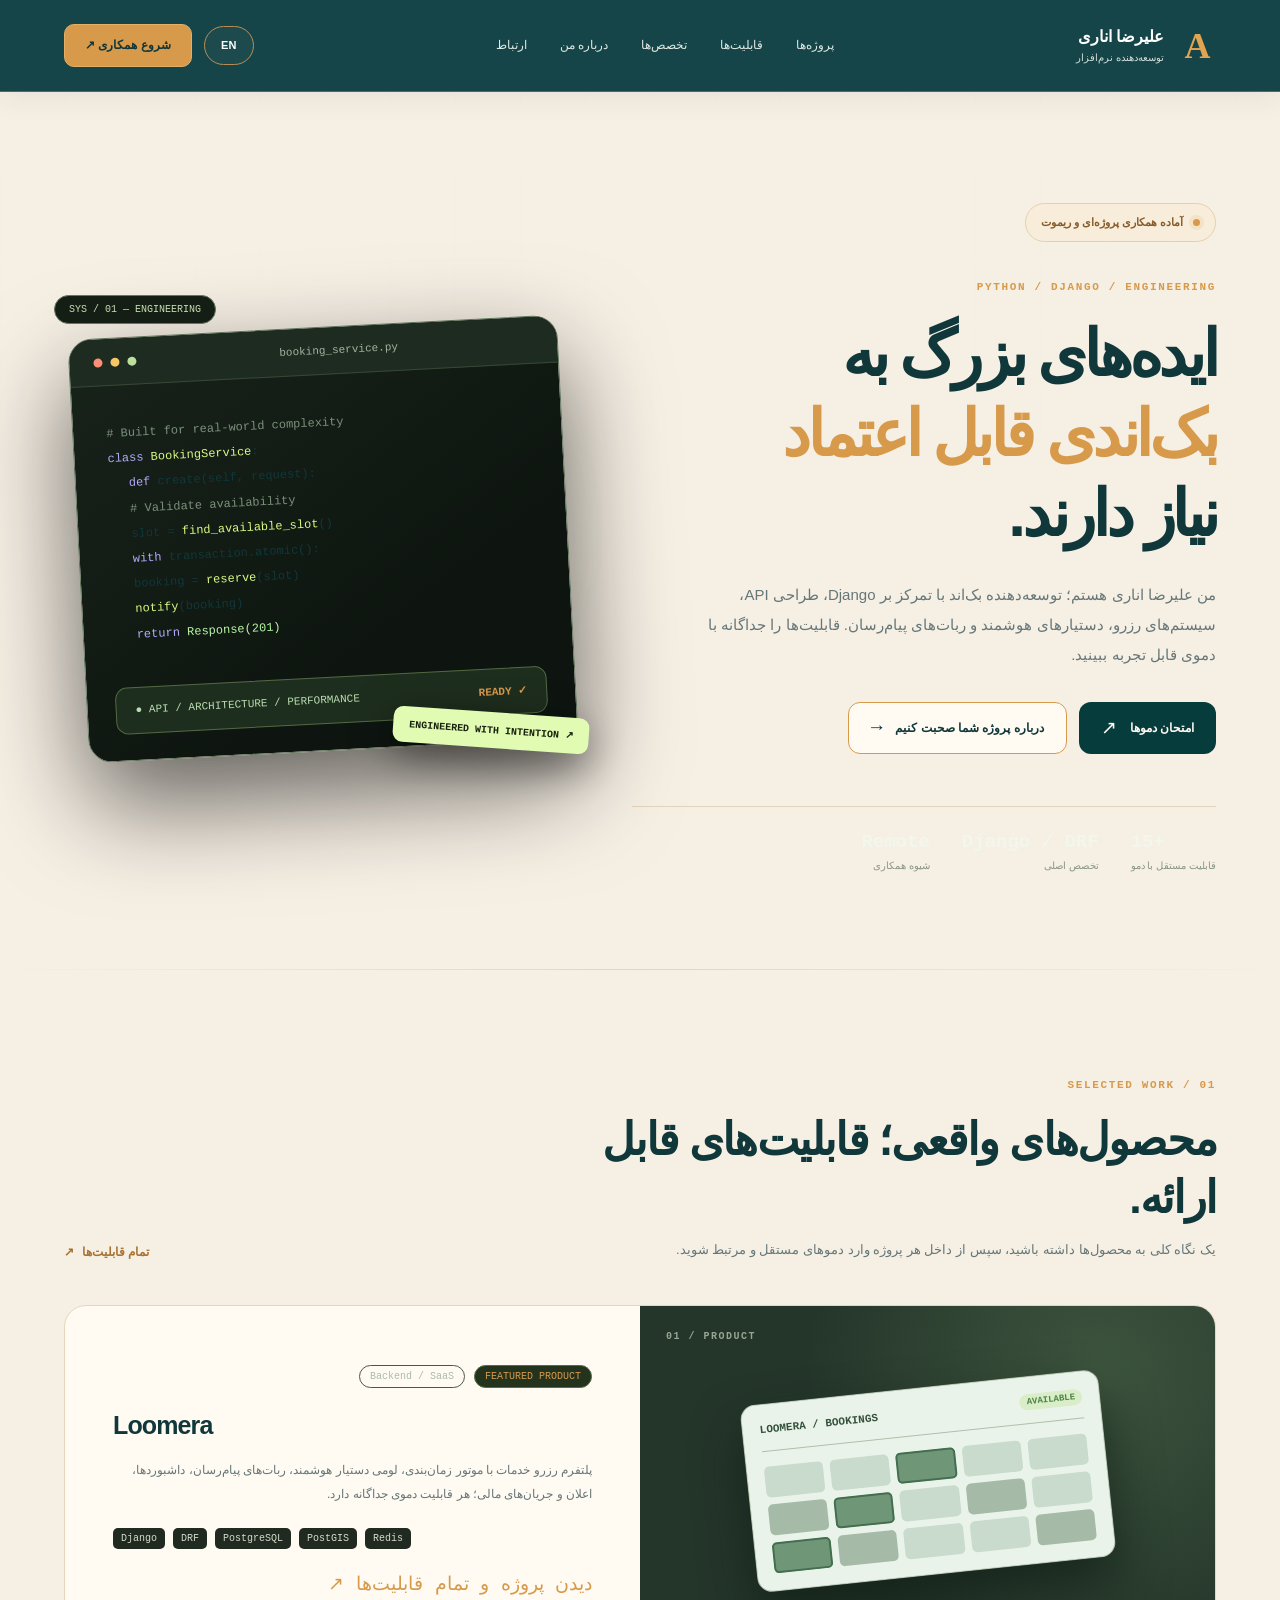
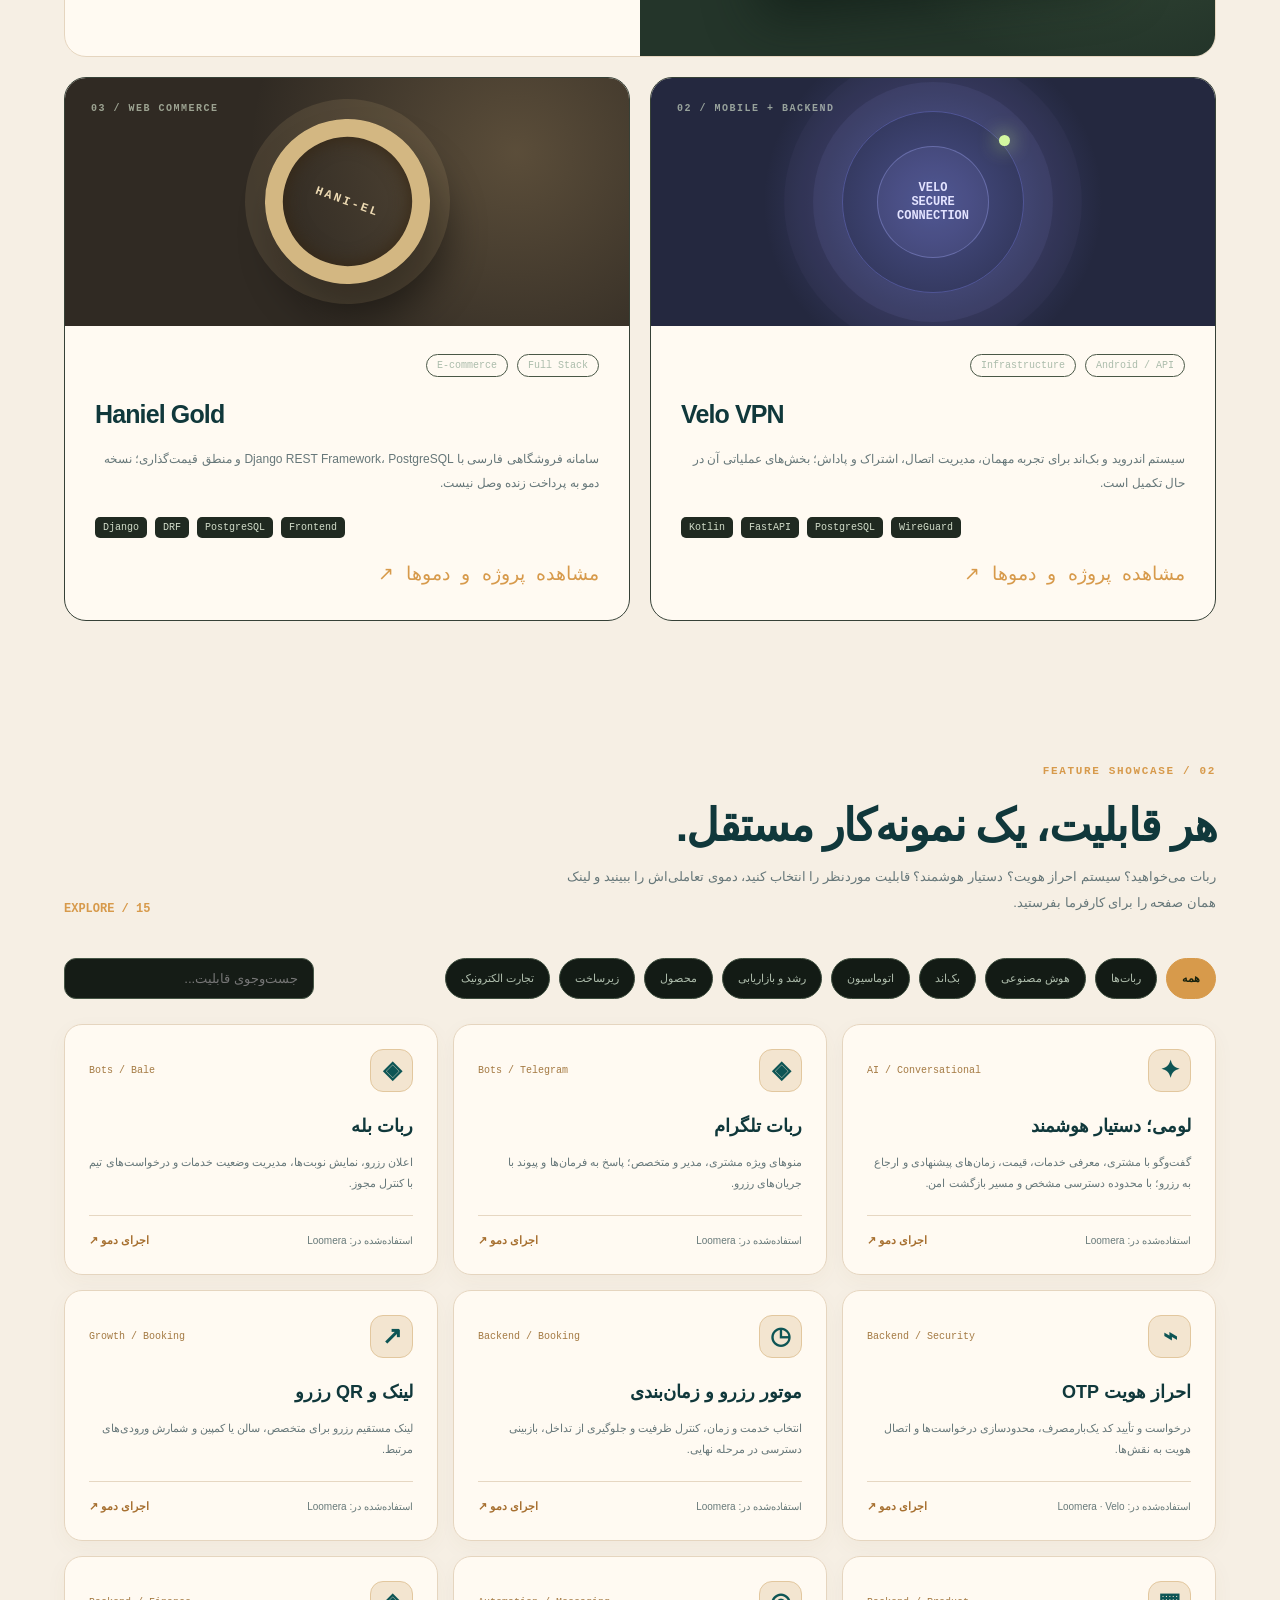
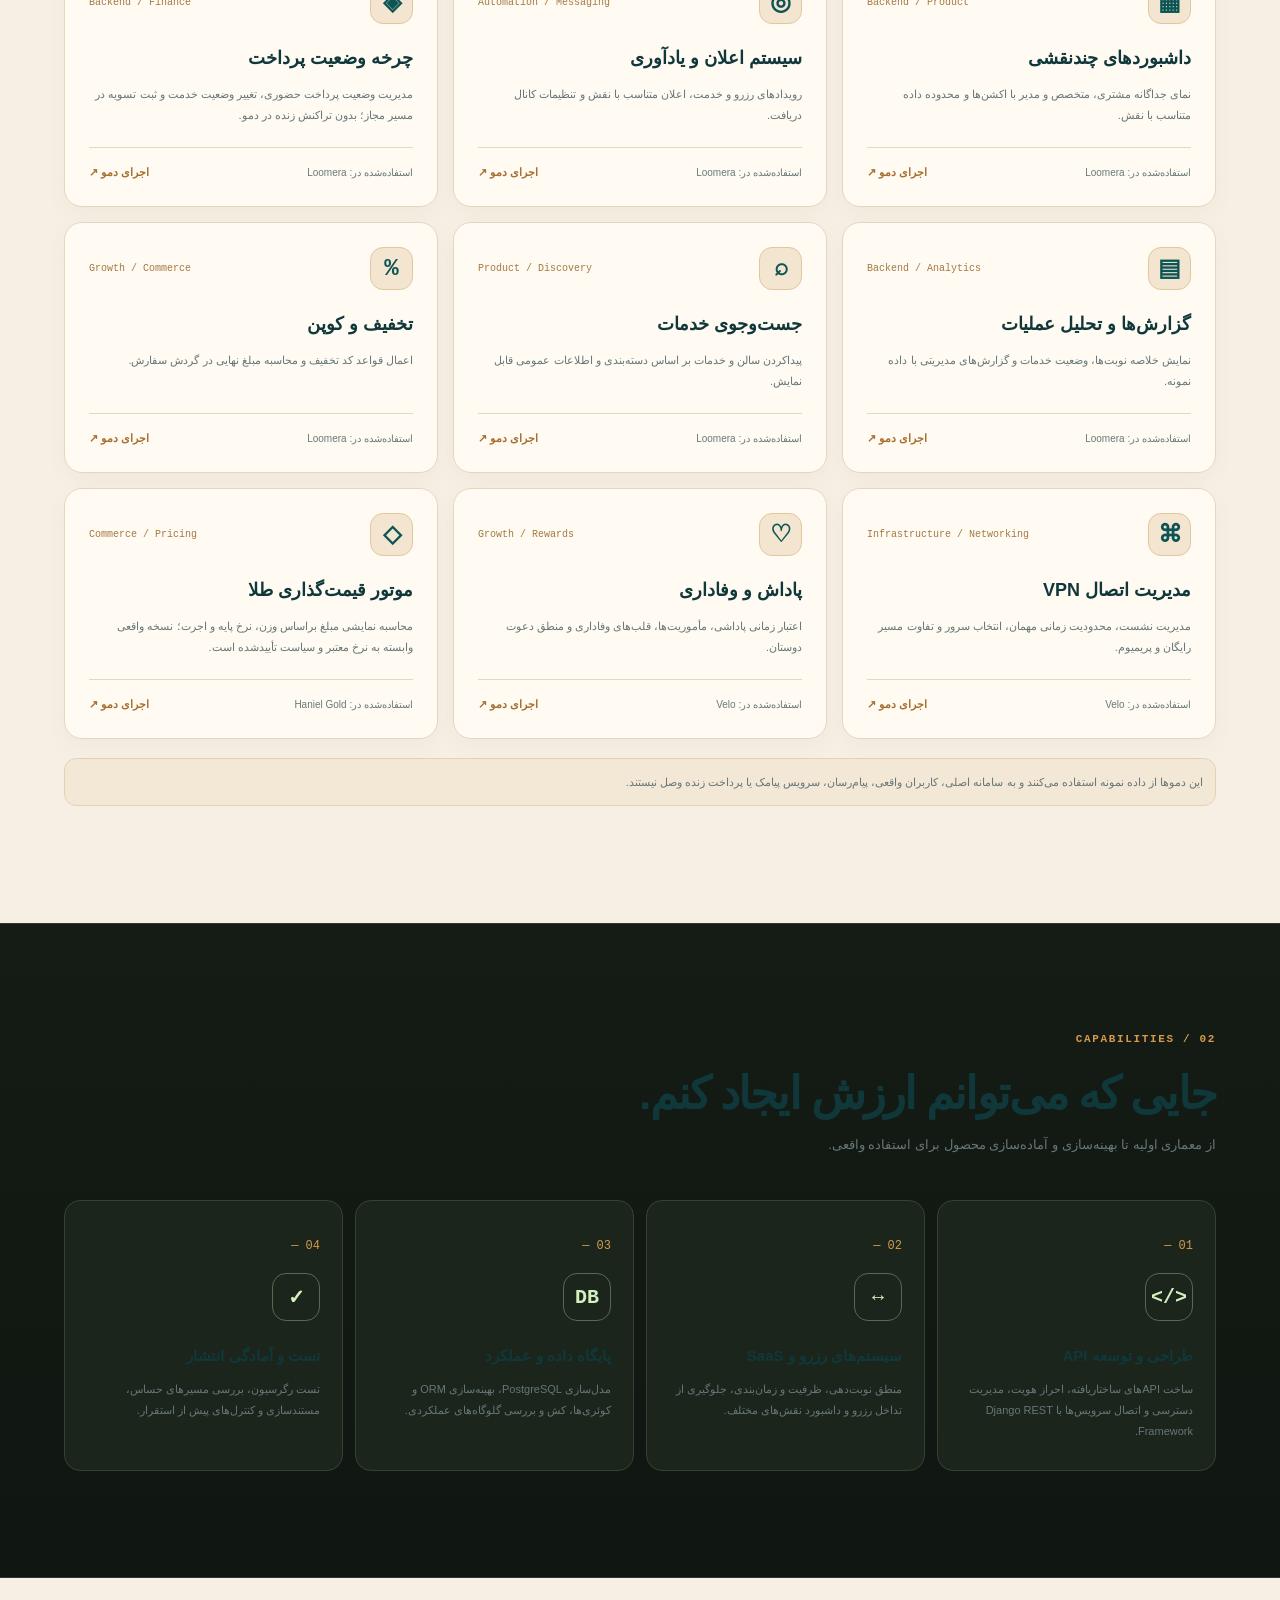
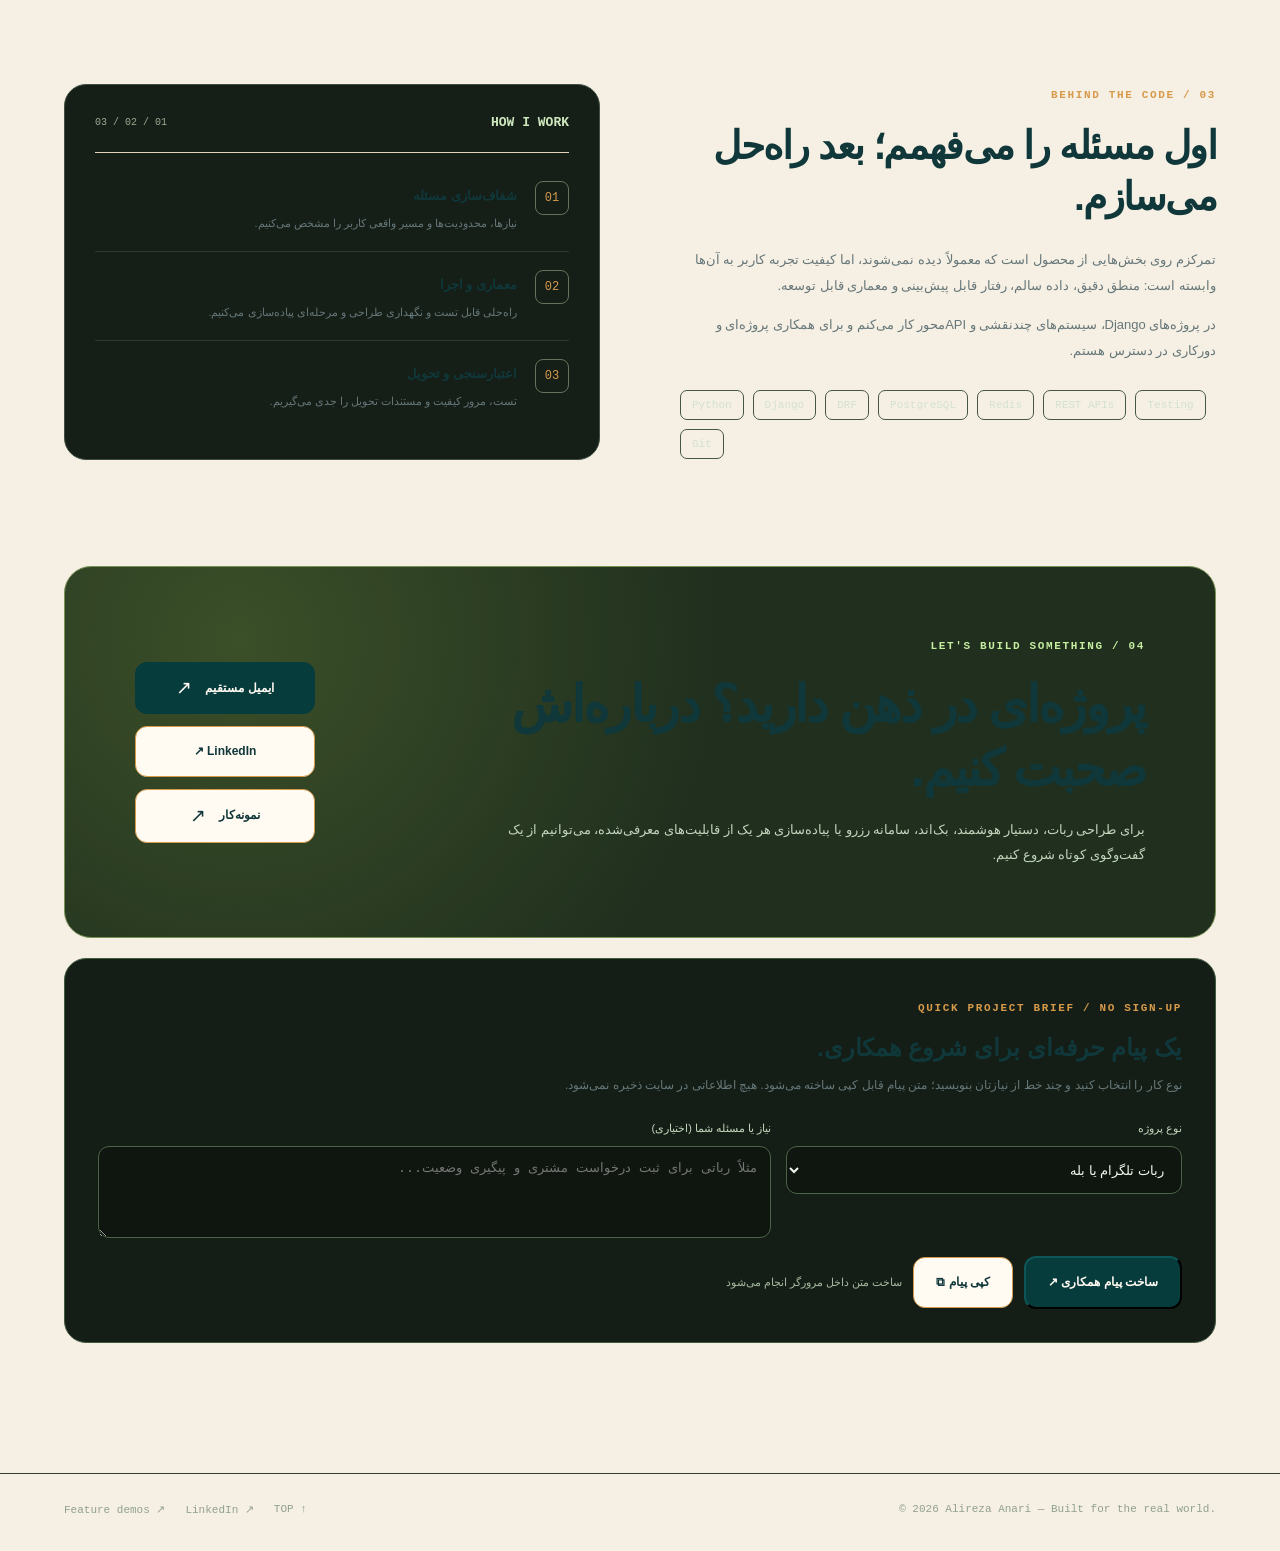
==== commit a3a342c3: "Apply teal cream gold palette to feature pages and update brand mark" ====
--- a/portfolio-site/index.html
+++ b/portfolio-site/index.html
@@ -3,8 +3,8 @@
 <head>
 <meta charset="utf-8">
 <meta name="viewport" content="width=device-width,initial-scale=1">
-<meta name="color-scheme" content="dark">
-<meta name="theme-color" content="#0c100e">
+<meta name="color-scheme" content="light">
+<meta name="theme-color" content="#073c3d">
 <meta name="description" content="علیرضا اناری | توسعه‌دهنده بک‌اند Django و Python؛ طراحی و پیاده‌سازی API، سامانه رزرو، PostgreSQL و محصولات مقیاس‌پذیر. نمونه‌کارها و همکاری پروژه‌ای.">
 <meta property="og:type" content="website">
 <meta property="og:title" content="Alireza Anari — Django & Backend Engineer">
@@ -94,6 +94,44 @@
 .studio-process [data-step].active{border-color:#d6fa76;color:#10200c;background:#d6fa76;font-weight:800}
 .studio-arr{color:#789d6e;font-size:14px}
 @media(max-width:600px){.studio-two{grid-template-columns:1fr;gap:7px}.studio-two .studio-label{margin-top:9px}.studio-two .studio-input{margin:0 0 5px}.studio-process{gap:5px}.studio-process [data-step]{padding:8px;font-size:10px}.studio-arr{font-size:11px}}
+
+/* Shared approved brand palette for feature and project detail pages */
+:root{--bg:#f6efe4;--surface:#fffaf2;--surface2:#f0e5d4;--line:#e4d4bd;--text:#10383b;--muted:#667779;--accent:#d79a4b;--violet:#0e5b5b;--orange:#b9823b;--radius:20px}
+body{background:var(--bg);color:var(--text);font-family:"Yekan Bakh FaNum",Tahoma,sans-serif}
+.grid-bg{opacity:.18;background-image:linear-gradient(#b78d4d0c 1px,transparent 1px),linear-gradient(90deg,#b78d4d0c 1px,transparent 1px)}
+.site-header{background:#063a3def;border-color:#d79a4b66;box-shadow:0 8px 26px #07353610}
+.brand{direction:rtl;min-width:0}.brand-mark{border:0;border-radius:0;color:#e2a451;font:900 36px/1 Georgia,serif;width:40px;height:44px}
+.brand-copy{direction:rtl;text-align:right;line-height:1.4}.brand-copy b{font:700 16px/1.4 "Yekan Bakh FaNum",Tahoma,sans-serif;color:#fff;letter-spacing:0}.brand-copy small{font:400 10px/1.5 "Yekan Bakh FaNum",Tahoma,sans-serif;color:#d4e1dc;letter-spacing:0;margin-top:2px}
+.nav a{color:#e1e9e4}.nav a:hover,.nav a:focus-visible{color:#f1bd72}
+.header-cta{background:#d79a4b;border-color:#e4ae65;color:#123739;border-radius:10px}
+.lang{border-color:#b98c54;color:#fff;background:#ffffff08}
+a:focus-visible,button:focus-visible{outline-color:#d79a4b}
+.feature-card{background:#fffaf2;border-color:#e5d5bf;box-shadow:0 7px 22px #76572b0b}
+.feature-card:hover{border-color:#d8ad70;box-shadow:0 12px 26px #62441b12}
+.feature-card .symbol{background:#f3e5d0;border-color:#e2c79e;color:#0d5555}
+.feature-card .small-type{color:#a47a43}
+.feature-card h3,.project-detail h1,.feature-detail h1{color:#10383b}
+.feature-card p{color:#667779}
+.feature-card .feature-bottom{border-color:#e6d7c2}
+.feature-card .used-in{color:#687a7a}.feature-card .try{color:#a66f2f}
+.availability{background:#f8eddb;border-color:#e5d0ad;color:#875c29}
+.pulse{background:#d79a4b;box-shadow:0 0 0 4px #d79a4b24}
+.section-heading h2{color:#10383b}
+.section-heading p,.demo-note{color:#667779}
+.text-link{color:#a87332}
+.project-detail,.feature-detail{color:#10383b}
+.breadcrumbs{color:#758685}
+.project-wide,.feature-detail .panel,.project-detail .panel,.feature-demo,.detail-panel{background:#fffaf2;border-color:#e5d5bf}
+.project-wide h2,.project-wide h3,.feature-detail h2,.feature-detail h3{color:#10383b}
+.project-wide p,.feature-detail p{color:#667779}
+.demo-note{background:#f3e7d6;border:1px solid #e5d2b4;border-radius:12px;padding:12px}
+button.primary,.btn-primary,.demo-button.primary{background:#073c3d!important;color:#fffaf2!important;border-color:#0d5556!important}
+button.secondary,.btn-secondary,.demo-button.secondary{background:#fffaf2!important;color:#10383b!important;border-color:#d79a4b!important}
+.feature-detail .demo-app,.project-detail .demo-app,.demo-app,.studio-shell{background:#073638;color:#f7f0e4}
+.feature-detail .code-card,.project-detail .code-card,.code-card,.code-panel{background:#082f31;color:#f4e8d7;border-color:#205657}
+.feature-detail input,.feature-detail select,.feature-detail textarea,.project-detail input,.project-detail select,.project-detail textarea{background:#fffdf9;color:#10383b;border-color:#ddcdb4}
+footer,.site-footer{border-color:#e4d4bd;color:#687a7a}
+@media(max-width:760px){.site-header{background:#063a3df5}.brand-copy b{font-size:14px}.brand-copy small{font-size:9px}}
 </style>
 <link rel="stylesheet" href="/assets/fonts/yekanbakh4-proplus-fanum.v2.css"></head>
 <body>
@@ -101,7 +139,7 @@
 <div class="grid-bg" aria-hidden="true"></div>
 <header class="site-header">
   <div class="wrap header-inner">
-    <a class="brand" href="#top" aria-label="Alireza Anari, home"><span class="brand-mark">A/</span><span class="brand-copy"><b>ALIREZA ANARI</b><small>BACKEND ENGINEER</small></span></a>
+    <a class="brand" href="#top" aria-label="Alireza Anari, home"><span class="brand-mark">A</span><span class="brand-copy"><b>علیرضا اناری</b><small>توسعه‌دهنده نرم‌افزار</small></span></a>
     <nav class="nav" id="nav" aria-label="Main navigation">
       <a href="/#projects" data-i="navWork">پروژه‌ها</a><a href="/#feature-catalog" data-i="navFeatures">قابلیت‌ها</a><a href="/#service-options" data-i="navServices">تخصص‌ها</a><a href="/#about" data-i="navAbout">درباره من</a><a href="/#contact" data-i="navContact">ارتباط</a>
     </nav>
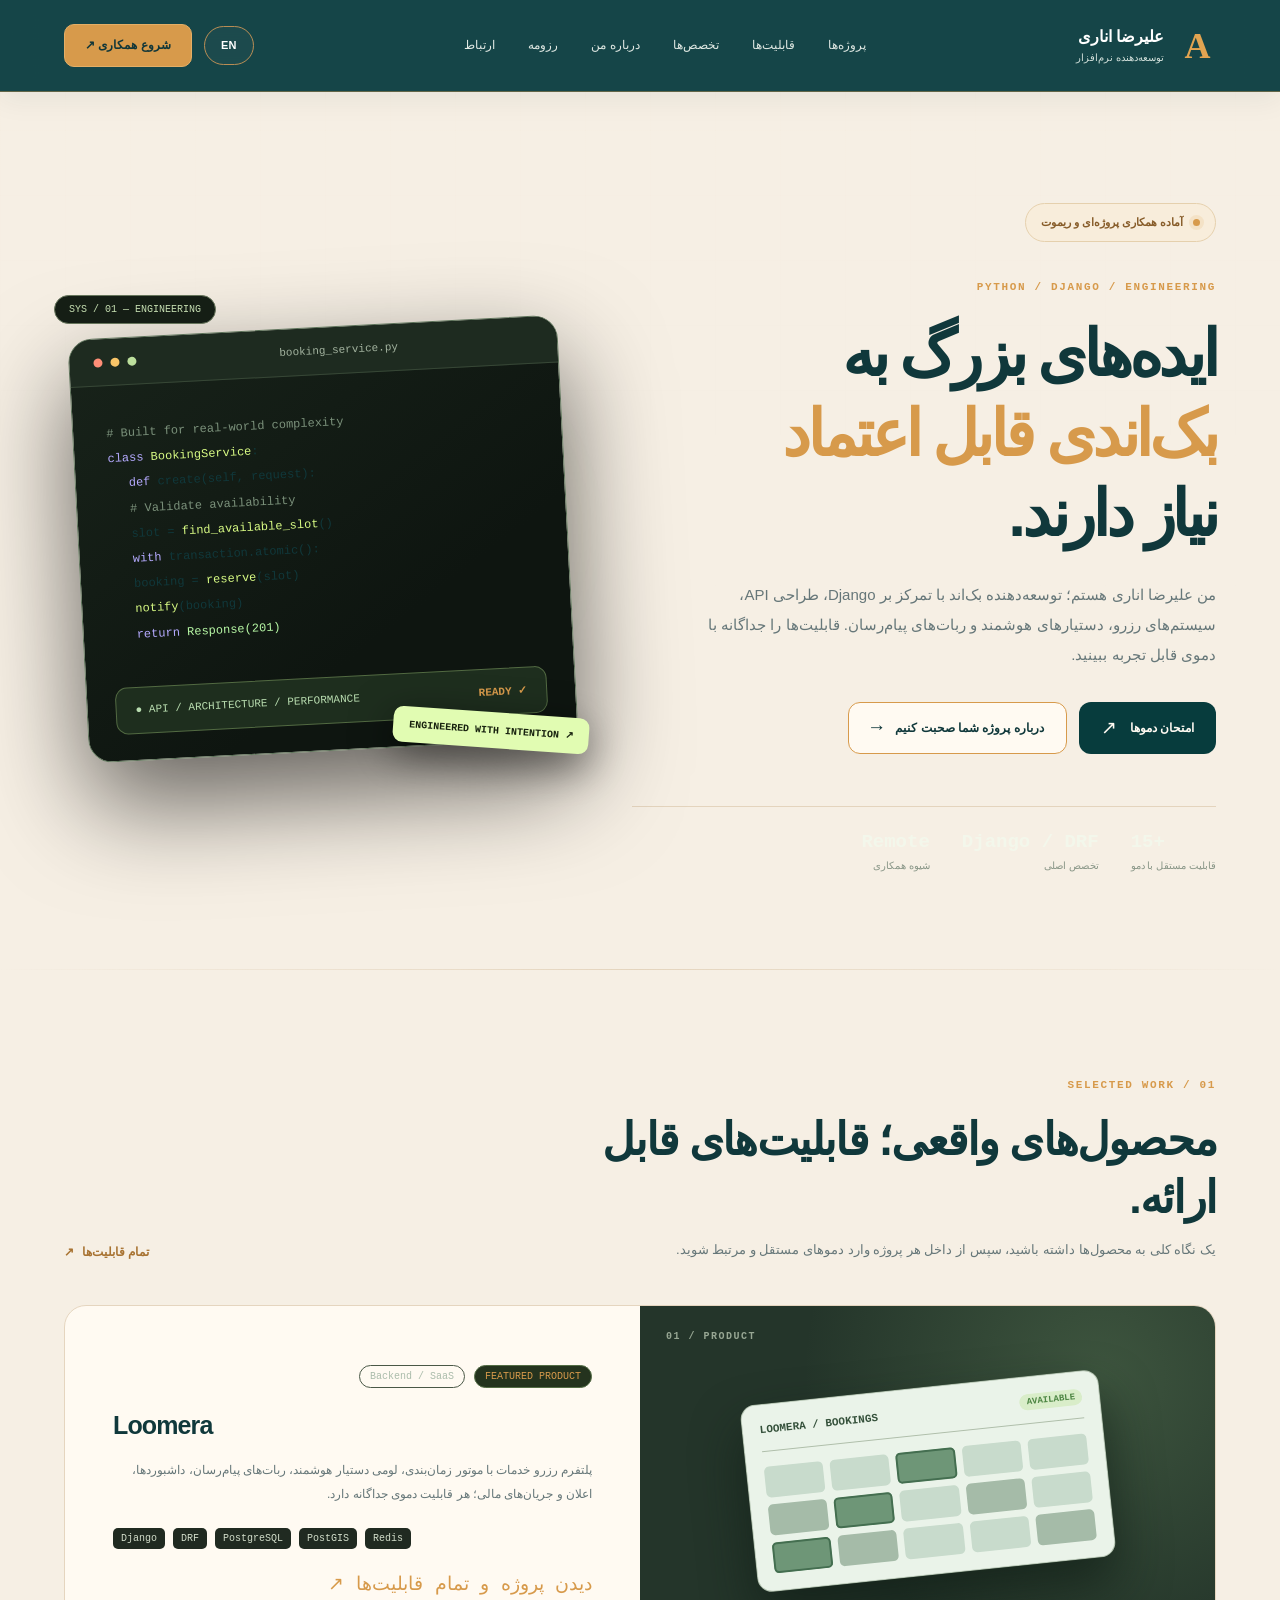
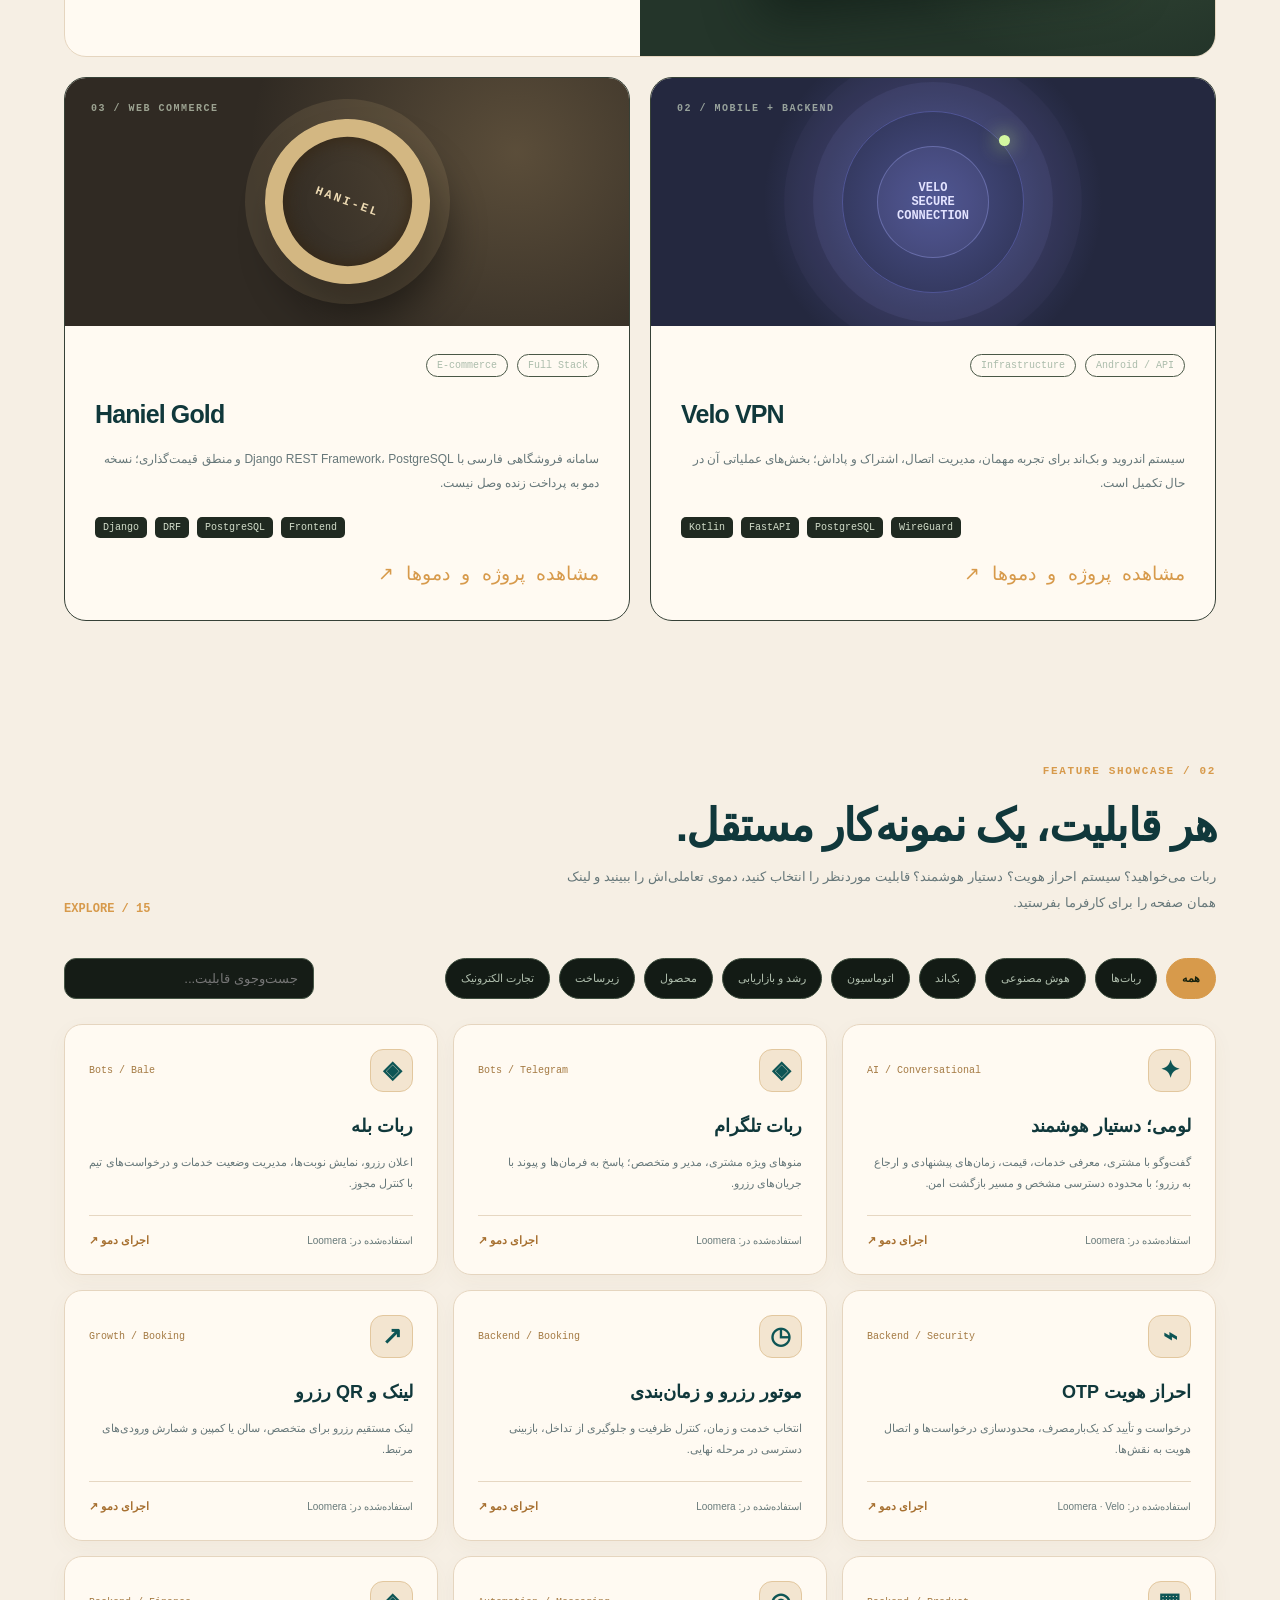
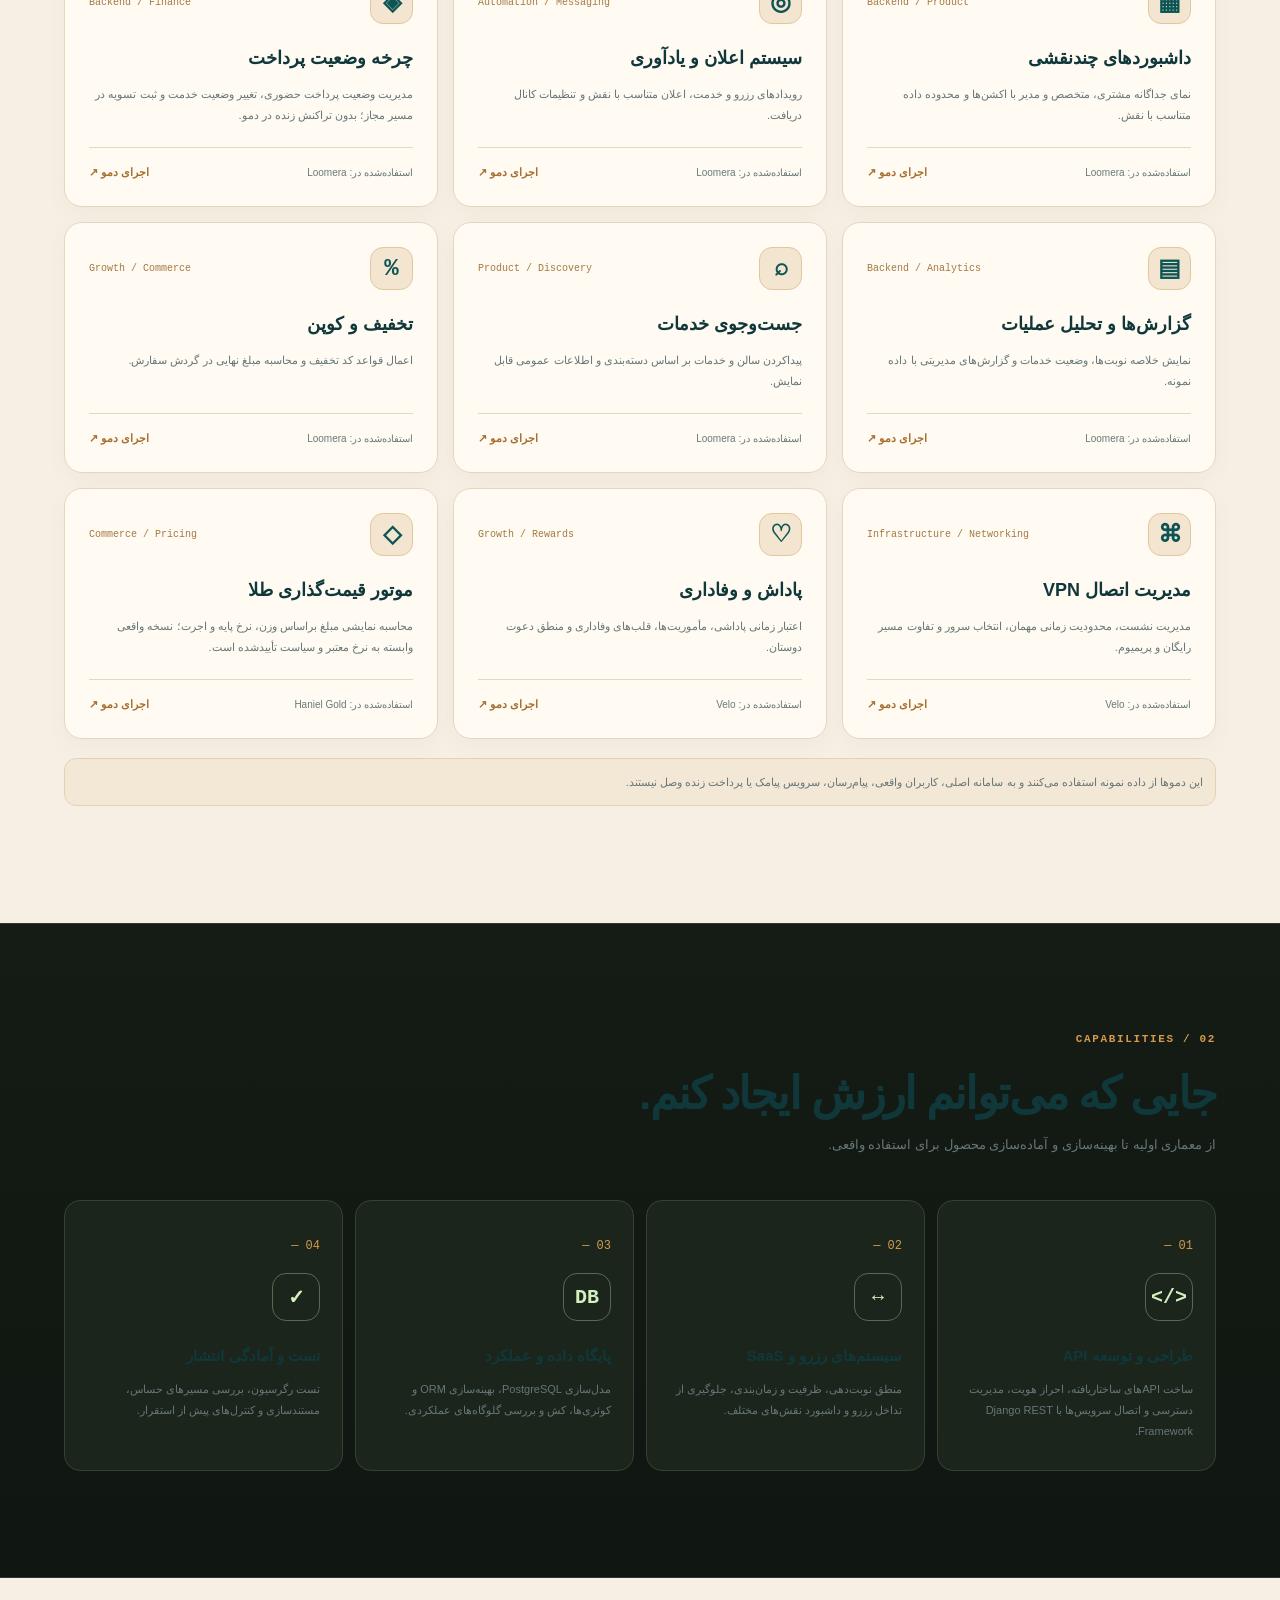
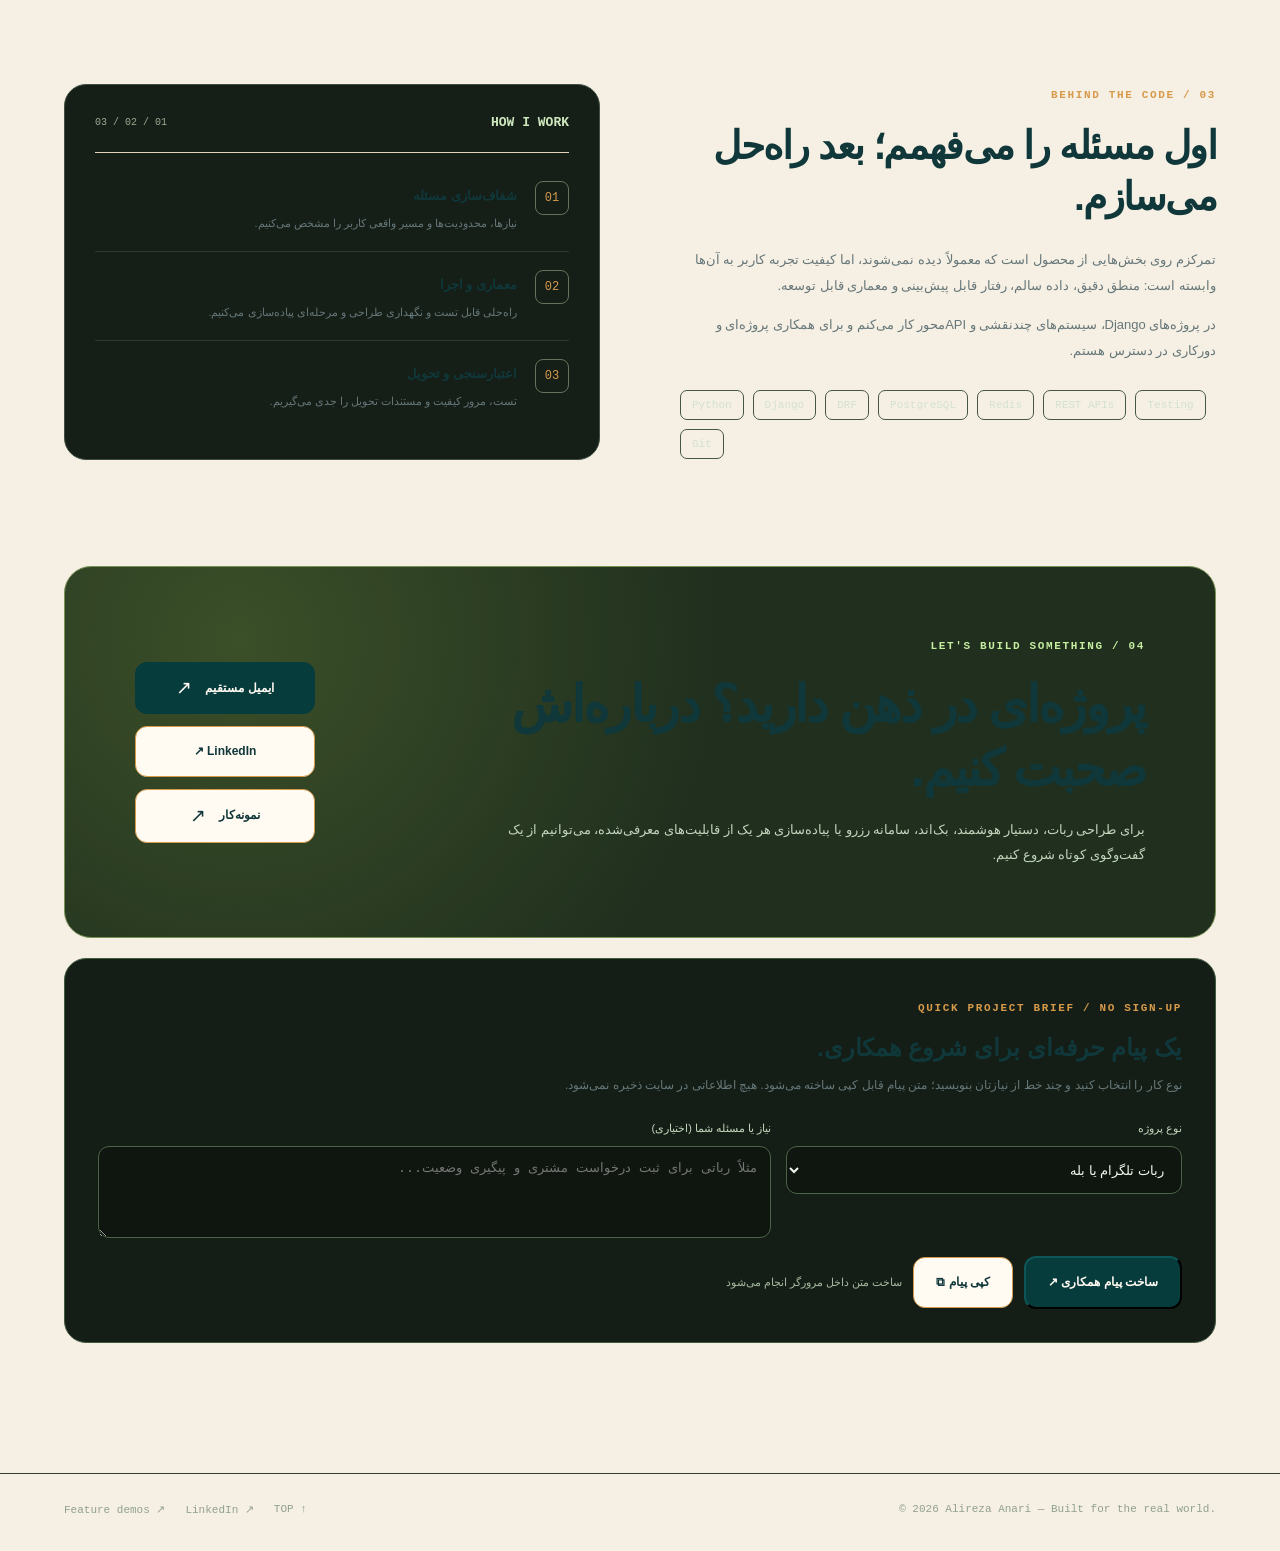
==== commit da643568: "Include resume navigation in standalone feature pages, bilingual" ====
--- a/portfolio-site/index.html
+++ b/portfolio-site/index.html
@@ -132,6 +132,24 @@
 .feature-detail input,.feature-detail select,.feature-detail textarea,.project-detail input,.project-detail select,.project-detail textarea{background:#fffdf9;color:#10383b;border-color:#ddcdb4}
 footer,.site-footer{border-color:#e4d4bd;color:#687a7a}
 @media(max-width:760px){.site-header{background:#063a3df5}.brand-copy b{font-size:14px}.brand-copy small{font-size:9px}}
+
+/* Compact mobile header: no overlap between brand, menu and language */
+@media(max-width:760px){
+ .site-header{height:72px;position:sticky;top:0;z-index:40}
+ .header-inner{display:grid;grid-template-columns:minmax(0,1fr) auto;align-items:center;gap:10px;height:72px}
+ .brand{min-width:0;gap:8px;white-space:nowrap}
+ .brand-mark{flex:0 0 36px;width:36px;height:36px;font-size:30px}
+ .brand-copy{min-width:0}
+ .brand-copy b{font-size:13px;white-space:nowrap}
+ .brand-copy small{font-size:9px;white-space:nowrap}
+ .nav-actions{gap:8px;min-width:0}
+ .nav-actions .menu-toggle{display:grid;place-items:center;order:-1;flex:0 0 40px;width:40px;height:40px}
+ .nav-actions .lang{order:1;min-width:44px;padding:8px 10px;border-radius:12px}
+ .header-cta{display:none}
+ .nav{position:absolute;top:72px;inset-inline:12px;background:#073a3cf7;border:1px solid #d79a4b66;border-radius:0 0 14px 14px;padding:8px;box-shadow:0 14px 24px #062a2a35}
+ .nav.open{display:flex}
+ .nav a{padding:11px 12px;border-bottom:1px solid #ffffff13}
+}
 </style>
 <link rel="stylesheet" href="/assets/fonts/yekanbakh4-proplus-fanum.v2.css"></head>
 <body>
@@ -141,7 +159,7 @@
   <div class="wrap header-inner">
     <a class="brand" href="#top" aria-label="Alireza Anari, home"><span class="brand-mark">A</span><span class="brand-copy"><b>علیرضا اناری</b><small>توسعه‌دهنده نرم‌افزار</small></span></a>
     <nav class="nav" id="nav" aria-label="Main navigation">
-      <a href="/#projects" data-i="navWork">پروژه‌ها</a><a href="/#feature-catalog" data-i="navFeatures">قابلیت‌ها</a><a href="/#service-options" data-i="navServices">تخصص‌ها</a><a href="/#about" data-i="navAbout">درباره من</a><a href="/#contact" data-i="navContact">ارتباط</a>
+      <a href="/#projects" data-i="navWork">پروژه‌ها</a><a href="/#feature-catalog" data-i="navFeatures">قابلیت‌ها</a><a href="/#service-options" data-i="navServices">تخصص‌ها</a><a href="/#about" data-i="navAbout">درباره من</a><a href="/resume" data-i="navResume">رزومه</a><a href="/#contact" data-i="navContact">ارتباط</a>
     </nav>
     <div class="nav-actions"><button class="lang" id="lang" type="button" aria-label="Switch language">EN</button><a class="header-cta" href="/#contact" data-i="headerCta">شروع همکاری ↗</a><button class="menu-toggle" id="menu" aria-label="Open menu" aria-expanded="false" aria-controls="nav" type="button">☰</button></div>
   </div>
@@ -212,8 +230,8 @@
 'use strict';
 var FEATURES=[{"slug":"loomi","fa":"لومی؛ دستیار هوشمند","en":"Loomi — Intelligent Assistant","project":"Loomera","category":"ai","faDesc":"گفت‌وگو با مشتری، معرفی خدمات، قیمت، زمان‌های پیشنهادی و ارجاع به رزرو؛ با محدوده دسترسی مشخص و مسیر بازگشت امن.","enDesc":"Scoped customer conversations, service lookup, prices, availability suggestions and safe booking handoff.","stack":"AI / Conversational","icon":"✦","valueFa":"پاسخ‌گویی به مشتری و هدایت او به خدمت مناسب","valueEn":"Customer guidance and service discovery"},{"slug":"telegram-bot","fa":"ربات تلگرام","en":"Telegram Operations Bot","project":"Loomera","category":"bots","faDesc":"منوهای ویژه مشتری، مدیر و متخصص؛ پاسخ به فرمان‌ها و پیوند با جریان‌های رزرو.","enDesc":"Role-based customer, manager and specialist menus linked to booking workflows.","stack":"Bots / Telegram","icon":"◈","valueFa":"پشتیبانی و عملیات روزمره در پیام‌رسان","valueEn":"Role-based messaging operations"},{"slug":"bale-bot","fa":"ربات بله","en":"Bale Operations Bot","project":"Loomera","category":"bots","faDesc":"اعلان رزرو، نمایش نوبت‌ها، مدیریت وضعیت خدمات و درخواست‌های تیم با کنترل مجوز.","enDesc":"Booking alerts, appointment views and role-controlled operations for staff and managers.","stack":"Bots / Bale","icon":"◈","valueFa":"اتوماسیون کارهای زمان‌حساس مدیر و متخصص","valueEn":"Time-sensitive business operation automation"},{"slug":"otp-auth","fa":"احراز هویت OTP","en":"OTP Authentication","project":"Loomera · Velo","category":"backend","faDesc":"درخواست و تأیید کد یک‌بارمصرف، محدودسازی درخواست‌ها و اتصال هویت به نقش‌ها.","enDesc":"One-time-code request and verification flows with rate-control and role integration.","stack":"Backend / Security","icon":"⌁","valueFa":"ورود کاربر بدون رمز عبور ثابت","valueEn":"Passwordless sign-in"},{"slug":"booking","fa":"موتور رزرو و زمان‌بندی","en":"Booking & Scheduling Engine","project":"Loomera","category":"backend","faDesc":"انتخاب خدمت و زمان، کنترل ظرفیت و جلوگیری از تداخل، بازبینی دسترسی در مرحله نهایی.","enDesc":"Service/time selection, conflict checks, and availability validation at checkout.","stack":"Backend / Booking","icon":"◷","valueFa":"رزرو نوبت بدون تداخل زمان","valueEn":"Conflict-aware appointment booking"},{"slug":"quick-links","fa":"لینک و QR رزرو","en":"Quick Booking Links","project":"Loomera","category":"growth","faDesc":"لینک مستقیم رزرو برای متخصص، سالن یا کمپین و شمارش ورودی‌های مرتبط.","enDesc":"Direct booking entry points for salons, specialists and campaigns with attribution.","stack":"Growth / Booking","icon":"↗","valueFa":"دریافت رزرو از شبکه‌های اجتماعی و کمپین‌ها","valueEn":"Campaign-friendly booking funnels"},{"slug":"role-dashboards","fa":"داشبوردهای چندنقشی","en":"Role-Based Dashboards","project":"Loomera","category":"backend","faDesc":"نمای جداگانه مشتری، متخصص و مدیر با اکشن‌ها و محدوده داده متناسب با نقش.","enDesc":"Role-aware workspaces for customers, specialists and business managers.","stack":"Backend / Product","icon":"▦","valueFa":"پنل‌های مدیریتی با سطح دسترسی مستقل","valueEn":"Role-specific business workspaces"},{"slug":"notifications","fa":"سیستم اعلان و یادآوری","en":"Notifications & Reminders","project":"Loomera","category":"automation","faDesc":"رویدادهای رزرو و خدمت، اعلان متناسب با نقش و تنظیمات کانال دریافت.","enDesc":"Event-driven booking alerts, status messages and user channel preferences.","stack":"Automation / Messaging","icon":"◎","valueFa":"اطلاع‌رسانی خودکار در زمان درست","valueEn":"Automated event-driven messages"},{"slug":"payment-states","fa":"چرخه وضعیت پرداخت","en":"Payment State Workflows","project":"Loomera","category":"backend","faDesc":"مدیریت وضعیت پرداخت حضوری، تغییر وضعیت خدمت و ثبت تسویه در مسیر مجاز؛ بدون تراکنش زنده در دمو.","enDesc":"Payment-state transitions and pay-at-salon settlement flows with role checks.","stack":"Backend / Finance","icon":"◈","valueFa":"کنترل مالی در فرایند رزرو","valueEn":"Booking payment state management"},{"slug":"analytics","fa":"گزارش‌ها و تحلیل عملیات","en":"Operations Analytics","project":"Loomera","category":"backend","faDesc":"نمایش خلاصه نوبت‌ها، وضعیت خدمات و گزارش‌های مدیریتی با داده نمونه.","enDesc":"Operational snapshots, booking summaries and manager-facing reports.","stack":"Backend / Analytics","icon":"▤","valueFa":"تصمیم‌گیری بر اساس داده","valueEn":"Operational decision support"},{"slug":"discovery","fa":"جست‌وجوی خدمات","en":"Service Discovery & Search","project":"Loomera","category":"product","faDesc":"پیداکردن سالن و خدمات بر اساس دسته‌بندی و اطلاعات عمومی قابل نمایش.","enDesc":"Find services and salons using searchable public listing information.","stack":"Product / Discovery","icon":"⌕","valueFa":"پیداکردن خدمت مناسب سریع‌تر","valueEn":"Service and salon discovery"},{"slug":"discounts","fa":"تخفیف و کوپن","en":"Discount & Coupon Logic","project":"Loomera","category":"growth","faDesc":"اعمال قواعد کد تخفیف و محاسبه مبلغ نهایی در گردش سفارش.","enDesc":"Coupon-validation concepts and order-total calculation.","stack":"Growth / Commerce","icon":"%","valueFa":"کمپین و بازگشت مشتری","valueEn":"Coupon-driven customer promotions"},{"slug":"vpn-control","fa":"مدیریت اتصال VPN","en":"VPN Session Control","project":"Velo","category":"infrastructure","faDesc":"مدیریت نشست، محدودیت زمانی مهمان، انتخاب سرور و تفاوت مسیر رایگان و پریمیوم.","enDesc":"Guest credits, session state, server choice and Free/Premium product behavior.","stack":"Infrastructure / Networking","icon":"⌘","valueFa":"مدیریت دسترسی و نشست‌های شبکه","valueEn":"VPN session orchestration"},{"slug":"loyalty","fa":"پاداش و وفاداری","en":"Rewards, Missions & Referrals","project":"Velo","category":"growth","faDesc":"اعتبار زمانی پاداشی، مأموریت‌ها، قلب‌های وفاداری و منطق دعوت دوستان.","enDesc":"Reward credits, missions, loyalty hearts and referral logic.","stack":"Growth / Rewards","icon":"♡","valueFa":"افزایش مشارکت با اقتصاد پاداش","valueEn":"Engagement and loyalty mechanisms"},{"slug":"gold-pricing","fa":"موتور قیمت‌گذاری طلا","en":"Gold Pricing Engine","project":"Haniel Gold","category":"commerce","faDesc":"محاسبه نمایشی مبلغ براساس وزن، نرخ پایه و اجرت؛ نسخه واقعی وابسته به نرخ معتبر و سیاست تأییدشده است.","enDesc":"Illustrative weight-based pricing with base rate and labor. Real sales require validated live rates and policies.","stack":"Commerce / Pricing","icon":"◇","valueFa":"قیمت‌گذاری قانون‌مند کالا","valueEn":"Rules-driven product pricing"}], PROJECTS=[{"slug":"loomera","fa":"Loomera — پلتفرم رزرو و عملیات","en":"Loomera — Booking & Operations","descFa":"اکوسیستم رزرو خدمات با تجربه مشتری، پنل سالن و متخصص، موتور نوبت‌دهی، دستیار هوشمند، ربات‌های پیام‌رسان، اعلان‌ها و گزارش‌ها.","descEn":"Service booking and operations platform with customer journeys, multi-role tools, an assistant, messaging bots and operational reporting.","areas":["loomi","telegram-bot","bale-bot","otp-auth","booking","quick-links","role-dashboards","notifications","payment-states","analytics","discovery","discounts"],"badge":"SERVICE PLATFORM"},{"slug":"velo","fa":"Velo — محصول Android و شبکه","en":"Velo — Android & Network Product","descFa":"اپلیکیشن اندروید به‌همراه FastAPI و زیرساخت مدیریت شبکه؛ جریان مهمان، نشست‌ها، اعتبار زمانی، اشتراک و سیستم پاداش.","descEn":"Android + FastAPI product with guest journeys, network-session orchestration, subscription states and engagement/reward systems.","areas":["vpn-control","loyalty","otp-auth"],"badge":"MOBILE + API"},{"slug":"haniel-gold","fa":"Haniel Gold — تجارت الکترونیک","en":"Haniel Gold — E-commerce","descFa":"فرانت‌اند فروشگاه فارسی و بک‌اند Django / PostgreSQL همراه با منطق قیمت‌گذاری و آماده‌سازی استیجینگ. فروش و پرداخت واقعی در دمو فعال نیست.","descEn":"Persian storefront and Django/PostgreSQL backend with pricing rules and staging preparations. No live sales or payments in this demo.","areas":["gold-pricing"],"badge":"COMMERCE SYSTEM"}];
 var translations={
-fa:{navWork:'پروژه‌ها',navFeatures:'قابلیت‌ها',navServices:'تخصص‌ها',navAbout:'درباره من',navContact:'ارتباط',headerCta:'شروع همکاری ↗',availability:'آماده همکاری پروژه‌ای و ریموت',heroLead:'ایده‌های بزرگ به',heroEm:'بک‌اندی قابل اعتماد',heroEnd:'نیاز دارند.',heroIntro:'من علیرضا اناری هستم؛ توسعه‌دهنده بک‌اند با تمرکز بر Django، طراحی API، سیستم‌های رزرو، دستیارهای هوشمند و ربات‌های پیام‌رسان. قابلیت‌ها را جداگانه با دموی قابل تجربه ببینید.',viewWork:'امتحان دموها',discuss:'درباره پروژه شما صحبت کنیم',pubRepo:'قابلیت مستقل با دمو',specialty:'تخصص اصلی',workStyle:'شیوه همکاری',workTitle:'محصول‌های واقعی؛ قابلیت‌های قابل ارائه.',workIntro:'یک نگاه کلی به محصول‌ها داشته باشید، سپس از داخل هر پروژه وارد دموهای مستقل و مرتبط شوید.',githubAll:'تمام قابلیت‌ها',loomeraDesc:'پلتفرم رزرو خدمات با موتور زمان‌بندی، لومی دستیار هوشمند، ربات‌های پیام‌رسان، داشبوردها، اعلان و جریان‌های مالی؛ هر قابلیت دموی جداگانه دارد.',viewCase:'دیدن پروژه و تمام قابلیت‌ها',veloDesc:'سیستم اندروید و بک‌اند برای تجربه مهمان، مدیریت اتصال، اشتراک و پاداش؛ بخش‌های عملیاتی آن در حال تکمیل است.',hanielDesc:'سامانه فروشگاهی فارسی با Django REST Framework، PostgreSQL و منطق قیمت‌گذاری؛ نسخه دمو به پرداخت زنده وصل نیست.',viewRepo:'مشاهده پروژه و دموها',viewRepo2:'مشاهده پروژه و دموها',viewRepo3:'مشاهده پروژه و دموها',servicesTitle:'جایی که می‌توانم ارزش ایجاد کنم.',servicesIntro:'از معماری اولیه تا بهینه‌سازی و آماده‌سازی محصول برای استفاده واقعی.',s1Title:'طراحی و توسعه API',s1Text:'ساخت APIهای ساختاریافته، احراز هویت، مدیریت دسترسی و اتصال سرویس‌ها با Django REST Framework.',s2Title:'سیستم‌های رزرو و SaaS',s2Text:'منطق نوبت‌دهی، ظرفیت و زمان‌بندی، جلوگیری از تداخل رزرو و داشبورد نقش‌های مختلف.',s3Title:'پایگاه داده و عملکرد',s3Text:'مدل‌سازی PostgreSQL، بهینه‌سازی ORM و کوئری‌ها، کش و بررسی گلوگاه‌های عملکردی.',s4Title:'تست و آمادگی انتشار',s4Text:'تست رگرسیون، بررسی مسیرهای حساس، مستندسازی و کنترل‌های پیش از استقرار.',aboutTitle:'اول مسئله را می‌فهمم؛ بعد راه‌حل می‌سازم.',about1:'تمرکزم روی بخش‌هایی از محصول است که معمولاً دیده نمی‌شوند، اما کیفیت تجربه کاربر به آن‌ها وابسته است: منطق دقیق، داده سالم، رفتار قابل پیش‌بینی و معماری قابل توسعه.',about2:'در پروژه‌های Django، سیستم‌های چندنقشی و APIمحور کار می‌کنم و برای همکاری پروژه‌ای و دورکاری در دسترس هستم.',step1:'شفاف‌سازی مسئله',step1d:'نیازها، محدودیت‌ها و مسیر واقعی کاربر را مشخص می‌کنیم.',step2:'معماری و اجرا',step2d:'راه‌حلی قابل تست و نگهداری طراحی و مرحله‌ای پیاده‌سازی می‌کنیم.',step3:'اعتبارسنجی و تحویل',step3d:'تست، مرور کیفیت و مستندات تحویل را جدی می‌گیریم.',contactTitle:'پروژه‌ای در ذهن دارید؟ درباره‌اش صحبت کنیم.',contactIntro:'برای طراحی ربات، دستیار هوشمند، بک‌اند، سامانه رزرو یا پیاده‌سازی هر یک از قابلیت‌های معرفی‌شده، می‌توانیم از یک گفت‌وگوی کوتاه شروع کنیم.',contactLinkedin:'پیام در LinkedIn',featureTitle:'هر قابلیت، یک نمونه‌کار مستقل.',featureIntro:'ربات می‌خواهید؟ سیستم احراز هویت؟ دستیار هوشمند؟ قابلیت موردنظر را انتخاب کنید، دموی تعاملی‌اش را ببینید و لینک همان صفحه را برای کارفرما بفرستید.',libraryNote:'این دموها از داده نمونه استفاده می‌کنند و به سامانه اصلی، کاربران واقعی، پیام‌رسان، سرویس پیامک یا پرداخت زنده وصل نیستند.'},
-en:{navWork:'Projects',navFeatures:'Features',navServices:'Expertise',navAbout:'About',navContact:'Contact',headerCta:'Start a project ↗',availability:'Available for remote contract work',heroLead:'Big ideas deserve',heroEm:'dependable backends',heroEnd:'built to grow.',heroIntro:'I am Alireza Anari, a backend engineer working with Django, APIs, booking systems, assistants, and messaging bots. Explore each capability through a standalone interactive demo.',viewWork:'Try the demos',discuss:"Let's discuss your project",pubRepo:'Standalone feature demos',specialty:'Core expertise',workStyle:'Work setup',workTitle:'Products with capabilities you can explore.',workIntro:'Start with a product overview, then open standalone feature demos relevant to your project.',githubAll:'Explore all capabilities',loomeraDesc:'A booking platform with scheduling logic, Loomi assistant, messaging bots, dashboards, notifications and finance flows. Explore each feature separately.',viewCase:'Explore project and demos',veloDesc:'Android and backend systems for guest journeys, connection management, subscriptions and rewards. Production readiness work continues.',hanielDesc:'Persian commerce frontend with Django REST Framework, PostgreSQL and pricing logic. Demo has no live checkout.',viewRepo:'Explore project and demos',viewRepo2:'Explore project and demos',viewRepo3:'Explore project and demos',servicesTitle:'Where I add value.',servicesIntro:'From the first architectural decision to performance work and production readiness.',s1Title:'API engineering',s1Text:'REST APIs, authentication, authorization and service integration with Django REST Framework.',s2Title:'Booking & SaaS systems',s2Text:'Scheduling, conflict prevention, multi-role operations and business workflows.',s3Title:'Data & performance',s3Text:'PostgreSQL design, query optimization, caching and performance analysis.',s4Title:'Quality & release readiness',s4Text:'Regression testing, checks, documentation and deployment-readiness controls.',aboutTitle:'Understand the problem. Then build the right system.',about1:'I focus on precise business logic, trustworthy data, predictable behavior, and sustainable architecture.',about2:'I work with Django, multi-role systems, and API-driven products. Open to contract and remote collaborations.',step1:'Discover the problem',step1d:'Clarify user flows and constraints.',step2:'Design & implement',step2d:'Build maintainable, testable solutions.',step3:'Validate & deliver',step3d:'Treat quality and handover as part of the job.',contactTitle:"Have a project in mind? Let's talk.",contactIntro:"Need a bot, assistant, backend, booking system, or one of these showcased features? We can start with a focused conversation.",contactLinkedin:'Message on LinkedIn',featureTitle:'Every feature has its own showcase.',featureIntro:'Looking for a bot, OTP login, or AI assistant? Explore standalone interactive demos and share a direct link to the relevant feature.',libraryNote:'These are illustrative interactive demos using sample data, not connected to production systems, real users, messaging providers, SMS, or payment gateways.'}
+fa:{navWork:'پروژه‌ها',navFeatures:'قابلیت‌ها',navServices:'تخصص‌ها',navAbout:'درباره من',navResume:'رزومه',navContact:'ارتباط',headerCta:'شروع همکاری ↗',availability:'آماده همکاری پروژه‌ای و ریموت',heroLead:'ایده‌های بزرگ به',heroEm:'بک‌اندی قابل اعتماد',heroEnd:'نیاز دارند.',heroIntro:'من علیرضا اناری هستم؛ توسعه‌دهنده بک‌اند با تمرکز بر Django، طراحی API، سیستم‌های رزرو، دستیارهای هوشمند و ربات‌های پیام‌رسان. قابلیت‌ها را جداگانه با دموی قابل تجربه ببینید.',viewWork:'امتحان دموها',discuss:'درباره پروژه شما صحبت کنیم',pubRepo:'قابلیت مستقل با دمو',specialty:'تخصص اصلی',workStyle:'شیوه همکاری',workTitle:'محصول‌های واقعی؛ قابلیت‌های قابل ارائه.',workIntro:'یک نگاه کلی به محصول‌ها داشته باشید، سپس از داخل هر پروژه وارد دموهای مستقل و مرتبط شوید.',githubAll:'تمام قابلیت‌ها',loomeraDesc:'پلتفرم رزرو خدمات با موتور زمان‌بندی، لومی دستیار هوشمند، ربات‌های پیام‌رسان، داشبوردها، اعلان و جریان‌های مالی؛ هر قابلیت دموی جداگانه دارد.',viewCase:'دیدن پروژه و تمام قابلیت‌ها',veloDesc:'سیستم اندروید و بک‌اند برای تجربه مهمان، مدیریت اتصال، اشتراک و پاداش؛ بخش‌های عملیاتی آن در حال تکمیل است.',hanielDesc:'سامانه فروشگاهی فارسی با Django REST Framework، PostgreSQL و منطق قیمت‌گذاری؛ نسخه دمو به پرداخت زنده وصل نیست.',viewRepo:'مشاهده پروژه و دموها',viewRepo2:'مشاهده پروژه و دموها',viewRepo3:'مشاهده پروژه و دموها',servicesTitle:'جایی که می‌توانم ارزش ایجاد کنم.',servicesIntro:'از معماری اولیه تا بهینه‌سازی و آماده‌سازی محصول برای استفاده واقعی.',s1Title:'طراحی و توسعه API',s1Text:'ساخت APIهای ساختاریافته، احراز هویت، مدیریت دسترسی و اتصال سرویس‌ها با Django REST Framework.',s2Title:'سیستم‌های رزرو و SaaS',s2Text:'منطق نوبت‌دهی، ظرفیت و زمان‌بندی، جلوگیری از تداخل رزرو و داشبورد نقش‌های مختلف.',s3Title:'پایگاه داده و عملکرد',s3Text:'مدل‌سازی PostgreSQL، بهینه‌سازی ORM و کوئری‌ها، کش و بررسی گلوگاه‌های عملکردی.',s4Title:'تست و آمادگی انتشار',s4Text:'تست رگرسیون، بررسی مسیرهای حساس، مستندسازی و کنترل‌های پیش از استقرار.',aboutTitle:'اول مسئله را می‌فهمم؛ بعد راه‌حل می‌سازم.',about1:'تمرکزم روی بخش‌هایی از محصول است که معمولاً دیده نمی‌شوند، اما کیفیت تجربه کاربر به آن‌ها وابسته است: منطق دقیق، داده سالم، رفتار قابل پیش‌بینی و معماری قابل توسعه.',about2:'در پروژه‌های Django، سیستم‌های چندنقشی و APIمحور کار می‌کنم و برای همکاری پروژه‌ای و دورکاری در دسترس هستم.',step1:'شفاف‌سازی مسئله',step1d:'نیازها، محدودیت‌ها و مسیر واقعی کاربر را مشخص می‌کنیم.',step2:'معماری و اجرا',step2d:'راه‌حلی قابل تست و نگهداری طراحی و مرحله‌ای پیاده‌سازی می‌کنیم.',step3:'اعتبارسنجی و تحویل',step3d:'تست، مرور کیفیت و مستندات تحویل را جدی می‌گیریم.',contactTitle:'پروژه‌ای در ذهن دارید؟ درباره‌اش صحبت کنیم.',contactIntro:'برای طراحی ربات، دستیار هوشمند، بک‌اند، سامانه رزرو یا پیاده‌سازی هر یک از قابلیت‌های معرفی‌شده، می‌توانیم از یک گفت‌وگوی کوتاه شروع کنیم.',contactLinkedin:'پیام در LinkedIn',featureTitle:'هر قابلیت، یک نمونه‌کار مستقل.',featureIntro:'ربات می‌خواهید؟ سیستم احراز هویت؟ دستیار هوشمند؟ قابلیت موردنظر را انتخاب کنید، دموی تعاملی‌اش را ببینید و لینک همان صفحه را برای کارفرما بفرستید.',libraryNote:'این دموها از داده نمونه استفاده می‌کنند و به سامانه اصلی، کاربران واقعی، پیام‌رسان، سرویس پیامک یا پرداخت زنده وصل نیستند.'},
+en:{navWork:'Projects',navFeatures:'Features',navServices:'Expertise',navAbout:'About',navResume:'Résumé',navContact:'Contact',headerCta:'Start a project ↗',availability:'Available for remote contract work',heroLead:'Big ideas deserve',heroEm:'dependable backends',heroEnd:'built to grow.',heroIntro:'I am Alireza Anari, a backend engineer working with Django, APIs, booking systems, assistants, and messaging bots. Explore each capability through a standalone interactive demo.',viewWork:'Try the demos',discuss:"Let's discuss your project",pubRepo:'Standalone feature demos',specialty:'Core expertise',workStyle:'Work setup',workTitle:'Products with capabilities you can explore.',workIntro:'Start with a product overview, then open standalone feature demos relevant to your project.',githubAll:'Explore all capabilities',loomeraDesc:'A booking platform with scheduling logic, Loomi assistant, messaging bots, dashboards, notifications and finance flows. Explore each feature separately.',viewCase:'Explore project and demos',veloDesc:'Android and backend systems for guest journeys, connection management, subscriptions and rewards. Production readiness work continues.',hanielDesc:'Persian commerce frontend with Django REST Framework, PostgreSQL and pricing logic. Demo has no live checkout.',viewRepo:'Explore project and demos',viewRepo2:'Explore project and demos',viewRepo3:'Explore project and demos',servicesTitle:'Where I add value.',servicesIntro:'From the first architectural decision to performance work and production readiness.',s1Title:'API engineering',s1Text:'REST APIs, authentication, authorization and service integration with Django REST Framework.',s2Title:'Booking & SaaS systems',s2Text:'Scheduling, conflict prevention, multi-role operations and business workflows.',s3Title:'Data & performance',s3Text:'PostgreSQL design, query optimization, caching and performance analysis.',s4Title:'Quality & release readiness',s4Text:'Regression testing, checks, documentation and deployment-readiness controls.',aboutTitle:'Understand the problem. Then build the right system.',about1:'I focus on precise business logic, trustworthy data, predictable behavior, and sustainable architecture.',about2:'I work with Django, multi-role systems, and API-driven products. Open to contract and remote collaborations.',step1:'Discover the problem',step1d:'Clarify user flows and constraints.',step2:'Design & implement',step2d:'Build maintainable, testable solutions.',step3:'Validate & deliver',step3d:'Treat quality and handover as part of the job.',contactTitle:"Have a project in mind? Let's talk.",contactIntro:"Need a bot, assistant, backend, booking system, or one of these showcased features? We can start with a focused conversation.",contactLinkedin:'Message on LinkedIn',featureTitle:'Every feature has its own showcase.',featureIntro:'Looking for a bot, OTP login, or AI assistant? Explore standalone interactive demos and share a direct link to the relevant feature.',libraryNote:'These are illustrative interactive demos using sample data, not connected to production systems, real users, messaging providers, SMS, or payment gateways.'}
 };
 var lang='fa',cat='all',search='',path=decodeURI(location.pathname),isDetail=/^\/(features|projects)\/[a-z0-9-]+\/?$/.test(path);
 try{if(localStorage.getItem('portfolio-lang')==='en')lang='en'}catch(e){}
